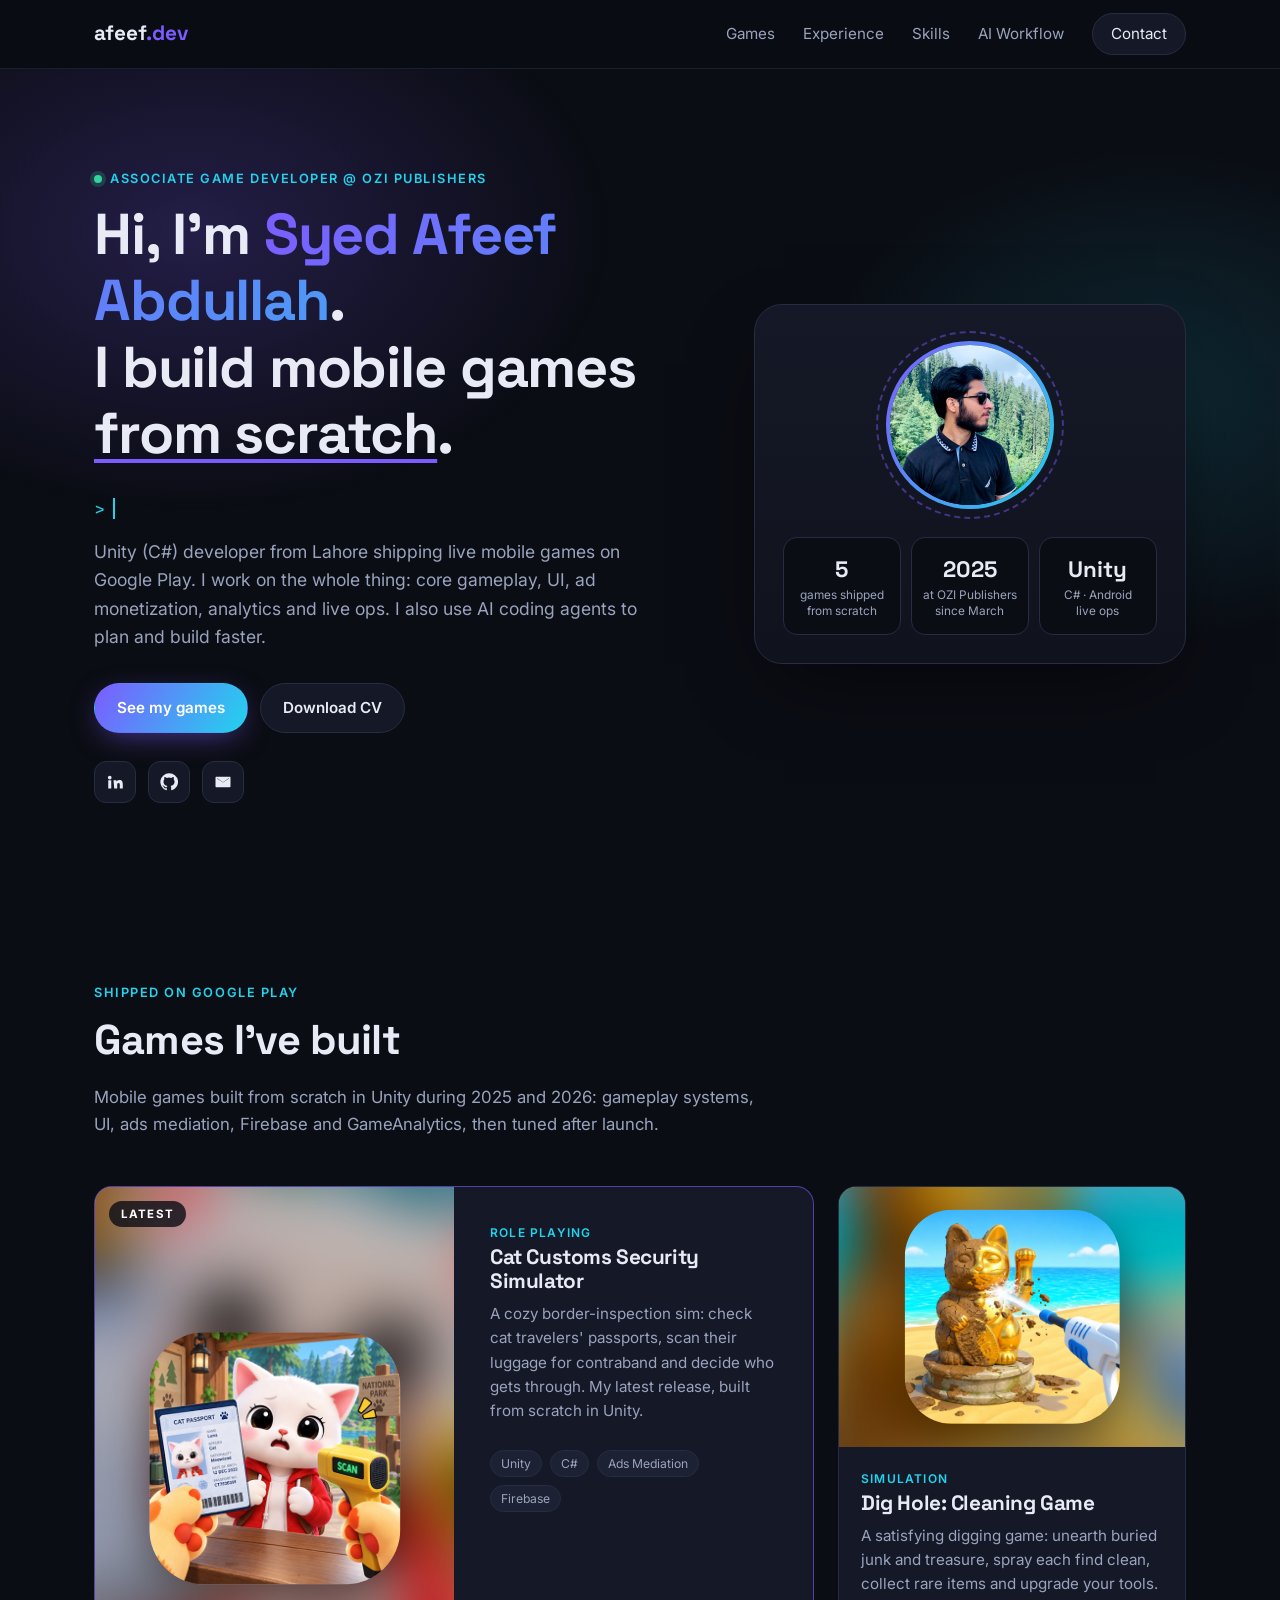
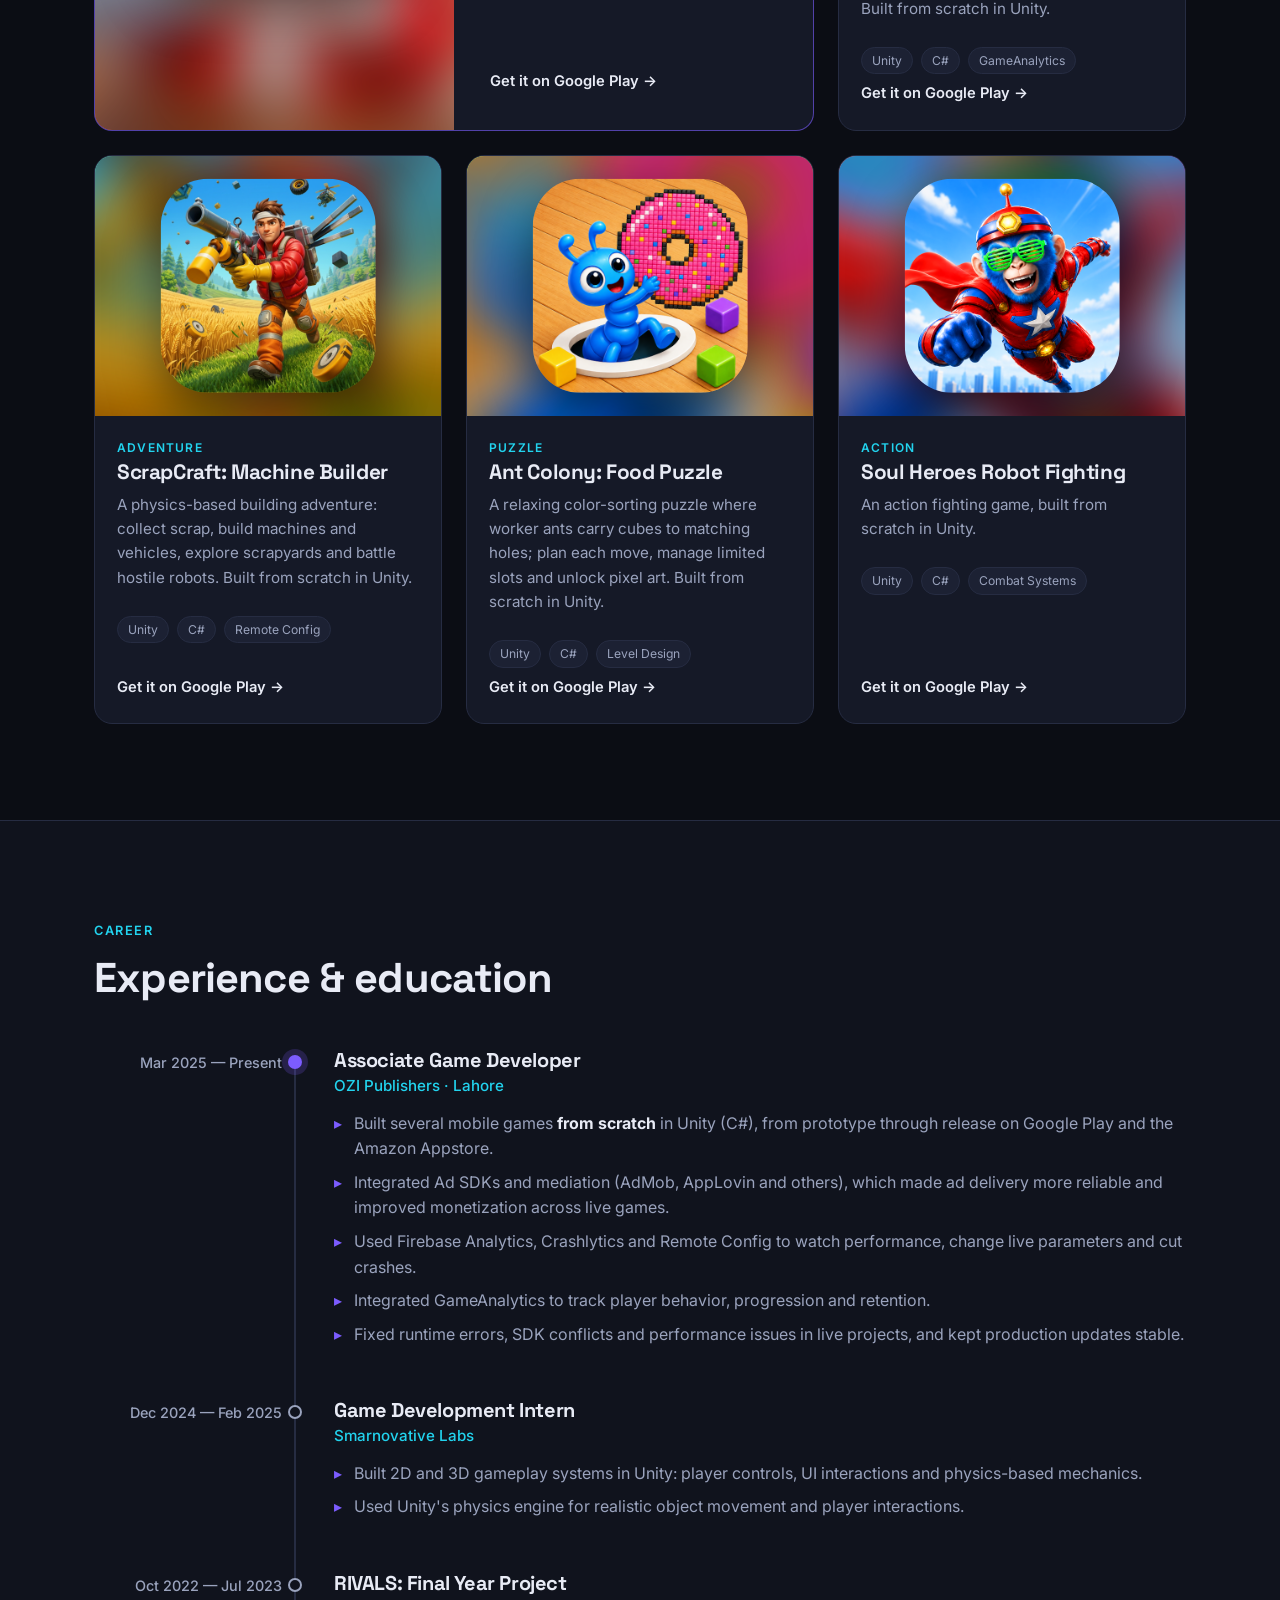
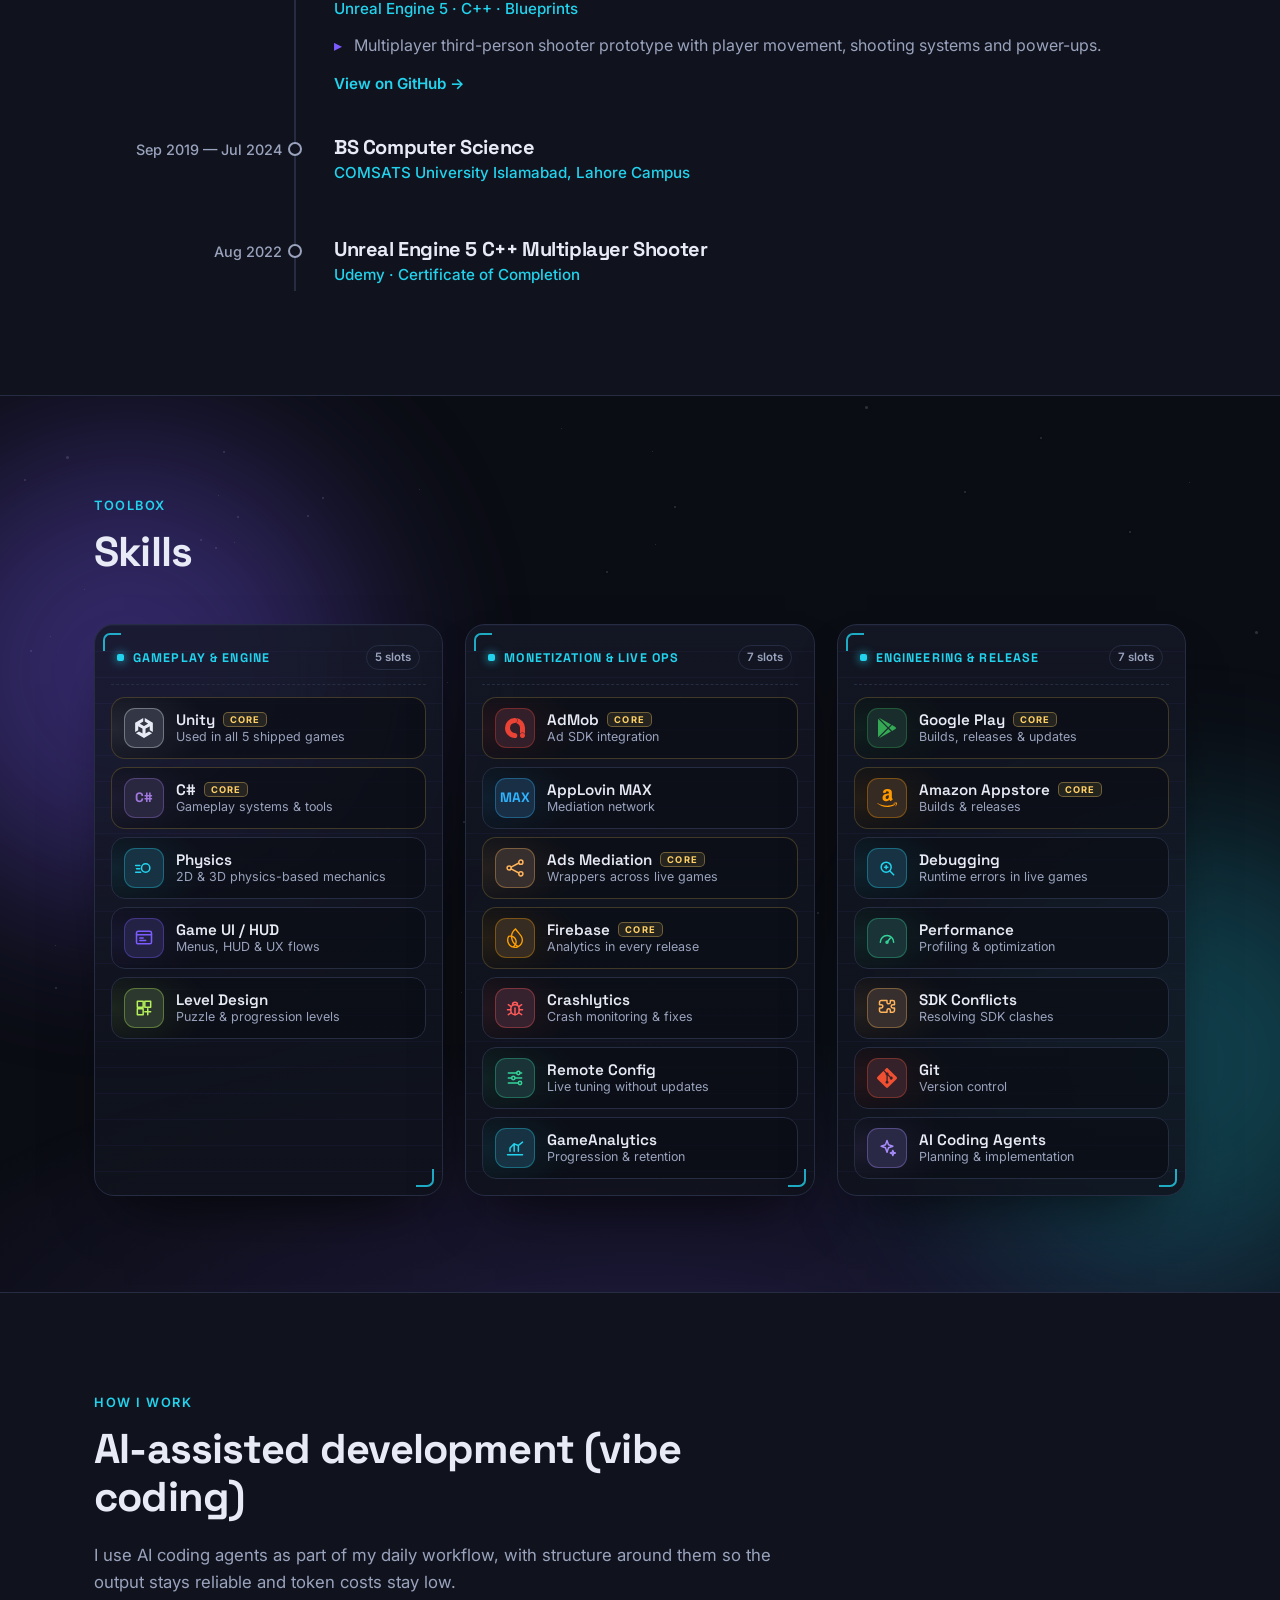
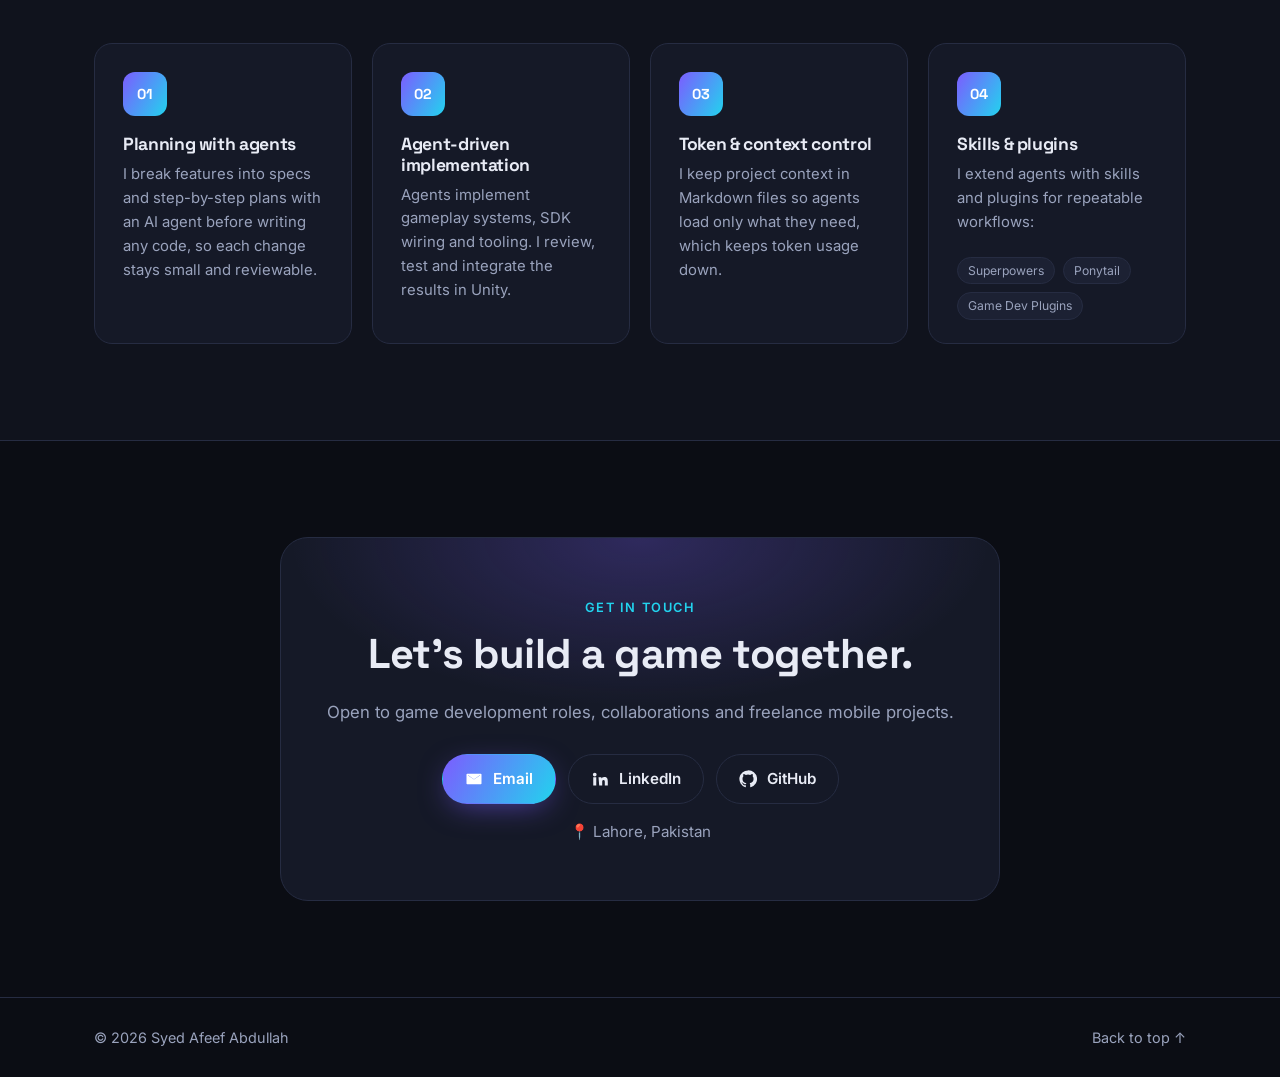
==== index.html @ 7f62475f "Remove GoatCounter analytics - Drop the GoatCounter count.js script from index.html - Stop sending c" ====
<!DOCTYPE html>
<html lang="en">
  <head>
    <meta charset="UTF-8" />
    <meta name="viewport" content="width=device-width, initial-scale=1.0" />
    <title>Syed Afeef Abdullah — Game Developer</title>
    <meta
      name="description"
      content="Syed Afeef Abdullah — Unity game developer from Lahore building mobile games from scratch, with ad monetization, live ops and AI-assisted development."
    />
    <meta property="og:title" content="Syed Afeef Abdullah — Game Developer" />
    <meta
      property="og:description"
      content="Unity (C#) mobile games built from scratch — gameplay, monetization, analytics and live ops."
    />
    <meta name="theme-color" content="#0b0d14" />
    <link rel="icon" href="assets/favicon.svg" type="image/svg+xml" />
    <link rel="preconnect" href="https://fonts.googleapis.com" />
    <link rel="preconnect" href="https://fonts.gstatic.com" crossorigin />
    <link
      href="https://fonts.googleapis.com/css2?family=Inter:wght@400;500;600&family=Space+Grotesk:wght@500;600;700&display=swap"
      rel="stylesheet"
    />
    <link rel="stylesheet" href="style.css?v=2.0" />
    <!-- Google Analytics 4 (city, device model, engagement) -->
    <script async src="https://www.googletagmanager.com/gtag/js?id=G-BFHJJLZPHJ"></script>
    <script>
      window.dataLayer = window.dataLayer || [];
      function gtag() { dataLayer.push(arguments); }
      gtag("js", new Date());
      gtag("config", "G-BFHJJLZPHJ");
    </script>
  </head>
  <body>
    <div class="progress" aria-hidden="true"></div>
    <div class="cursor-glow" aria-hidden="true"></div>
    <header class="nav" id="top">
      <div class="container nav__inner">
        <a href="#top" class="nav__logo">afeef<span>.dev</span></a>
        <button class="nav__toggle" aria-label="Open menu" aria-expanded="false" onclick="toggleMenu()">
          <span></span><span></span><span></span>
        </button>
        <nav class="nav__links" id="nav-links">
          <a href="#games" onclick="closeMenu()">Games</a>
          <a href="#experience" onclick="closeMenu()">Experience</a>
          <a href="#skills" onclick="closeMenu()">Skills</a>
          <a href="#ai" onclick="closeMenu()">AI Workflow</a>
          <a href="#contact" class="nav__cta" onclick="closeMenu()">Contact</a>
        </nav>
      </div>
    </header>

    <main>
      <!-- HERO -->
      <section class="hero">
        <canvas class="hero__canvas" id="hero-canvas" aria-hidden="true"></canvas>
        <div class="container hero__inner">
          <div class="hero__text">
            <p class="eyebrow"><span class="dot"></span> Associate Game Developer @ OZI Publishers</p>
            <h1>
              Hi, I'm <span class="grad">Syed Afeef Abdullah</span>.<br />
              I build mobile games <em>from scratch</em>.
            </h1>
            <p class="typer" aria-label="Unity game developer"><span class="typer__prompt">&gt;</span> <span id="typer">Unity Game Developer</span><span class="typer__caret"></span></p>
            <p class="hero__lead">
              Unity (C#) developer from Lahore shipping live mobile games on Google Play. I work on
              the whole thing: core gameplay, UI, ad monetization, analytics and live ops. I also use
              AI coding agents to plan and build faster.
            </p>
            <div class="hero__actions">
              <a href="#games" class="btn btn--primary">See my games</a>
              <a href="assets/Syed_Afeef_Abdullah_CV.pdf" class="btn btn--ghost" target="_blank" rel="noopener">Download CV</a>
            </div>
            <div class="socials">
              <a href="https://www.linkedin.com/in/syed-afeef-abdullah-29b423240" target="_blank" rel="noopener" aria-label="LinkedIn">
                <svg viewBox="0 0 24 24"><path d="M4.98 3.5a2.5 2.5 0 1 1 0 5 2.5 2.5 0 0 1 0-5zM3 9.75h4v11H3zm7 0h3.8v1.5h.05c.53-1 1.83-2.05 3.77-2.05 4.03 0 4.78 2.65 4.78 6.1v5.45h-4v-4.83c0-1.15-.02-2.63-1.6-2.63-1.6 0-1.85 1.25-1.85 2.55v4.91h-4z"/></svg>
              </a>
              <a href="https://github.com/AfeefAbdullah" target="_blank" rel="noopener" aria-label="GitHub">
                <svg viewBox="0 0 24 24"><path d="M12 .5a11.5 11.5 0 0 0-3.64 22.41c.58.1.79-.25.79-.56v-2c-3.2.7-3.88-1.37-3.88-1.37-.52-1.33-1.28-1.69-1.28-1.69-1.05-.72.08-.7.08-.7 1.16.08 1.77 1.19 1.77 1.19 1.03 1.77 2.7 1.26 3.36.96.1-.75.4-1.26.73-1.55-2.56-.29-5.25-1.28-5.25-5.69 0-1.26.45-2.29 1.19-3.1-.12-.29-.52-1.46.11-3.05 0 0 .97-.31 3.17 1.18a11 11 0 0 1 5.77 0c2.2-1.49 3.17-1.18 3.17-1.18.63 1.59.23 2.76.11 3.05.74.81 1.19 1.84 1.19 3.1 0 4.42-2.7 5.4-5.26 5.68.41.36.78 1.06.78 2.14v3.17c0 .31.21.67.8.56A11.5 11.5 0 0 0 12 .5z"/></svg>
              </a>
              <a href="mailto:afeef.abdullah17@gmail.com" aria-label="Email">
                <svg viewBox="0 0 24 24"><path d="M3 5h18a1 1 0 0 1 1 1v12a1 1 0 0 1-1 1H3a1 1 0 0 1-1-1V6a1 1 0 0 1 1-1zm9 7.2L4.4 7H4v.3l8 5.5 8-5.5V7h-.4z"/></svg>
              </a>
            </div>
          </div>

          <div class="hero__card tilt">
            <div class="avatar">
              <img src="assets/profile.jpg" alt="Syed Afeef Abdullah" onerror="this.remove()" />
              <span>SA</span>
            </div>
            <ul class="stats">
              <li><strong data-count="5">5</strong><span>games shipped<br />from scratch</span></li>
              <li><strong>2025</strong><span>at OZI Publishers<br />since March</span></li>
              <li><strong>Unity</strong><span>C# · Android<br />live ops</span></li>
            </ul>
          </div>
        </div>
      </section>

      <!-- GAMES -->
      <section id="games" class="section">
        <div class="container">
          <div class="section__head">
            <p class="eyebrow">Shipped on Google Play</p>
            <h2>Games I've built</h2>
            <p class="section__sub">
              Mobile games built from scratch in Unity during 2025 and 2026: gameplay systems, UI,
              ads mediation, Firebase and GameAnalytics, then tuned after launch.
            </p>
          </div>
          <div class="games" id="games-grid"><!-- rendered by script.js --></div>
        </div>
      </section>

      <!-- EXPERIENCE -->
      <section id="experience" class="section section--alt">
        <div class="container">
          <div class="section__head">
            <p class="eyebrow">Career</p>
            <h2>Experience &amp; education</h2>
          </div>

          <ol class="timeline">
            <li class="timeline__item timeline__item--current">
              <div class="timeline__meta">Mar 2025 — Present</div>
              <div class="timeline__body">
                <h3>Associate Game Developer</h3>
                <p class="timeline__org">OZI Publishers · Lahore</p>
                <ul>
                  <li>Built several mobile games <strong>from scratch</strong> in Unity (C#), from prototype through release on Google Play and the Amazon Appstore.</li>
                  <li>Integrated Ad SDKs and mediation (AdMob, AppLovin and others), which made ad delivery more reliable and improved monetization across live games.</li>
                  <li>Used Firebase Analytics, Crashlytics and Remote Config to watch performance, change live parameters and cut crashes.</li>
                  <li>Integrated GameAnalytics to track player behavior, progression and retention.</li>
                  <li>Fixed runtime errors, SDK conflicts and performance issues in live projects, and kept production updates stable.</li>
                </ul>
              </div>
            </li>
            <li class="timeline__item">
              <div class="timeline__meta">Dec 2024 — Feb 2025</div>
              <div class="timeline__body">
                <h3>Game Development Intern</h3>
                <p class="timeline__org">Smarnovative Labs</p>
                <ul>
                  <li>Built 2D and 3D gameplay systems in Unity: player controls, UI interactions and physics-based mechanics.</li>
                  <li>Used Unity's physics engine for realistic object movement and player interactions.</li>
                </ul>
              </div>
            </li>
            <li class="timeline__item">
              <div class="timeline__meta">Oct 2022 — Jul 2023</div>
              <div class="timeline__body">
                <h3>RIVALS: Final Year Project</h3>
                <p class="timeline__org">Unreal Engine 5 · C++ · Blueprints</p>
                <ul>
                  <li>Multiplayer third-person shooter prototype with player movement, shooting systems and power-ups.</li>
                </ul>
                <a class="link" href="https://github.com/AfeefAbdullah/Projects/tree/main/Rivals" target="_blank" rel="noopener">View on GitHub →</a>
              </div>
            </li>
            <li class="timeline__item">
              <div class="timeline__meta">Sep 2019 — Jul 2024</div>
              <div class="timeline__body">
                <h3>BS Computer Science</h3>
                <p class="timeline__org">COMSATS University Islamabad, Lahore Campus</p>
              </div>
            </li>
            <li class="timeline__item">
              <div class="timeline__meta">Aug 2022</div>
              <div class="timeline__body">
                <h3>Unreal Engine 5 C++ Multiplayer Shooter</h3>
                <p class="timeline__org">Udemy · Certificate of Completion</p>
              </div>
            </li>
          </ol>
        </div>
      </section>

      <!-- SKILLS -->
      <section id="skills" class="section section--fx">
        <div class="skills-bg" aria-hidden="true">
          <div class="skills-bg__stars" id="skills-stars"></div>
          <span class="skills-bg__orb skills-bg__orb--1"></span>
          <span class="skills-bg__orb skills-bg__orb--2"></span>
          <div class="skills-bg__float" id="skills-float"></div>
        </div>
        <div class="container">
          <div class="section__head">
            <p class="eyebrow">Toolbox</p>
            <h2>Skills</h2>
          </div>
          <div class="loadouts" id="loadouts"><!-- rendered by script.js --></div>
        </div>
      </section>

      <!-- AI WORKFLOW -->
      <section id="ai" class="section section--alt">
        <div class="container">
          <div class="section__head">
            <p class="eyebrow">How I work</p>
            <h2>AI-assisted development (vibe coding)</h2>
            <p class="section__sub">
              I use AI coding agents as part of my daily workflow, with structure around them so the
              output stays reliable and token costs stay low.
            </p>
          </div>
          <div class="ai-grid">
            <article class="ai-card">
              <div class="ai-card__icon">01</div>
              <h3>Planning with agents</h3>
              <p>I break features into specs and step-by-step plans with an AI agent before writing any code, so each change stays small and reviewable.</p>
            </article>
            <article class="ai-card">
              <div class="ai-card__icon">02</div>
              <h3>Agent-driven implementation</h3>
              <p>Agents implement gameplay systems, SDK wiring and tooling. I review, test and integrate the results in Unity.</p>
            </article>
            <article class="ai-card">
              <div class="ai-card__icon">03</div>
              <h3>Token &amp; context control</h3>
              <p>I keep project context in Markdown files so agents load only what they need, which keeps token usage down.</p>
            </article>
            <article class="ai-card">
              <div class="ai-card__icon">04</div>
              <h3>Skills &amp; plugins</h3>
              <p>I extend agents with skills and plugins for repeatable workflows:</p>
              <ul class="chips chips--sm">
                <li>Superpowers</li><li>Ponytail</li><li>Game Dev Plugins</li>
              </ul>
            </article>
          </div>
        </div>
      </section>

      <!-- CONTACT -->
      <section id="contact" class="section">
        <div class="container">
          <div class="contact">
            <p class="eyebrow">Get in touch</p>
            <h2>Let's build a game together.</h2>
            <p class="section__sub">Open to game development roles, collaborations and freelance mobile projects.</p>
            <div class="contact__links">
              <a class="btn btn--primary" href="mailto:afeef.abdullah17@gmail.com" title="afeef.abdullah17@gmail.com"><svg viewBox="0 0 24 24" aria-hidden="true"><path d="M3 5h18a1 1 0 0 1 1 1v12a1 1 0 0 1-1 1H3a1 1 0 0 1-1-1V6a1 1 0 0 1 1-1zm9 7.2L4.4 7H4v.3l8 5.5 8-5.5V7h-.4z"/></svg>Email</a>
              <a class="btn btn--ghost" href="https://www.linkedin.com/in/syed-afeef-abdullah-29b423240" target="_blank" rel="noopener"><svg viewBox="0 0 24 24" aria-hidden="true"><path d="M4.98 3.5a2.5 2.5 0 1 1 0 5 2.5 2.5 0 0 1 0-5zM3 9.75h4v11H3zm7 0h3.8v1.5h.05c.53-1 1.83-2.05 3.77-2.05 4.03 0 4.78 2.65 4.78 6.1v5.45h-4v-4.83c0-1.15-.02-2.63-1.6-2.63-1.6 0-1.85 1.25-1.85 2.55v4.91h-4z"/></svg>LinkedIn</a>
              <a class="btn btn--ghost" href="https://github.com/AfeefAbdullah" target="_blank" rel="noopener"><svg viewBox="0 0 24 24" aria-hidden="true"><path d="M12 .5a11.5 11.5 0 0 0-3.64 22.41c.58.1.79-.25.79-.56v-2c-3.2.7-3.88-1.37-3.88-1.37-.52-1.33-1.28-1.69-1.28-1.69-1.05-.72.08-.7.08-.7 1.16.08 1.77 1.19 1.77 1.19 1.03 1.77 2.7 1.26 3.36.96.1-.75.4-1.26.73-1.55-2.56-.29-5.25-1.28-5.25-5.69 0-1.26.45-2.29 1.19-3.1-.12-.29-.52-1.46.11-3.05 0 0 .97-.31 3.17 1.18a11 11 0 0 1 5.77 0c2.2-1.49 3.17-1.18 3.17-1.18.63 1.59.23 2.76.11 3.05.74.81 1.19 1.84 1.19 3.1 0 4.42-2.7 5.4-5.26 5.68.41.36.78 1.06.78 2.14v3.17c0 .31.21.67.8.56A11.5 11.5 0 0 0 12 .5z"/></svg>GitHub</a>
            </div>
            <p class="contact__loc">📍 Lahore, Pakistan</p>
          </div>
        </div>
      </section>
    </main>

    <footer class="footer">
      <div class="container footer__inner">
        <p>© <span id="year"></span> Syed Afeef Abdullah</p>
        <a href="#top">Back to top ↑</a>
      </div>
    </footer>

    <a href="#top" class="to-top" aria-label="Back to top">↑</a>
    <div class="toast" id="toast" role="status"></div>

    <script src="script.js?v=2.0"></script>
  </body>
</html>
---- style.css ----
:root {
  --bg: #0b0d14;
  --bg-alt: #10131d;
  --surface: #151927;
  --surface-2: #1c2133;
  --border: #262c42;
  --text: #e8ebf5;
  --muted: #9aa3bd;
  --accent: #7c5cff;
  --accent-2: #22d3ee;
  --grad: linear-gradient(120deg, #7c5cff 0%, #22d3ee 100%);
  --radius: 18px;
  --maxw: 1140px;
}

*,
*::before,
*::after {
  box-sizing: border-box;
}

html {
  scroll-behavior: smooth;
  scroll-padding-top: 80px;
}

body {
  margin: 0;
  background: var(--bg);
  color: var(--text);
  font-family: "Inter", system-ui, -apple-system, Segoe UI, Roboto, sans-serif;
  line-height: 1.6;
  -webkit-font-smoothing: antialiased;
  overflow-x: hidden;
}

h1,
h2,
h3 {
  font-family: "Space Grotesk", "Inter", sans-serif;
  line-height: 1.15;
  margin: 0 0 0.5em;
  letter-spacing: -0.02em;
}

a {
  color: inherit;
  text-decoration: none;
}

ul {
  margin: 0;
  padding: 0;
}

.container {
  width: 100%;
  max-width: var(--maxw);
  margin: 0 auto;
  padding: 0 24px;
}

.grad {
  background: var(--grad);
  -webkit-background-clip: text;
  background-clip: text;
  color: transparent;
}

.eyebrow {
  display: inline-flex;
  align-items: center;
  gap: 8px;
  font-size: 0.8rem;
  font-weight: 600;
  letter-spacing: 0.12em;
  text-transform: uppercase;
  color: var(--accent-2);
  margin: 0 0 12px;
}

.dot {
  width: 8px;
  height: 8px;
  border-radius: 50%;
  background: #34d399;
  box-shadow: 0 0 0 4px rgba(52, 211, 153, 0.2);
  animation: pulse 2s infinite;
}

@keyframes pulse {
  50% {
    box-shadow: 0 0 0 8px rgba(52, 211, 153, 0);
  }
}

/* Buttons */
.btn {
  display: inline-flex;
  align-items: center;
  justify-content: center;
  padding: 12px 22px;
  border-radius: 999px;
  font-weight: 600;
  font-size: 0.95rem;
  transition: transform 0.2s, box-shadow 0.2s, background 0.2s, border-color 0.2s;
  border: 1px solid transparent;
  max-width: 100%;
  overflow-wrap: anywhere;
}

.btn--primary {
  background: var(--grad);
  color: #fff;
  box-shadow: 0 8px 30px -8px rgba(124, 92, 255, 0.6);
}

.btn--primary:hover {
  transform: translateY(-2px);
  box-shadow: 0 12px 36px -8px rgba(124, 92, 255, 0.8);
}

.btn--ghost {
  border-color: var(--border);
  background: var(--surface);
}

.btn--ghost:hover {
  border-color: var(--accent);
  transform: translateY(-2px);
}

.link {
  color: var(--accent-2);
  font-weight: 600;
  font-size: 0.95rem;
}

.link:hover {
  text-decoration: underline;
}

/* Chips */
.chips {
  list-style: none;
  display: flex;
  flex-wrap: wrap;
  gap: 8px;
}

.chips li {
  padding: 6px 12px;
  border-radius: 999px;
  background: var(--surface-2);
  border: 1px solid var(--border);
  font-size: 0.88rem;
  color: var(--text);
}

.chips--sm li {
  padding: 3px 10px;
  font-size: 0.76rem;
  color: var(--muted);
}

/* Nav */
.nav {
  position: sticky;
  top: 0;
  z-index: 50;
  background: rgba(11, 13, 20, 0.75);
  backdrop-filter: blur(14px);
  -webkit-backdrop-filter: blur(14px);
  border-bottom: 1px solid rgba(38, 44, 66, 0.6);
}

.nav__inner {
  display: flex;
  align-items: center;
  justify-content: space-between;
  height: 68px;
}

.nav__logo {
  font-family: "Space Grotesk", sans-serif;
  font-weight: 700;
  font-size: 1.3rem;
}

.nav__logo span {
  color: var(--accent);
}

.nav__links {
  display: flex;
  align-items: center;
  gap: 28px;
  font-size: 0.95rem;
  color: var(--muted);
}

.nav__links a:hover {
  color: var(--text);
}

.nav__links .nav__cta {
  color: var(--text);
  padding: 8px 18px;
  border-radius: 999px;
  border: 1px solid var(--border);
  background: var(--surface);
}

.nav__links .nav__cta:hover {
  border-color: var(--accent);
}

.nav__toggle {
  display: none;
  flex-direction: column;
  gap: 5px;
  background: none;
  border: 0;
  padding: 8px;
  cursor: pointer;
}

.nav__toggle span {
  width: 24px;
  height: 2px;
  background: var(--text);
  border-radius: 2px;
  transition: transform 0.25s, opacity 0.25s;
}

.nav__toggle.open span:nth-child(1) {
  transform: translateY(7px) rotate(45deg);
}
.nav__toggle.open span:nth-child(2) {
  opacity: 0;
}
.nav__toggle.open span:nth-child(3) {
  transform: translateY(-7px) rotate(-45deg);
}

/* Hero */
.hero {
  position: relative;
  padding: 96px 0 80px;
}

.hero::before {
  content: "";
  position: absolute;
  inset: 0;
  background: radial-gradient(600px 400px at 15% 20%, rgba(124, 92, 255, 0.22), transparent 70%),
    radial-gradient(500px 360px at 90% 40%, rgba(34, 211, 238, 0.14), transparent 70%);
  pointer-events: none;
}

.hero__inner {
  position: relative;
  display: grid;
  grid-template-columns: 1.4fr 1fr;
  gap: 56px;
  align-items: center;
}

.hero h1 {
  font-size: clamp(2.2rem, 5vw, 3.6rem);
}

.hero h1 em {
  font-style: normal;
  text-decoration: underline;
  text-decoration-color: var(--accent);
  text-decoration-thickness: 4px;
  text-underline-offset: 6px;
}

.hero__lead {
  color: var(--muted);
  font-size: 1.1rem;
  max-width: 580px;
  margin: 0 0 32px;
}

.hero__actions {
  display: flex;
  flex-wrap: wrap;
  gap: 12px;
  margin-bottom: 28px;
}

.socials {
  display: flex;
  gap: 12px;
}

.socials a {
  width: 42px;
  height: 42px;
  display: grid;
  place-items: center;
  border-radius: 12px;
  background: var(--surface);
  border: 1px solid var(--border);
  transition: border-color 0.2s, transform 0.2s;
}

.socials a:hover {
  border-color: var(--accent);
  transform: translateY(-2px);
}

.socials svg {
  width: 18px;
  height: 18px;
  fill: var(--text);
}

.hero__card {
  background: linear-gradient(180deg, var(--surface), var(--bg-alt));
  border: 1px solid var(--border);
  border-radius: 28px;
  padding: 36px 28px 28px;
  text-align: center;
  box-shadow: 0 30px 80px -30px rgba(0, 0, 0, 0.7);
}

.avatar {
  position: relative;
  width: 168px;
  height: 168px;
  margin: 0 auto 28px;
  border-radius: 50%;
  padding: 4px;
  background: var(--grad);
}

.avatar span {
  width: 100%;
  height: 100%;
  display: grid;
  place-items: center;
  border-radius: 50%;
  background: var(--bg);
  font-family: "Space Grotesk", sans-serif;
  font-size: 3.4rem;
  font-weight: 700;
}

.avatar img {
  position: absolute;
  inset: 4px;
  width: calc(100% - 8px);
  height: calc(100% - 8px);
  border-radius: 50%;
  object-fit: cover;
  z-index: 1;
}

.stats {
  list-style: none;
  display: grid;
  grid-template-columns: repeat(3, 1fr);
  gap: 10px;
}

.stats li {
  background: var(--bg);
  border: 1px solid var(--border);
  border-radius: 14px;
  padding: 14px 6px;
}

.stats strong {
  display: block;
  font-family: "Space Grotesk", sans-serif;
  font-size: 1.4rem;
}

.stats span {
  font-size: 0.74rem;
  color: var(--muted);
  line-height: 1.35;
  display: block;
}

/* Sections */
.section {
  padding: 96px 0;
}

.section--alt {
  background: var(--bg-alt);
  border-top: 1px solid var(--border);
  border-bottom: 1px solid var(--border);
}

.section__head {
  max-width: 680px;
  margin-bottom: 48px;
}

.section__head h2,
.contact h2 {
  font-size: clamp(1.8rem, 3.6vw, 2.6rem);
}

.section__sub {
  color: var(--muted);
  font-size: 1.05rem;
  margin: 0;
}

/* Games */
.games {
  display: grid;
  grid-template-columns: repeat(auto-fill, minmax(300px, 1fr));
  gap: 24px;
}

.game {
  display: flex;
  flex-direction: column;
  background: var(--surface);
  border: 1px solid var(--border);
  border-radius: var(--radius);
  overflow: hidden;
  transition: transform 0.25s, border-color 0.25s, box-shadow 0.25s;
}

.game:hover {
  border-color: var(--accent);
  box-shadow: 0 24px 50px -24px rgba(124, 92, 255, 0.55);
}

.game--latest {
  border-color: rgba(124, 92, 255, 0.6);
}

@media (min-width: 980px) {
  .game--latest {
    grid-column: span 2;
    flex-direction: row;
  }
  .game--latest .game__art {
    width: 50%;
    aspect-ratio: auto;
    min-height: 380px;
  }
  .game--latest .game__art img {
    width: 70%;
    max-width: 300px;
  }
  .game--latest .game__body {
    justify-content: center;
    padding: 36px;
  }
  .game--latest h3 {
    font-size: 1.8rem;
  }
}

.game__art {
  position: relative;
  aspect-ratio: 4 / 3;
  display: grid;
  place-items: center;
  background: radial-gradient(circle at 30% 25%, rgba(255, 255, 255, 0.25), transparent 50%),
    linear-gradient(135deg, var(--c1), var(--c2));
  overflow: hidden;
}

.game__emoji {
  font-size: 5rem;
  filter: drop-shadow(0 10px 20px rgba(0, 0, 0, 0.35));
  transition: transform 0.3s;
}

.game:hover .game__emoji {
  transform: scale(1.1) rotate(-6deg);
}

.game__art::before {
  content: "";
  position: absolute;
  inset: -20%;
  background: var(--img) center / cover no-repeat;
  filter: blur(26px) saturate(1.4) brightness(0.75);
  transform: scale(1.1);
}

.game__art img {
  position: absolute;
  top: 50%;
  left: 50%;
  width: 62%;
  max-width: 240px;
  aspect-ratio: 1;
  object-fit: cover;
  transform: translate(-50%, -50%);
  border-radius: 22%;
  box-shadow: 0 20px 50px rgba(0, 0, 0, 0.5);
  transition: transform 0.35s;
}

.game:hover .game__art img {
  transform: translate(-50%, -50%) scale(1.06);
}

.badge {
  position: absolute;
  top: 14px;
  left: 14px;
  z-index: 2;
  padding: 4px 12px;
  border-radius: 999px;
  background: rgba(11, 13, 20, 0.8);
  font-size: 0.72rem;
  font-weight: 700;
  letter-spacing: 0.1em;
  text-transform: uppercase;
  color: #fff;
}

.game__body {
  display: flex;
  flex-direction: column;
  flex: 1;
  padding: 22px 22px 24px;
}

.game__genre {
  margin: 0 0 4px;
  font-size: 0.75rem;
  font-weight: 600;
  letter-spacing: 0.1em;
  text-transform: uppercase;
  color: var(--accent-2);
}

.game__body h3 {
  font-size: 1.3rem;
  margin-bottom: 8px;
}

.game__body > p:not(.game__genre) {
  color: var(--muted);
  font-size: 0.95rem;
  margin: 0 0 16px;
}

.game__cta {
  margin-top: auto;
  padding-top: 18px;
  font-weight: 600;
  font-size: 0.92rem;
  color: var(--text);
}

.game:hover .game__cta {
  color: var(--accent-2);
}

/* Timeline */
.timeline {
  list-style: none;
  margin: 0;
  padding: 0;
  position: relative;
}

.timeline::before {
  content: "";
  position: absolute;
  left: 200px;
  top: 8px;
  bottom: 8px;
  width: 2px;
  background: var(--border);
}

.timeline__item {
  display: grid;
  grid-template-columns: 200px 1fr;
  gap: 40px;
  position: relative;
  padding-bottom: 40px;
}

.timeline__item:last-child {
  padding-bottom: 0;
}

.timeline__item::before {
  content: "";
  position: absolute;
  left: 194px;
  top: 6px;
  width: 14px;
  height: 14px;
  border-radius: 50%;
  background: var(--bg-alt);
  border: 2px solid var(--muted);
}

.timeline__item--current::before {
  background: var(--accent);
  border-color: var(--accent);
  box-shadow: 0 0 0 6px rgba(124, 92, 255, 0.2);
}

.timeline__meta {
  color: var(--muted);
  font-size: 0.9rem;
  font-weight: 500;
  padding-top: 2px;
  text-align: right;
  padding-right: 12px;
}

.timeline__body h3 {
  font-size: 1.25rem;
  margin-bottom: 2px;
}

.timeline__org {
  color: var(--accent-2);
  margin: 0 0 12px;
  font-weight: 500;
  font-size: 0.95rem;
}

.timeline__body ul {
  list-style: none;
  display: grid;
  gap: 8px;
  margin-bottom: 12px;
}

.timeline__body li {
  position: relative;
  padding-left: 20px;
  color: var(--muted);
}

.timeline__body li::before {
  content: "▸";
  position: absolute;
  left: 0;
  color: var(--accent);
}

.timeline__body strong {
  color: var(--text);
}

/* Skills */
.ai-card {
  background: var(--surface);
  border: 1px solid var(--border);
  border-radius: var(--radius);
  padding: 28px;
}

/* AI */
.ai-grid {
  display: grid;
  grid-template-columns: repeat(4, 1fr);
  gap: 20px;
}

.ai-card {
  transition: border-color 0.25s, transform 0.25s;
}

.ai-card:hover {
  border-color: var(--accent);
  transform: translateY(-4px);
}

.ai-card__icon {
  font-family: "Space Grotesk", sans-serif;
  font-weight: 700;
  font-size: 0.9rem;
  width: 44px;
  height: 44px;
  display: grid;
  place-items: center;
  border-radius: 12px;
  background: var(--grad);
  color: #fff;
  margin-bottom: 18px;
}

.ai-card h3 {
  font-size: 1.1rem;
}

.ai-card p {
  color: var(--muted);
  font-size: 0.93rem;
  margin: 0 0 12px;
}

/* Contact */
.contact {
  text-align: center;
  max-width: 720px;
  margin: 0 auto;
  padding: 56px 32px;
  border-radius: 28px;
  border: 1px solid var(--border);
  background: radial-gradient(500px 240px at 50% 0%, rgba(124, 92, 255, 0.25), transparent 70%), var(--surface);
}

.contact__links {
  display: flex;
  flex-wrap: wrap;
  justify-content: center;
  gap: 12px;
  margin: 28px 0 16px;
}

.contact__links .btn svg {
  width: 18px;
  height: 18px;
  fill: currentColor;
  margin-right: 10px;
  flex: none;
}

.contact__loc {
  color: var(--muted);
  margin: 0;
  font-size: 0.95rem;
}

/* Footer */
.footer {
  border-top: 1px solid var(--border);
  padding: 28px 0;
  color: var(--muted);
  font-size: 0.9rem;
}

.footer__inner {
  display: flex;
  justify-content: space-between;
  align-items: center;
}

.footer p {
  margin: 0;
}

.footer a:hover {
  color: var(--text);
}

/* Reveal animation (uses `translate` so `transform` stays free for tilt) */
.reveal {
  opacity: 0;
  translate: 0 28px;
  transition: opacity 0.7s ease var(--d, 0ms), translate 0.7s cubic-bezier(0.2, 0.7, 0.2, 1) var(--d, 0ms),
    transform 0.25s, border-color 0.25s, box-shadow 0.25s;
}

.chips li.reveal {
  translate: 0 10px;
}

.reveal.in {
  opacity: 1;
  translate: 0 0;
}

/* Scroll progress */
.progress {
  position: fixed;
  top: 0;
  left: 0;
  right: 0;
  height: 3px;
  z-index: 100;
  background: var(--grad);
  transform-origin: 0 50%;
  transform: scaleX(0);
}

/* Nav states */
.nav {
  transition: transform 0.35s ease, background 0.3s, box-shadow 0.3s;
}
.nav--hidden {
  transform: translateY(-100%);
}
.nav--scrolled {
  box-shadow: 0 10px 30px -18px rgba(0, 0, 0, 0.8);
}
.nav__links a:not(.nav__cta) {
  position: relative;
  transition: color 0.2s;
}
.nav__links a:not(.nav__cta)::after {
  content: "";
  position: absolute;
  left: 0;
  right: 0;
  bottom: -6px;
  height: 2px;
  border-radius: 2px;
  background: var(--grad);
  transform: scaleX(0);
  transition: transform 0.3s;
}
.nav__links a:not(.nav__cta):hover::after,
.nav__links a.active::after {
  transform: scaleX(1);
}
.nav__links a.active {
  color: var(--text);
}

/* Hero extras */
.hero {
  overflow: hidden;
}
.hero__canvas {
  position: absolute;
  inset: 0;
  width: 100%;
  height: 100%;
  pointer-events: none;
}
.hero__inner {
  z-index: 1;
}
.hero__text > * {
  animation: rise 0.8s cubic-bezier(0.2, 0.7, 0.2, 1) both;
}
.hero__text > :nth-child(2) { animation-delay: 0.08s; }
.hero__text > :nth-child(3) { animation-delay: 0.16s; }
.hero__text > :nth-child(4) { animation-delay: 0.24s; }
.hero__text > :nth-child(5) { animation-delay: 0.32s; }
.hero__text > :nth-child(6) { animation-delay: 0.4s; }
.hero__card {
  animation: rise 0.9s 0.25s cubic-bezier(0.2, 0.7, 0.2, 1) both;
}
@keyframes rise {
  from { opacity: 0; translate: 0 30px; }
}

.grad {
  background-size: 200% auto;
  animation: shine 6s linear infinite;
}
@keyframes shine {
  to { background-position: 200% center; }
}

.typer {
  font-family: "Space Grotesk", ui-monospace, monospace;
  font-size: 1.15rem;
  color: var(--text);
  margin: 0 0 14px;
  min-height: 1.6em;
}
.typer__prompt {
  color: var(--accent-2);
}
.typer__caret {
  display: inline-block;
  width: 2px;
  height: 1.1em;
  margin-left: 3px;
  vertical-align: -0.15em;
  background: var(--accent-2);
  animation: blink 1s steps(1) infinite;
}
@keyframes blink {
  50% { opacity: 0; }
}

.avatar {
  animation: float 5s ease-in-out infinite;
}
.avatar::after {
  content: "";
  position: absolute;
  inset: -10px;
  border-radius: 50%;
  border: 2px dashed rgba(124, 92, 255, 0.45);
  animation: spin 18s linear infinite;
}
@keyframes float {
  50% { translate: 0 -8px; }
}
@keyframes spin {
  to { transform: rotate(360deg); }
}

/* Tilt cards */
.tilt {
  --rx: 0deg;
  --ry: 0deg;
  position: relative;
  transform-style: preserve-3d;
  will-change: transform;
}
.tilt.tilting {
  transition: transform 0.08s linear, border-color 0.25s, box-shadow 0.25s;
}
.game.tilt:hover,
.hero__card.tilt:hover {
  transform: perspective(900px) rotateX(var(--rx)) rotateY(var(--ry)) translateY(-6px);
}
.glare {
  position: absolute;
  inset: 0;
  border-radius: inherit;
  pointer-events: none;
  background: radial-gradient(circle at var(--gx, 50%) var(--gy, 50%), rgba(255, 255, 255, 0.14), transparent 45%);
  opacity: 0;
  transition: opacity 0.3s;
}
.game:hover .glare {
  opacity: 1;
}

.game__play {
  position: absolute;
  right: 14px;
  bottom: 14px;
  z-index: 2;
  width: 46px;
  height: 46px;
  display: grid;
  place-items: center;
  border-radius: 50%;
  background: var(--grad);
  color: #fff;
  font-size: 0.95rem;
  box-shadow: 0 10px 30px rgba(0, 0, 0, 0.45);
  opacity: 0;
  transform: scale(0.6);
  transition: opacity 0.3s, transform 0.3s cubic-bezier(0.3, 1.6, 0.5, 1);
}
.game:hover .game__play,
.game:focus-visible .game__play {
  opacity: 1;
  transform: scale(1);
}
.game__cta .arrow {
  display: inline-block;
  transition: transform 0.25s;
}
.game:hover .game__cta .arrow {
  transform: translateX(5px);
}
.game:active {
  scale: 0.985;
}

/* Timeline fill */
.timeline::after {
  content: "";
  position: absolute;
  left: 200px;
  top: 8px;
  width: 2px;
  height: calc((100% - 16px) * var(--fill, 0));
  background: var(--grad);
  box-shadow: 0 0 12px rgba(124, 92, 255, 0.7);
}
.timeline__item::before {
  z-index: 1;
  transition: background 0.3s, border-color 0.3s, box-shadow 0.3s, transform 0.3s cubic-bezier(0.3, 1.8, 0.5, 1);
}
.timeline__item.passed::before {
  background: var(--accent-2);
  border-color: var(--accent-2);
  box-shadow: 0 0 0 5px rgba(34, 211, 238, 0.18), 0 0 14px rgba(34, 211, 238, 0.6);
  transform: scale(1.15);
}
.timeline__item--current.passed::before {
  background: var(--accent);
  border-color: var(--accent);
  box-shadow: 0 0 0 6px rgba(124, 92, 255, 0.2);
}
.timeline__item--current::before {
  animation: ping 2s infinite;
}
@keyframes ping {
  50% { box-shadow: 0 0 0 10px rgba(124, 92, 255, 0); }
}

/* Chips & cards hover */
.chips li {
  transition: border-color 0.2s, background 0.2s, transform 0.2s;
}
.ai-card__icon {
  transition: transform 0.4s cubic-bezier(0.3, 1.6, 0.5, 1);
}
.ai-card:hover .ai-card__icon {
  transform: rotate(-8deg) scale(1.1);
}

/* Buttons */
.btn {
  position: relative;
  overflow: hidden;
}
.btn--primary::after {
  content: "";
  position: absolute;
  inset: 0;
  background: linear-gradient(110deg, transparent 30%, rgba(255, 255, 255, 0.35) 50%, transparent 70%);
  transform: translateX(-100%);
  transition: transform 0.7s;
}
.btn--primary:hover::after {
  transform: translateX(100%);
}
.btn:active {
  scale: 0.96;
}

/* Cursor glow */
.cursor-glow {
  position: fixed;
  top: -200px;
  left: -200px;
  width: 400px;
  height: 400px;
  border-radius: 50%;
  pointer-events: none;
  z-index: 0;
  background: radial-gradient(circle, rgba(124, 92, 255, 0.12), transparent 65%);
  opacity: 0;
  transition: opacity 0.4s;
}
.cursor-glow.on {
  opacity: 1;
}
main,
.footer {
  position: relative;
  z-index: 1;
}

/* Back to top */
.to-top {
  position: fixed;
  right: 20px;
  bottom: 20px;
  z-index: 60;
  width: 46px;
  height: 46px;
  display: grid;
  place-items: center;
  border-radius: 14px;
  background: var(--surface);
  border: 1px solid var(--border);
  font-size: 1.1rem;
  opacity: 0;
  translate: 0 20px;
  pointer-events: none;
  transition: opacity 0.3s, translate 0.3s, border-color 0.2s;
}
.to-top.show {
  opacity: 1;
  translate: 0 0;
  pointer-events: auto;
}
.to-top:hover {
  border-color: var(--accent);
}

/* Toast + confetti (Konami code easter egg) */
.toast {
  position: fixed;
  left: 50%;
  bottom: 28px;
  z-index: 120;
  max-width: calc(100% - 32px);
  padding: 12px 20px;
  border-radius: 14px;
  background: var(--surface-2);
  border: 1px solid var(--accent);
  font-weight: 600;
  transform: translate(-50%, 30px);
  opacity: 0;
  visibility: hidden;
  transition: transform 0.4s cubic-bezier(0.3, 1.4, 0.5, 1), opacity 0.3s, visibility 0.4s;
}
.toast.show {
  transform: translate(-50%, 0);
  opacity: 1;
  visibility: visible;
}
.confetti {
  position: fixed;
  top: -12px;
  z-index: 110;
  width: 8px;
  height: 14px;
  border-radius: 2px;
  pointer-events: none;
  animation: fall linear forwards;
}
@keyframes fall {
  to { transform: translate(var(--dx), 105vh) rotate(720deg); }
}

@media (prefers-reduced-motion: reduce) {
  *,
  *::before,
  *::after {
    animation: none !important;
  }
  .reveal {
    opacity: 1;
    translate: none;
    transition: none;
  }
  .nav--hidden {
    transform: none;
  }
}

/* Skills loadout (game HUD): three cards, everything visible */
.loadouts {
  display: grid;
  grid-template-columns: repeat(3, 1fr);
  gap: 22px;
}
.loadout {
  position: relative;
  border: 1px solid var(--border);
  border-radius: 20px;
  background:
    linear-gradient(rgba(124, 92, 255, 0.05) 1px, transparent 1px) 0 0 / 100% 26px,
    linear-gradient(180deg, var(--surface), var(--bg-alt));
  padding: 20px 16px 16px;
  overflow: hidden;
}
.loadout::before,
.loadout::after {
  content: "";
  position: absolute;
  width: 18px;
  height: 18px;
  border: 2px solid var(--accent-2);
  pointer-events: none;
  opacity: 0.8;
}
.loadout::before {
  top: 8px;
  left: 8px;
  border-right: 0;
  border-bottom: 0;
  border-top-left-radius: 7px;
}
.loadout::after {
  right: 8px;
  bottom: 8px;
  border-left: 0;
  border-top: 0;
  border-bottom-right-radius: 7px;
}
.loadout__bar {
  display: flex;
  justify-content: space-between;
  align-items: center;
  gap: 10px;
  padding: 0 6px 14px;
  margin-bottom: 12px;
  border-bottom: 1px dashed var(--border);
}
.loadout__title {
  margin: 0;
  font: 700 0.78rem "Space Grotesk", sans-serif;
  letter-spacing: 0.09em;
  white-space: nowrap;
  text-transform: uppercase;
  color: var(--accent-2);
}
.loadout__title::before {
  content: "";
  display: inline-block;
  width: 7px;
  height: 7px;
  margin-right: 9px;
  border-radius: 2px;
  background: var(--accent-2);
  box-shadow: 0 0 10px var(--accent-2);
  vertical-align: 1px;
}
.loadout__count {
  flex: none;
  font-size: 0.72rem;
  font-weight: 600;
  color: var(--muted);
  padding: 2px 8px;
  border-radius: 999px;
  border: 1px solid var(--border);
}
.loadout__grid {
  display: grid;
  gap: 8px;
}
.slot {
  --tint: var(--accent);
  position: relative;
  display: flex;
  align-items: center;
  gap: 12px;
  padding: 10px 12px;
  border-radius: 14px;
  background: var(--bg);
  border: 1px solid var(--border);
  overflow: hidden;
  transition: transform 0.25s, border-color 0.25s, box-shadow 0.25s;
}
.slot::before {
  content: "";
  position: absolute;
  inset: 0;
  background: radial-gradient(140px 70px at 0% 50%, color-mix(in srgb, var(--tint) 20%, transparent), transparent 70%);
  opacity: 0.5;
  transition: opacity 0.25s;
  pointer-events: none;
}
.slot:hover {
  transform: translateX(4px);
  border-color: color-mix(in srgb, var(--tint) 70%, transparent);
  box-shadow: 0 10px 28px -14px color-mix(in srgb, var(--tint) 75%, transparent);
}
.slot:hover::before {
  opacity: 1;
}
/* Slots pop in one by one when their card scrolls into view */
.loadout.reveal .slot {
  opacity: 0;
}
.loadout.reveal.in .slot {
  animation: slot-in 0.45s cubic-bezier(0.2, 0.8, 0.2, 1) both;
  animation-delay: calc(var(--d, 0ms) + 150ms + var(--k) * 60ms);
}
@keyframes slot-in {
  from {
    opacity: 0;
    transform: translateX(-12px);
  }
  to {
    opacity: 1;
  }
}
.slot__icon {
  position: relative;
  flex: none;
  width: 40px;
  height: 40px;
  display: grid;
  place-items: center;
  border-radius: 11px;
  background: color-mix(in srgb, var(--tint) 14%, var(--surface));
  border: 1px solid color-mix(in srgb, var(--tint) 35%, transparent);
  color: var(--tint);
  transition: transform 0.35s cubic-bezier(0.3, 1.6, 0.5, 1);
}
.slot:hover .slot__icon {
  transform: rotate(-8deg) scale(1.1);
}
.slot__icon svg {
  width: 20px;
  height: 20px;
}
.slot__icon .fill {
  fill: currentColor;
}
.slot__icon .stroke {
  fill: none;
  stroke: currentColor;
  stroke-width: 1.8;
  stroke-linecap: round;
  stroke-linejoin: round;
}
.slot__text {
  font: 700 0.85rem "Space Grotesk", sans-serif;
}
.slot__info {
  position: relative;
  min-width: 0;
}
.slot__name {
  display: flex;
  align-items: center;
  flex-wrap: wrap;
  gap: 2px 8px;
  font: 600 0.95rem "Space Grotesk", sans-serif;
}
.slot__note {
  font-size: 0.78rem;
  color: var(--muted);
  line-height: 1.35;
}
.slot__tag {
  padding: 1px 6px;
  border-radius: 5px;
  font: 700 0.58rem "Inter", sans-serif;
  letter-spacing: 0.12em;
  text-transform: uppercase;
  color: #ffd166;
  background: rgba(255, 209, 102, 0.1);
  border: 1px solid rgba(255, 209, 102, 0.35);
}
.slot--core {
  border-color: rgba(255, 209, 102, 0.22);
}
@media (max-width: 1024px) {
  .loadouts {
    grid-template-columns: 1fr;
  }
  .loadout__grid {
    grid-template-columns: repeat(auto-fill, minmax(240px, 1fr));
  }
}

/* Skills backdrop: game-menu grid floor, stars and drifting light */
.section--fx {
  position: relative;
  overflow: hidden;
  isolation: isolate;
}
.section--fx > .container {
  position: relative;
  z-index: 1;
}
.skills-bg {
  position: absolute;
  inset: 0;
  z-index: 0;
  pointer-events: none;
  background: radial-gradient(1200px 500px at 50% 110%, rgba(124, 92, 255, 0.18), transparent 70%);
}
.skills-bg__float {
  position: absolute;
  inset: 0;
}
.skills-bg__float svg {
  position: absolute;
  top: 100%;
  fill: none;
  stroke: currentColor;
  stroke-width: 2;
  stroke-linecap: round;
  stroke-linejoin: round;
  opacity: 0;
  filter: drop-shadow(0 0 6px currentColor);
  will-change: transform, opacity;
  animation-name: float-up;
  animation-timing-function: linear;
  animation-iteration-count: infinite;
}
.skills-bg__float .solid {
  fill: currentColor;
  stroke: none;
}
@keyframes float-up {
  0% { transform: translate3d(0, 0, 0) rotate(0deg); opacity: 0; }
  10% { opacity: var(--o); }
  85% { opacity: var(--o); }
  100% { transform: translate3d(var(--dx), var(--rise, -1000px), 0) rotate(var(--rot)); opacity: 0; }
}
.skills-bg__orb {
  position: absolute;
  width: 460px;
  height: 460px;
  border-radius: 50%;
  filter: blur(90px);
  opacity: 0.35;
}
.skills-bg__orb--1 {
  top: 5%;
  left: -8%;
  background: #7c5cff;
  animation: orb-drift 16s ease-in-out infinite alternate;
}
.skills-bg__orb--2 {
  bottom: 0;
  right: -10%;
  background: #22d3ee;
  opacity: 0.25;
  animation: orb-drift 20s ease-in-out infinite alternate-reverse;
}
@keyframes orb-drift {
  to { transform: translate(18vw, 60px) scale(1.15); }
}
.skills-bg__stars {
  position: absolute;
  inset: 0;
}
.skills-bg__stars i {
  position: absolute;
  border-radius: 50%;
  background: #fff;
  box-shadow: 0 0 6px rgba(170, 160, 255, 0.9);
  opacity: 0.15;
  animation: twinkle ease-in-out infinite;
}
@keyframes twinkle {
  50% { opacity: 0.9; transform: scale(1.4); }
}
/* Glass cards so the backdrop shows through */
.section--fx .loadout {
  background:
    linear-gradient(rgba(124, 92, 255, 0.05) 1px, transparent 1px) 0 0 / 100% 26px,
    linear-gradient(180deg, rgba(21, 25, 39, 0.8), rgba(16, 19, 29, 0.85));
  box-shadow: 0 30px 60px -30px rgba(0, 0, 0, 0.8);
}
.section--fx .slot {
  background: rgba(11, 13, 20, 0.7);
}

/* Responsive */
@media (max-width: 1024px) {
  .ai-grid {
    grid-template-columns: repeat(2, 1fr);
  }
}

@media (max-width: 860px) {
  .nav__toggle {
    display: flex;
  }
  .nav__links {
    position: absolute;
    top: 68px;
    left: 0;
    right: 0;
    flex-direction: column;
    align-items: stretch;
    gap: 0;
    padding: 8px 16px 16px;
    background: var(--bg);
    border-bottom: 1px solid var(--border);
    box-shadow: 0 20px 40px -10px rgba(0, 0, 0, 0.7);
    clip-path: inset(0 0 100% 0);
    opacity: 0;
    visibility: hidden;
    transition: clip-path 0.35s ease, opacity 0.25s, visibility 0.35s;
  }
  .nav__links.open {
    clip-path: inset(0 0 0 0);
    opacity: 1;
    visibility: visible;
  }
  .timeline::after {
    left: 6px;
  }
  .nav__links a {
    padding: 14px 8px;
    border-bottom: 1px solid var(--border);
  }
  .nav__links .nav__cta {
    margin-top: 12px;
    text-align: center;
  }
  .hero {
    padding: 56px 0 64px;
  }
  .hero__inner {
    grid-template-columns: 1fr;
    gap: 40px;
  }
  .timeline::before {
    left: 6px;
  }
  .timeline__item {
    grid-template-columns: 1fr;
    gap: 4px;
    padding-left: 32px;
  }
  .timeline__item::before {
    left: 0;
  }
  .timeline__meta {
    text-align: left;
    padding-right: 0;
  }
}

@media (max-width: 640px) {
  .container {
    padding: 0 16px;
  }
  .section {
    padding: 64px 0;
  }
  .ai-grid {
    grid-template-columns: 1fr;
  }
  .games {
    grid-template-columns: 1fr;
  }
  .contact {
    padding: 40px 20px;
  }
  .footer__inner {
    flex-direction: column;
    gap: 8px;
  }
}
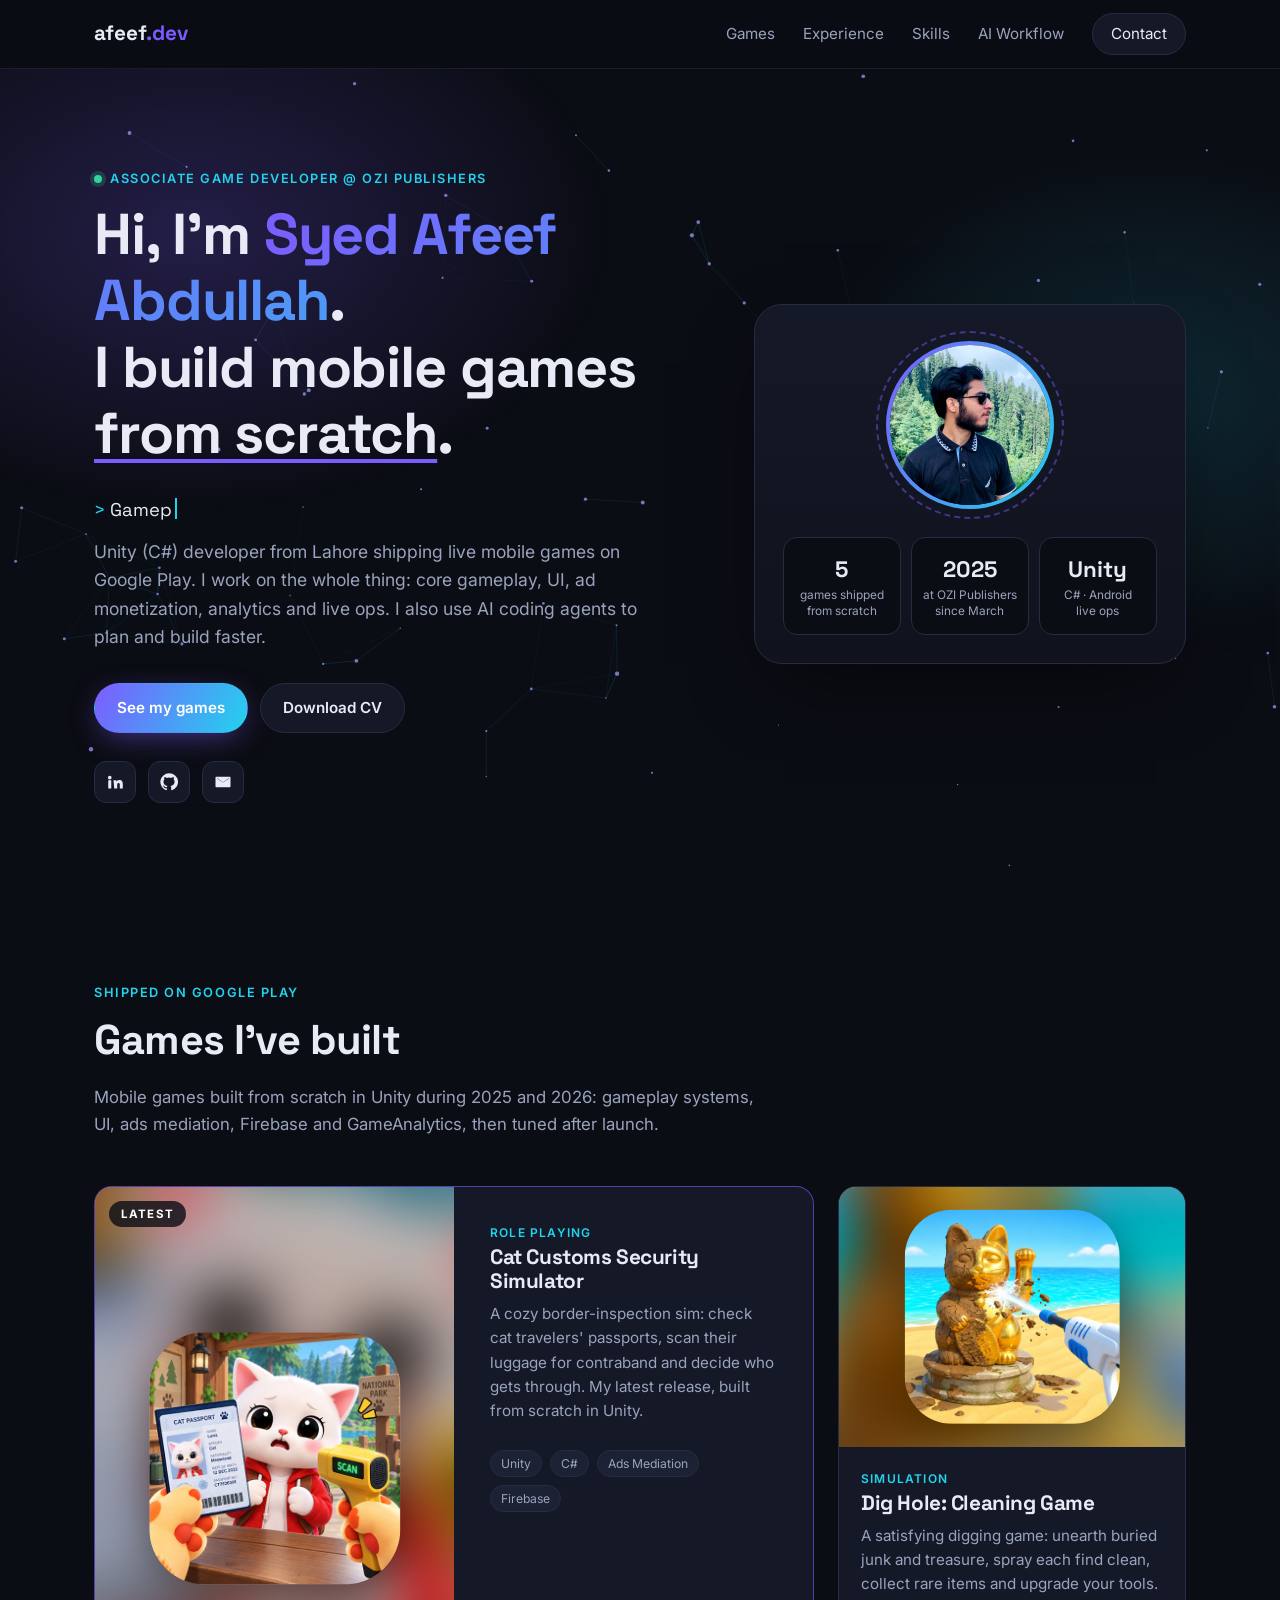
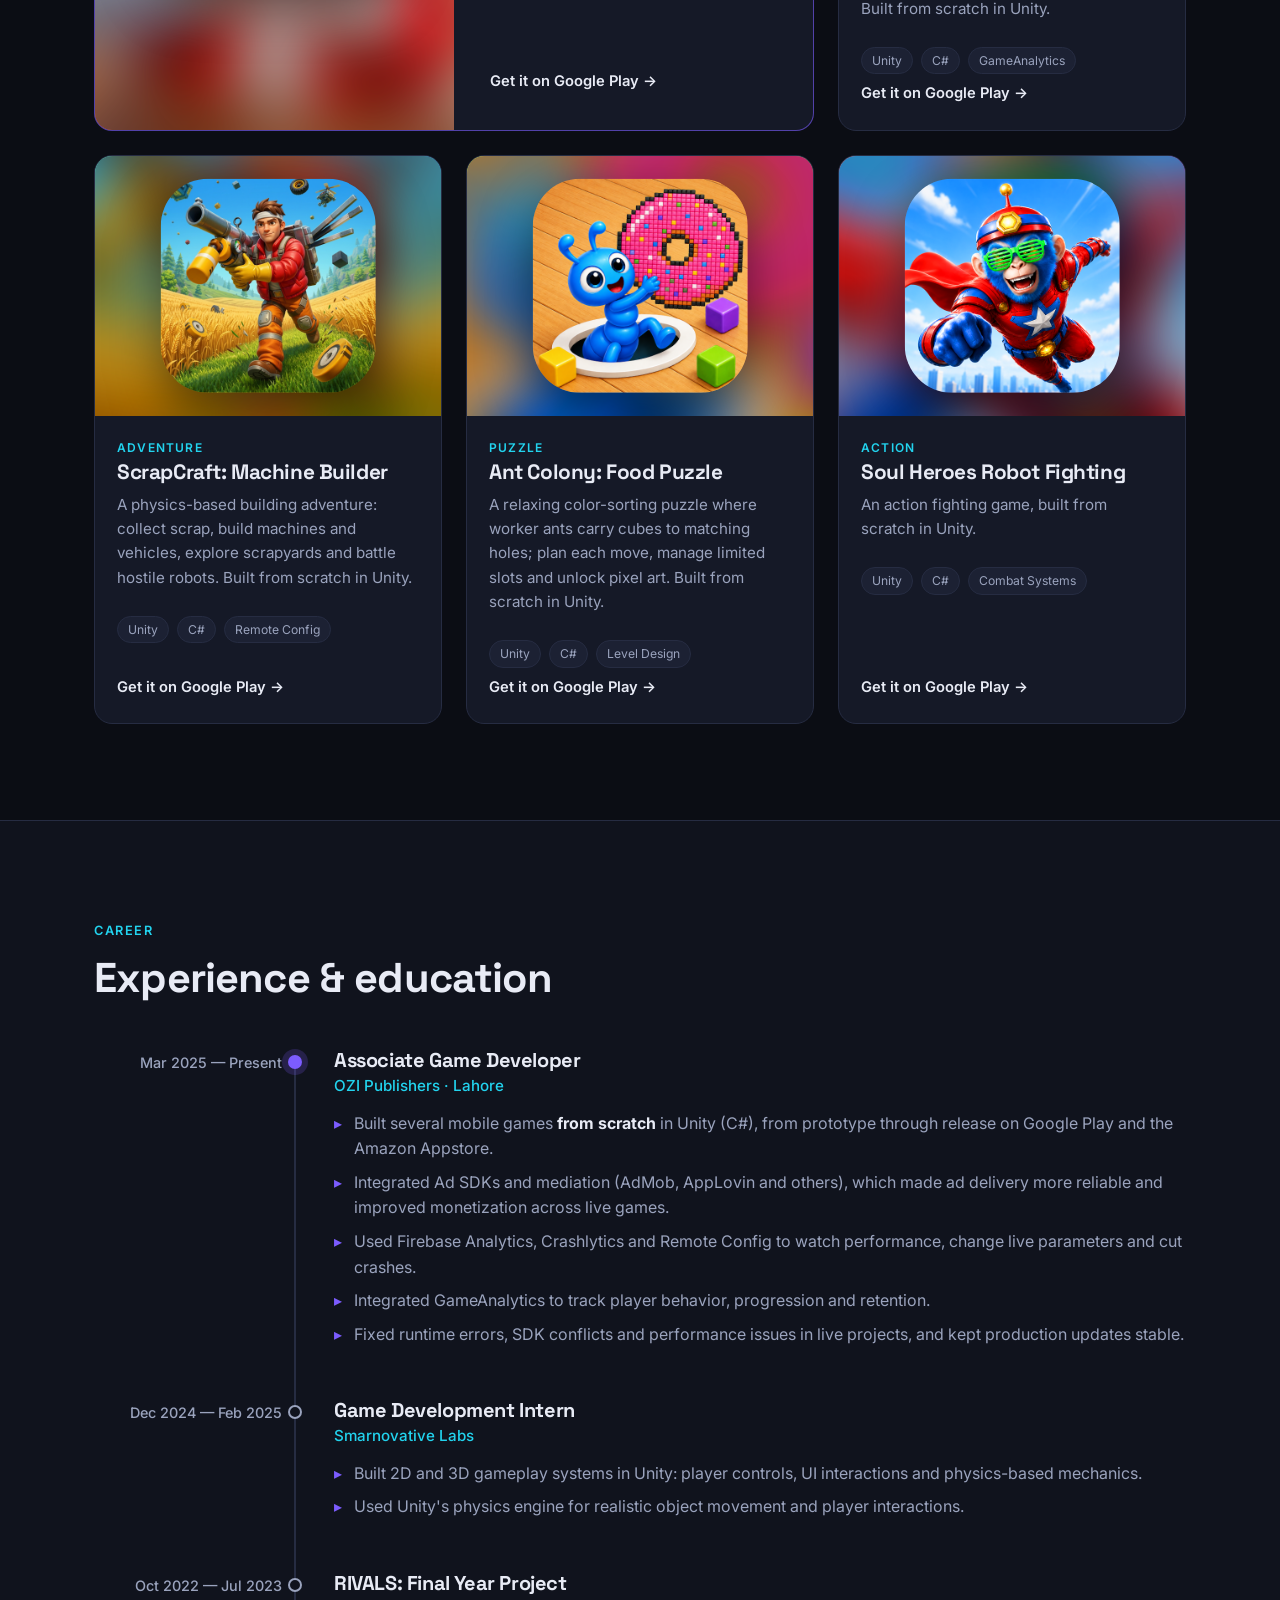
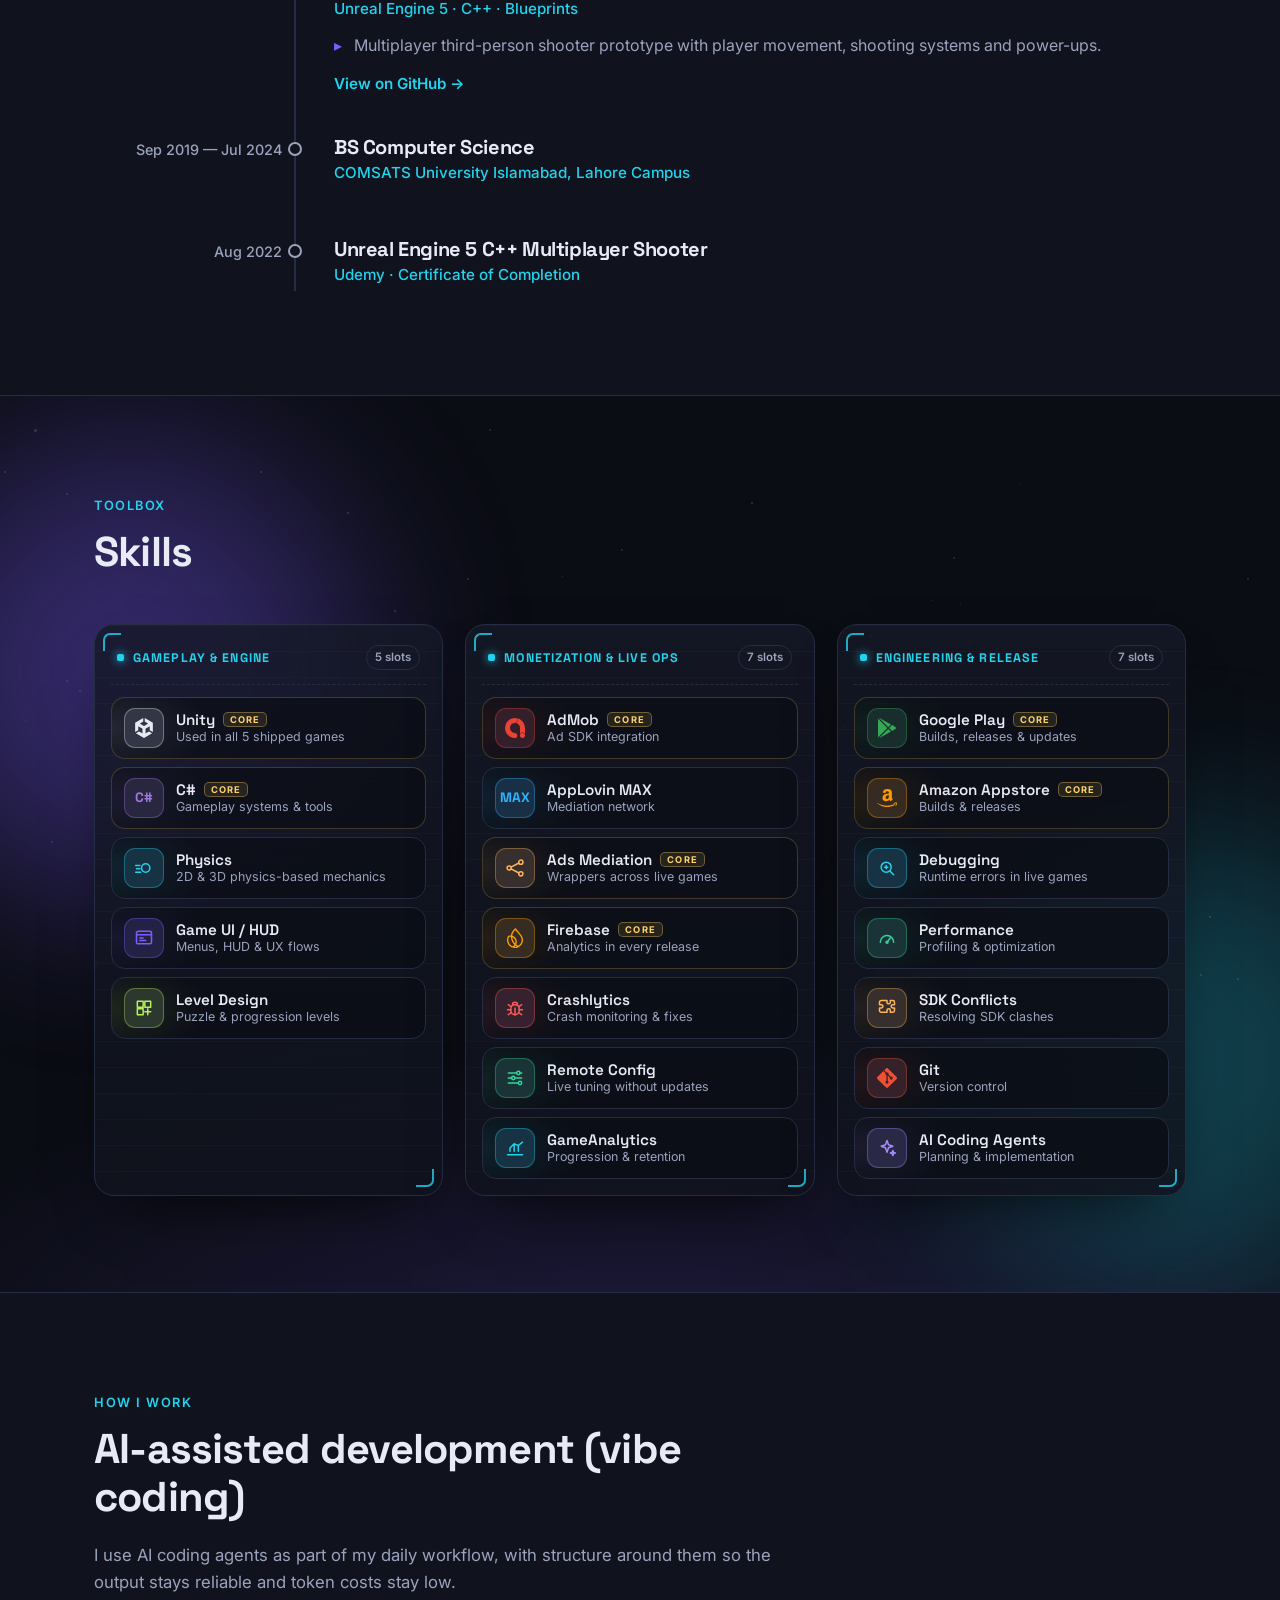
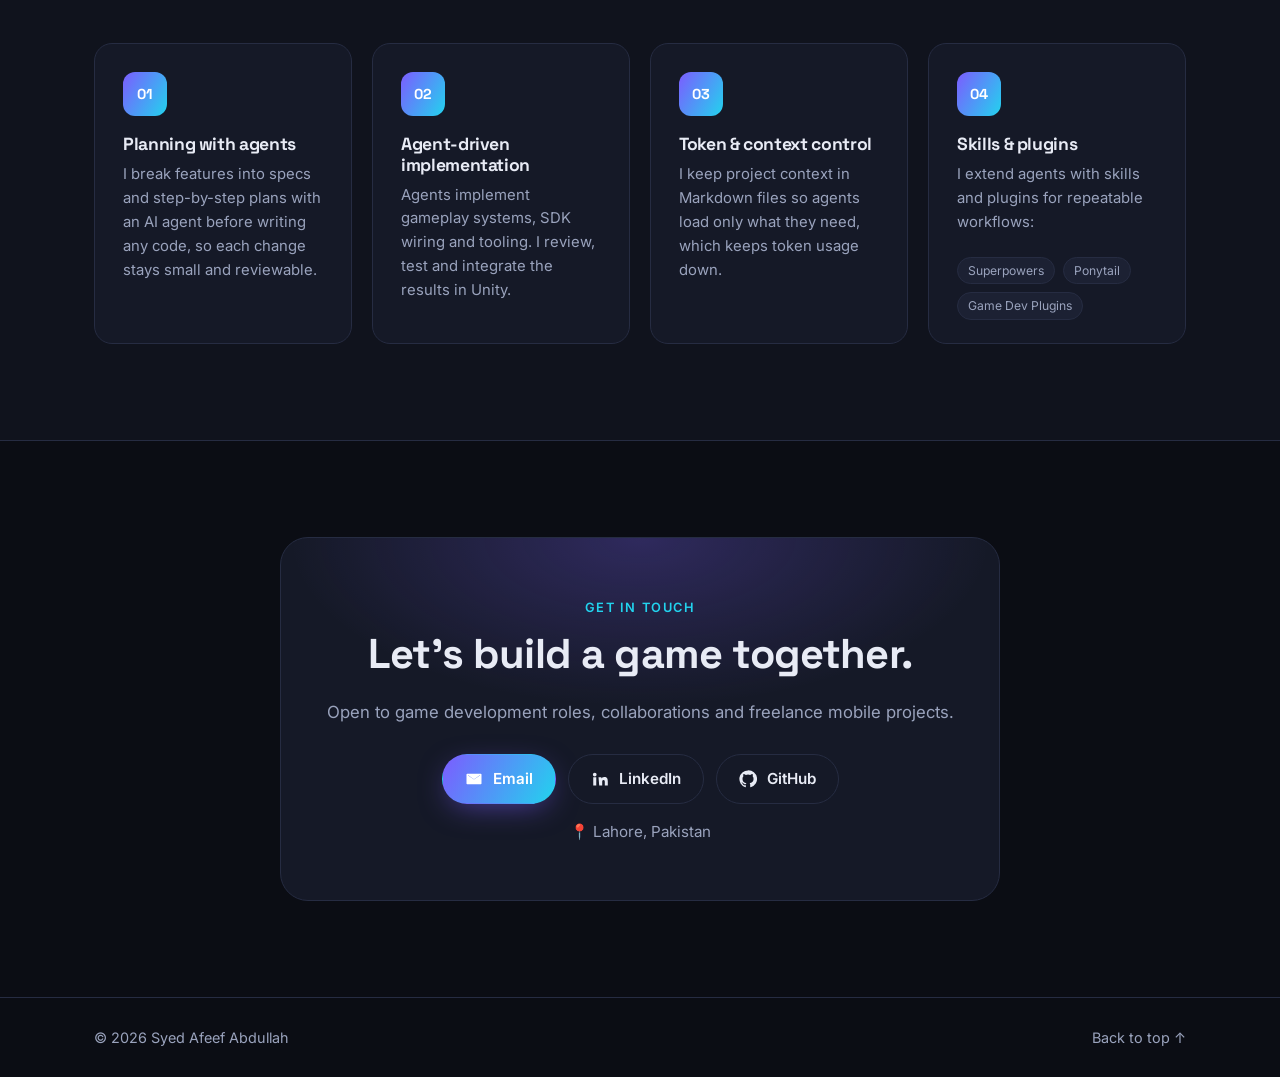
==== commit 2a3711e7: "Send exact visit time to Google Analytics - Add a visit_time parameter (Pakistan time, "YYYY-MM-DD H" ====
--- a/index.html
+++ b/index.html
@@ -27,8 +27,16 @@
     <script>
       window.dataLayer = window.dataLayer || [];
       function gtag() { dataLayer.push(arguments); }
+      // Exact visit time in Pakistan time (e.g. "2026-09-30 14:53:07"), shown as "Visit time" in GA4
+      function visitTime() {
+        try {
+          return new Date().toLocaleString("sv-SE", { timeZone: "Asia/Karachi" });
+        } catch (e) {
+          return new Date().toISOString().replace("T", " ").slice(0, 19) + " UTC";
+        }
+      }
       gtag("js", new Date());
-      gtag("config", "G-BFHJJLZPHJ");
+      gtag("config", "G-BFHJJLZPHJ", { visit_time: visitTime() });
     </script>
   </head>
   <body>
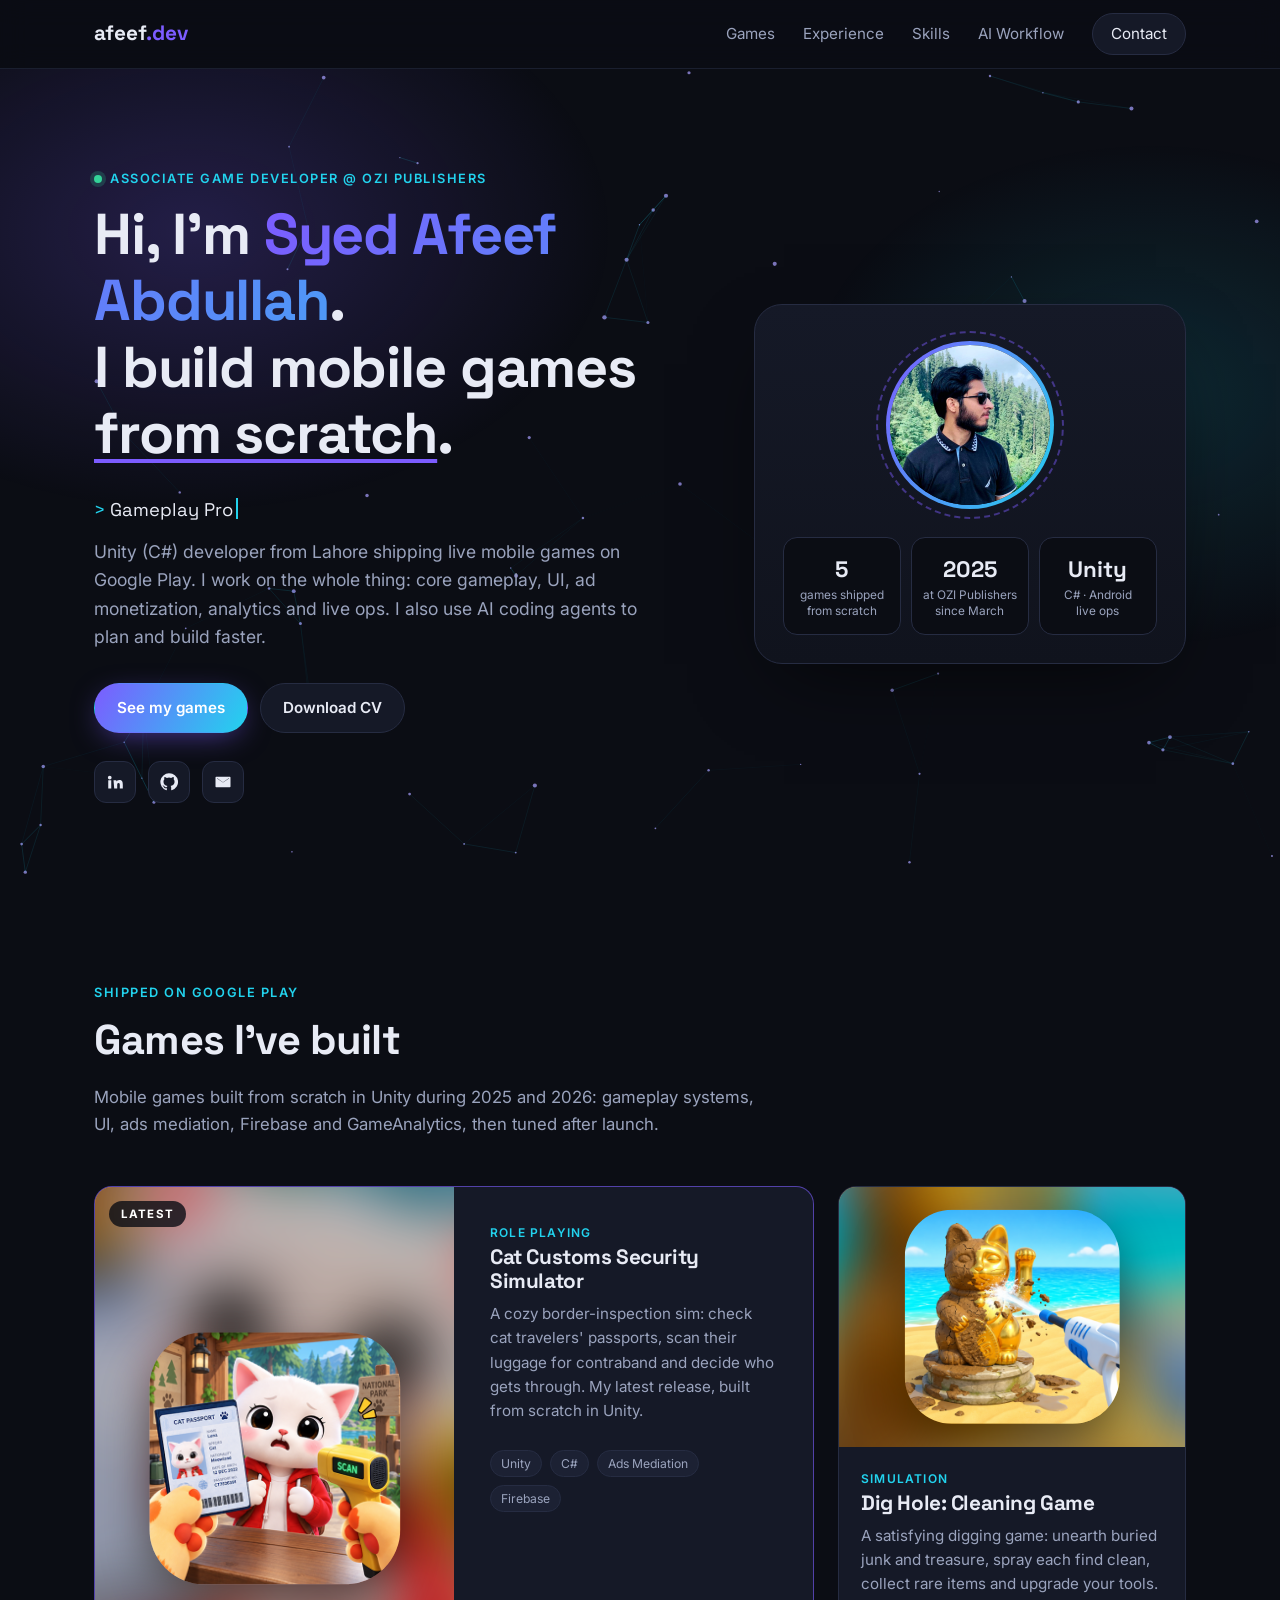
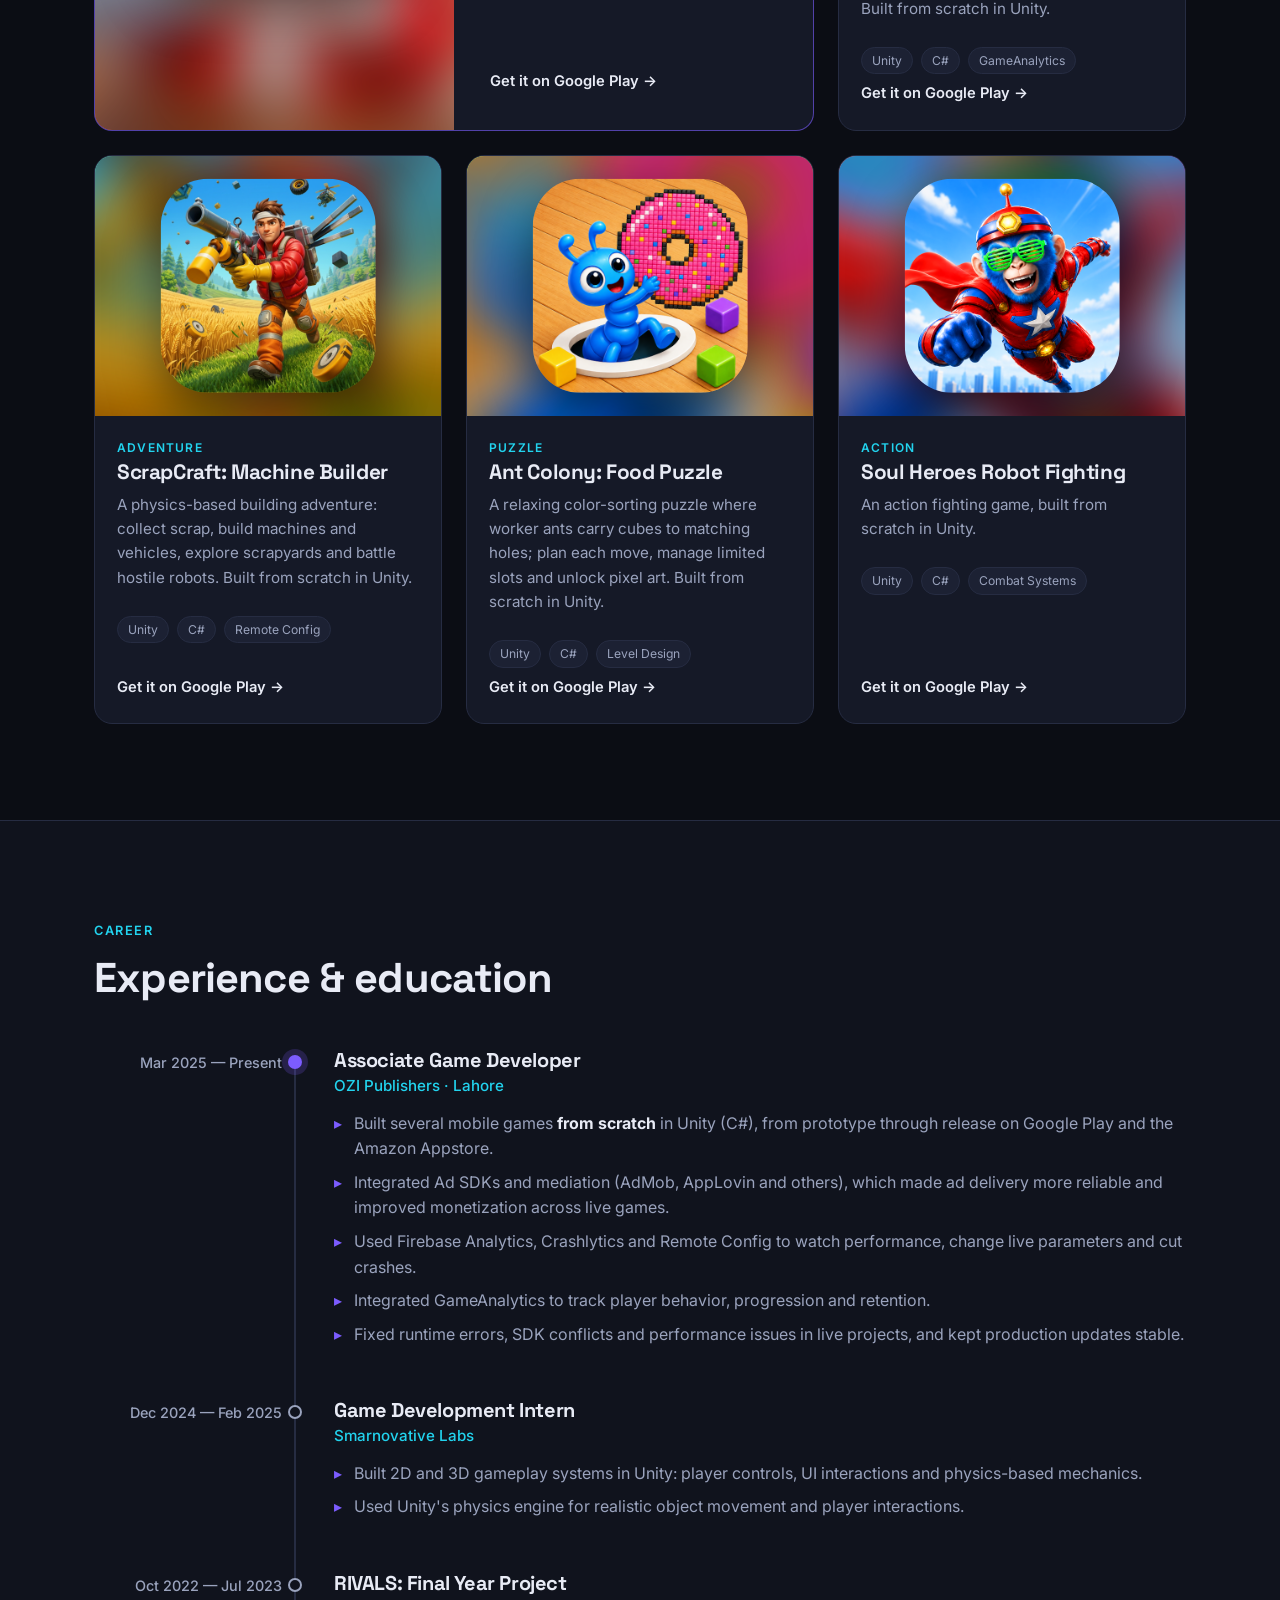
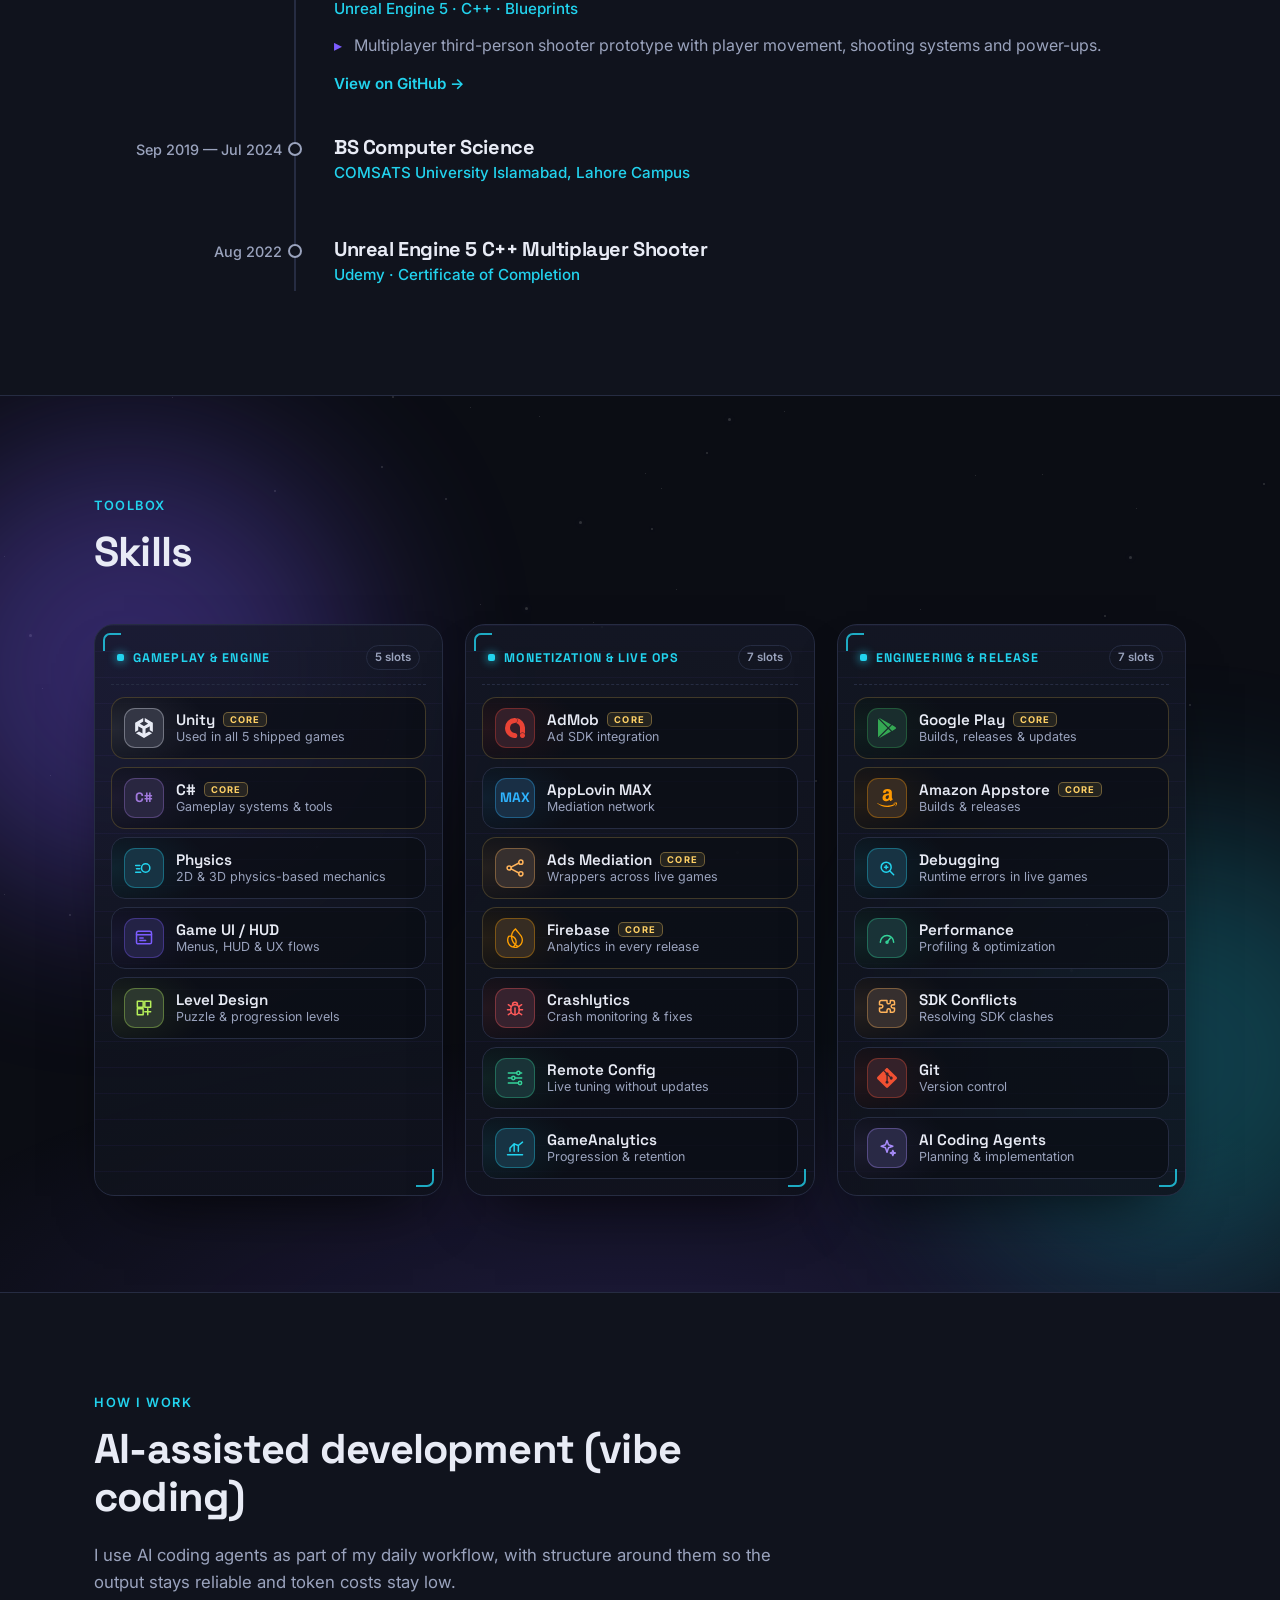
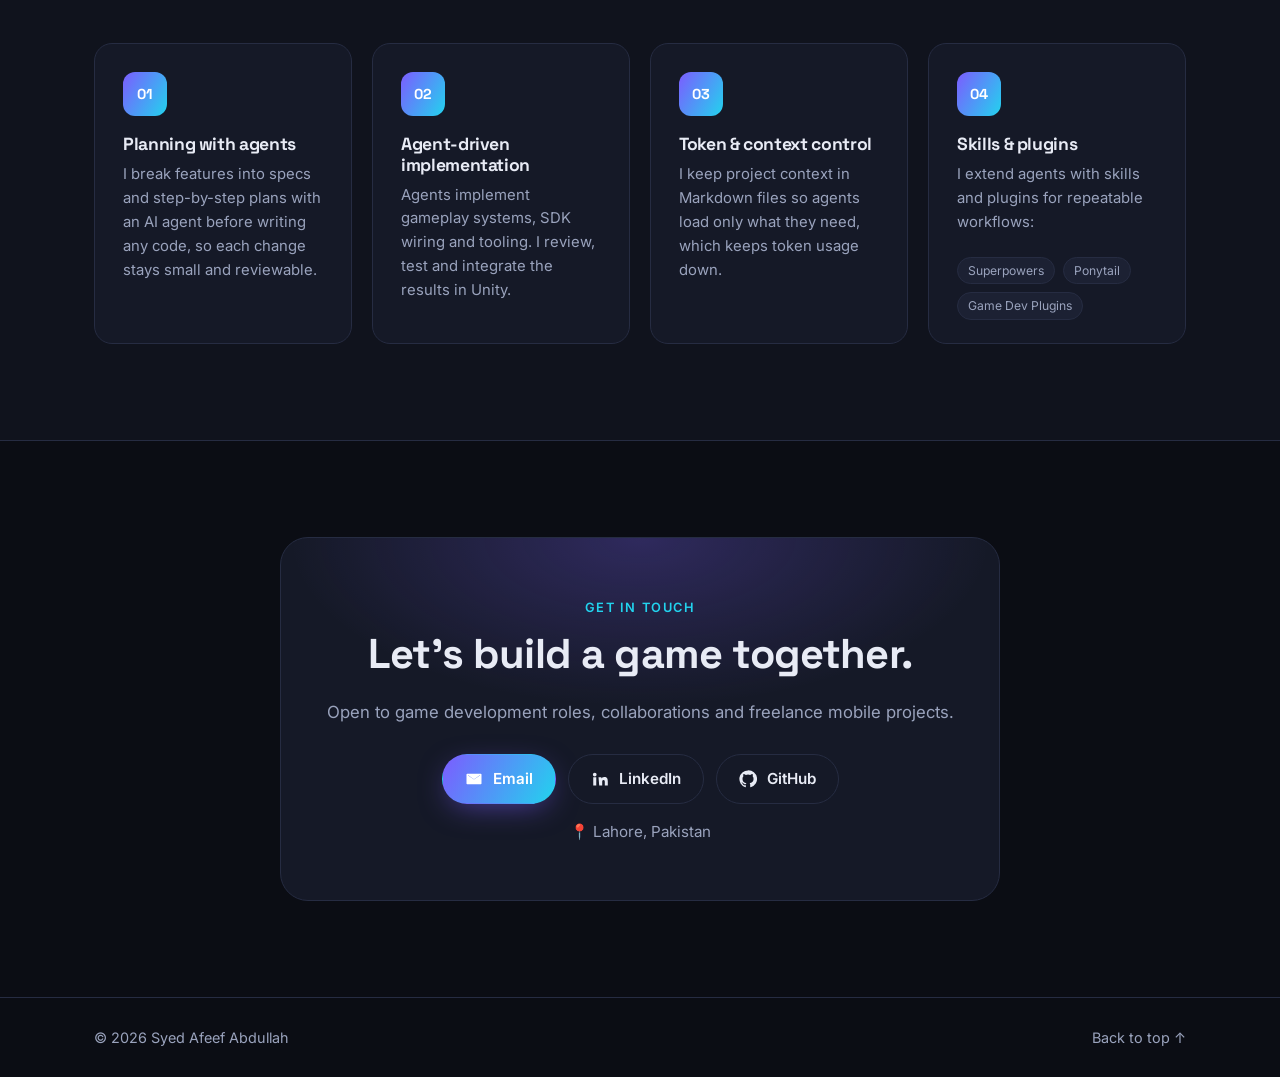
==== commit 494e035f: "Fix back-to-top: glide to the real top of the page The #top links pointed at the sticky nav, which i" ====
--- a/index.html
+++ b/index.html
@@ -21,7 +21,7 @@
       href="https://fonts.googleapis.com/css2?family=Inter:wght@400;500;600&family=Space+Grotesk:wght@500;600;700&display=swap"
       rel="stylesheet"
     />
-    <link rel="stylesheet" href="style.css?v=2.0" />
+    <link rel="stylesheet" href="style.css?v=2.1" />
     <!-- Google Analytics 4 (city, device model, engagement) -->
     <script async src="https://www.googletagmanager.com/gtag/js?id=G-BFHJJLZPHJ"></script>
     <script>
@@ -268,6 +268,6 @@
     <a href="#top" class="to-top" aria-label="Back to top">↑</a>
     <div class="toast" id="toast" role="status"></div>
 
-    <script src="script.js?v=2.0"></script>
+    <script src="script.js?v=2.1"></script>
   </body>
 </html>
--- a/style.css
+++ b/style.css
@@ -1077,6 +1077,16 @@
 }
 .to-top:hover {
   border-color: var(--accent);
+  box-shadow: 0 8px 24px -8px rgba(124, 92, 255, 0.7);
+}
+/* Click feedback: the button lifts off and settles back while the page glides up */
+.to-top.launch {
+  animation: to-top-launch 0.6s cubic-bezier(0.3, 1.4, 0.5, 1);
+}
+@keyframes to-top-launch {
+  0% { transform: translateY(0) scale(1); }
+  30% { transform: translateY(-10px) scale(1.08); border-color: var(--accent-2); }
+  100% { transform: translateY(0) scale(1); }
 }
 
 /* Toast + confetti (Konami code easter egg) */
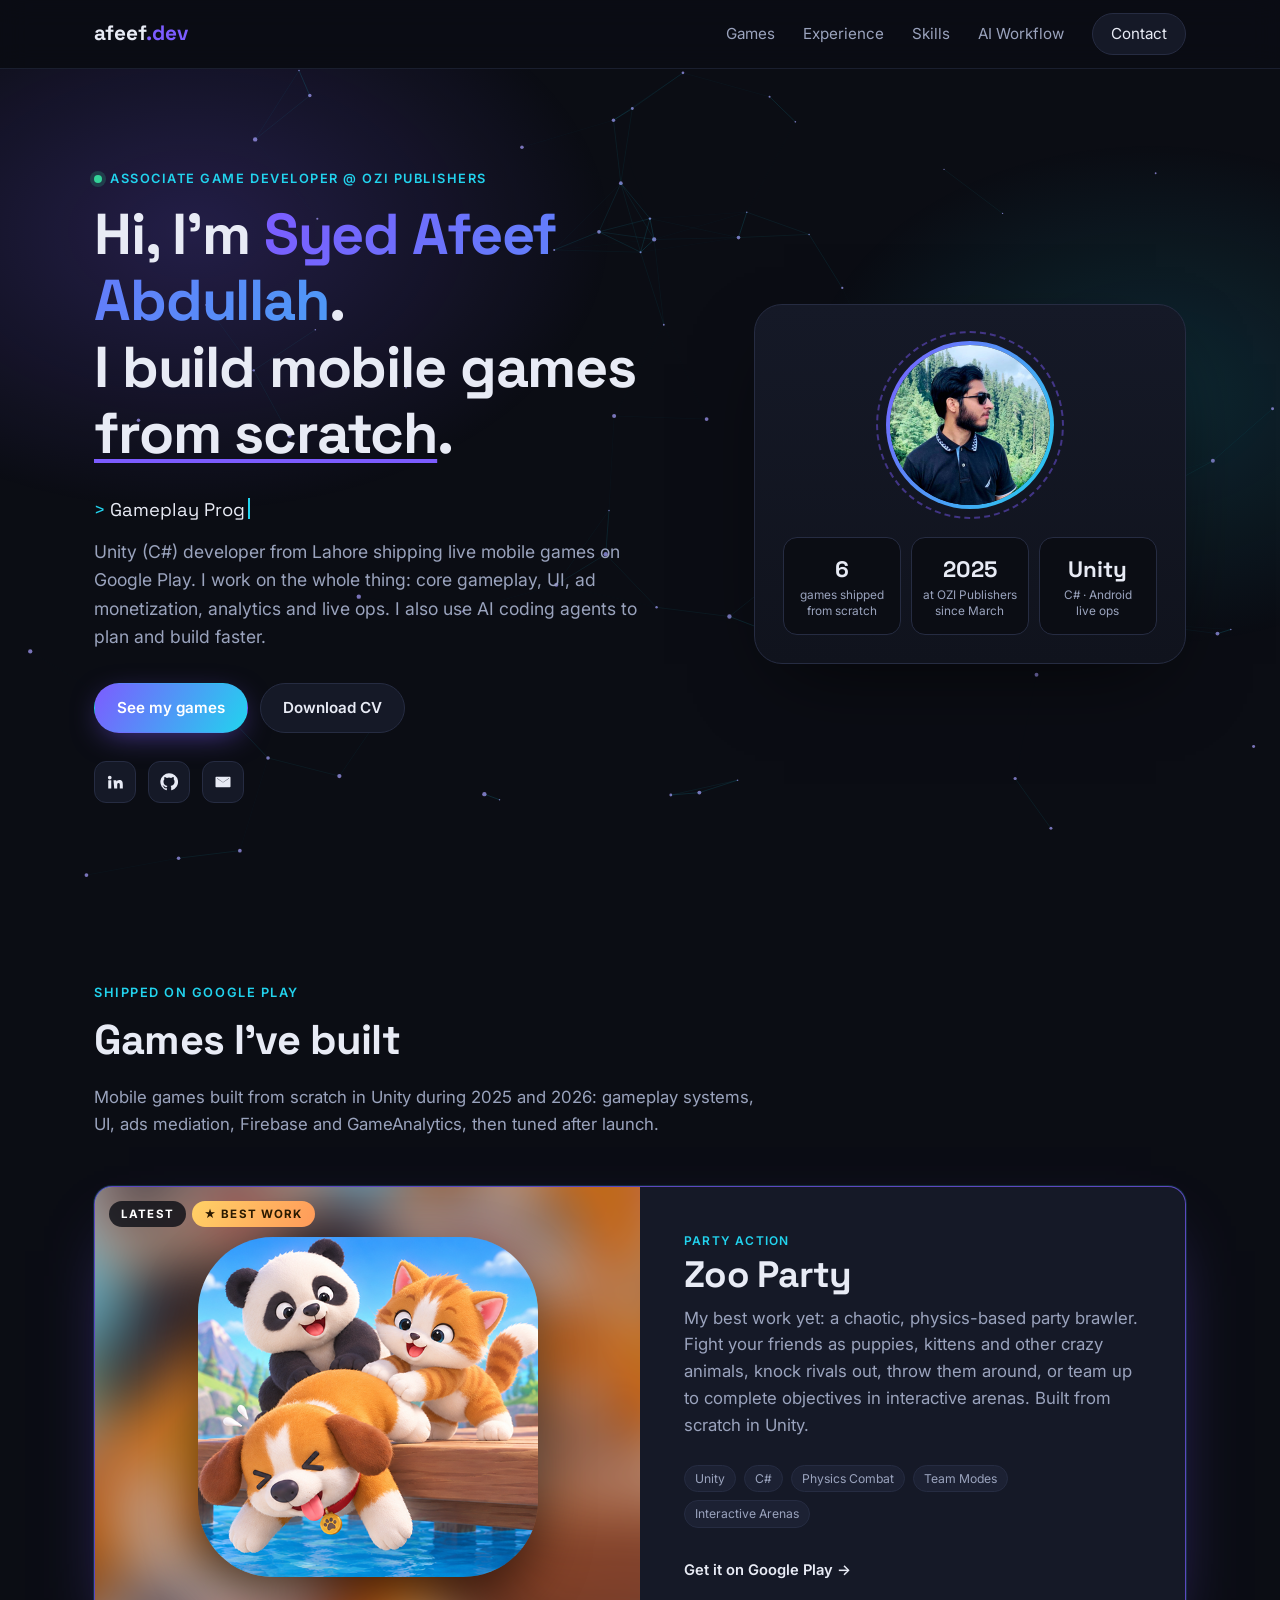
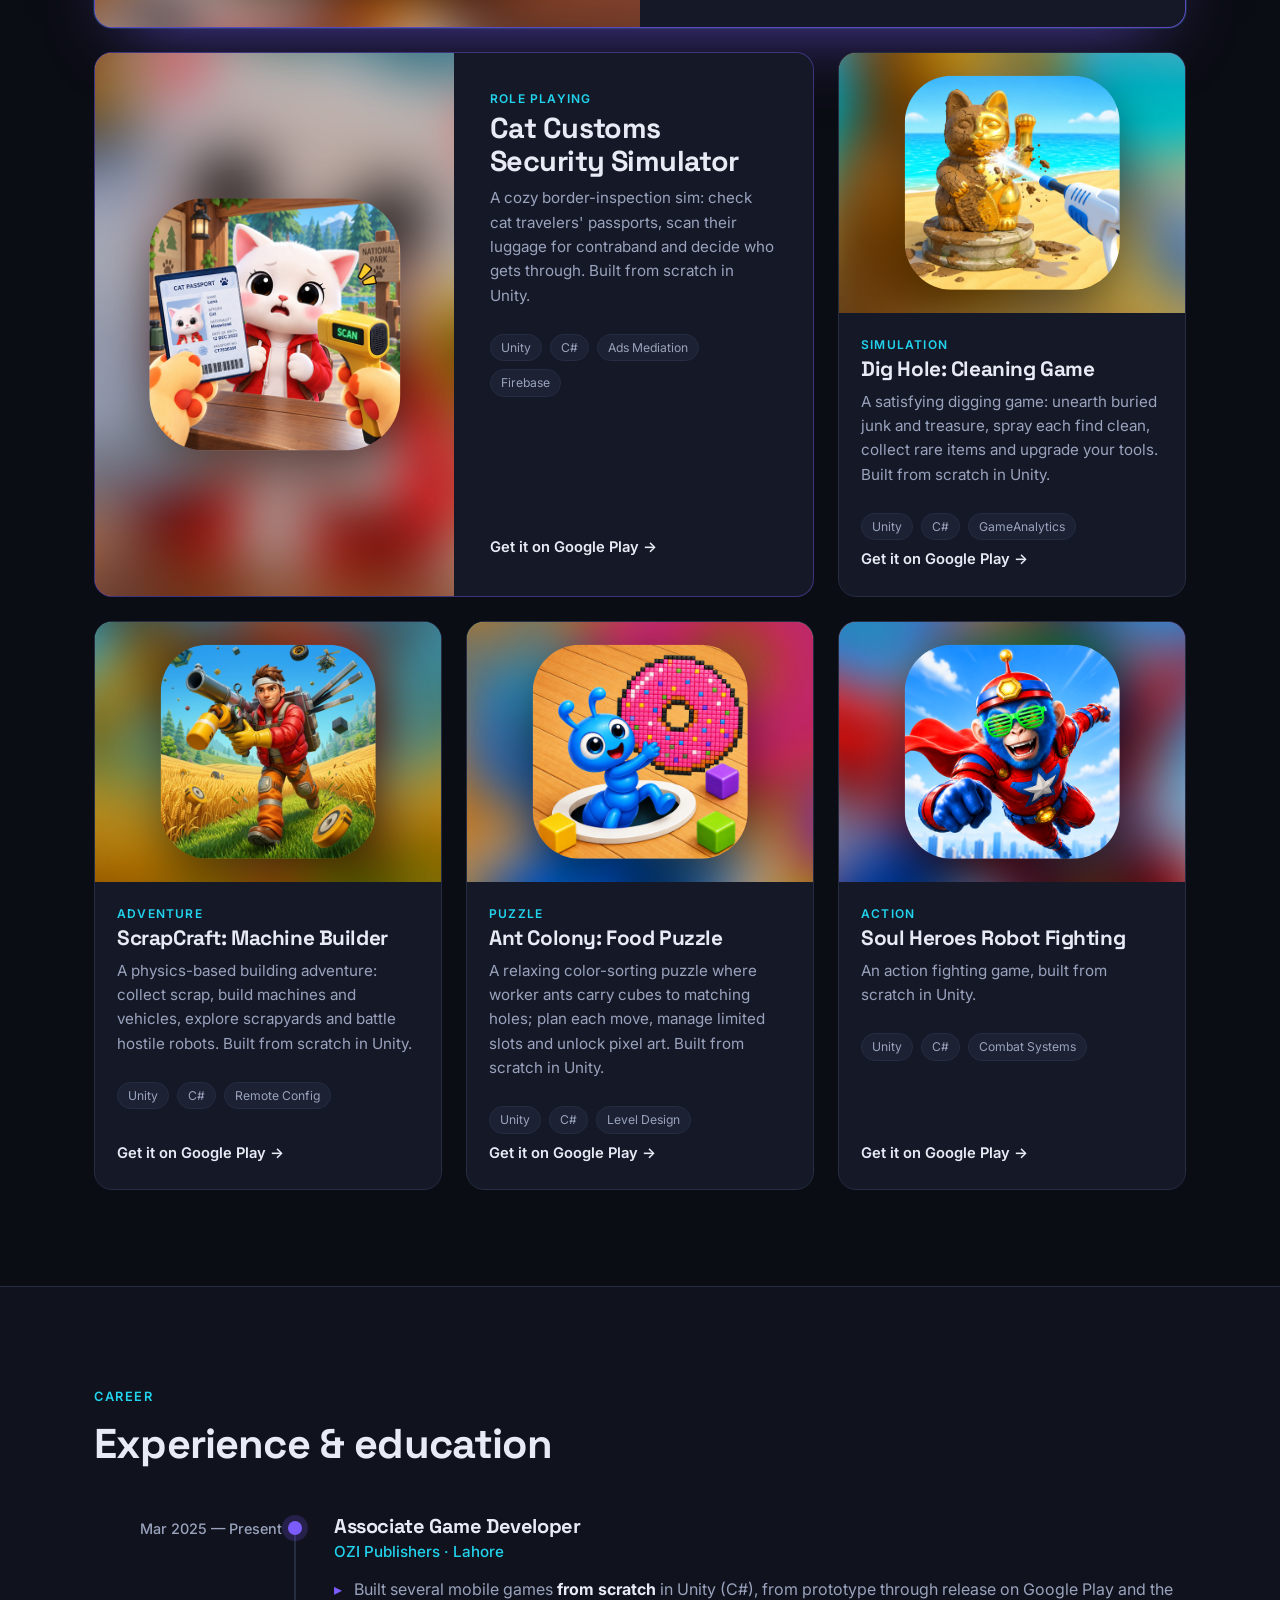
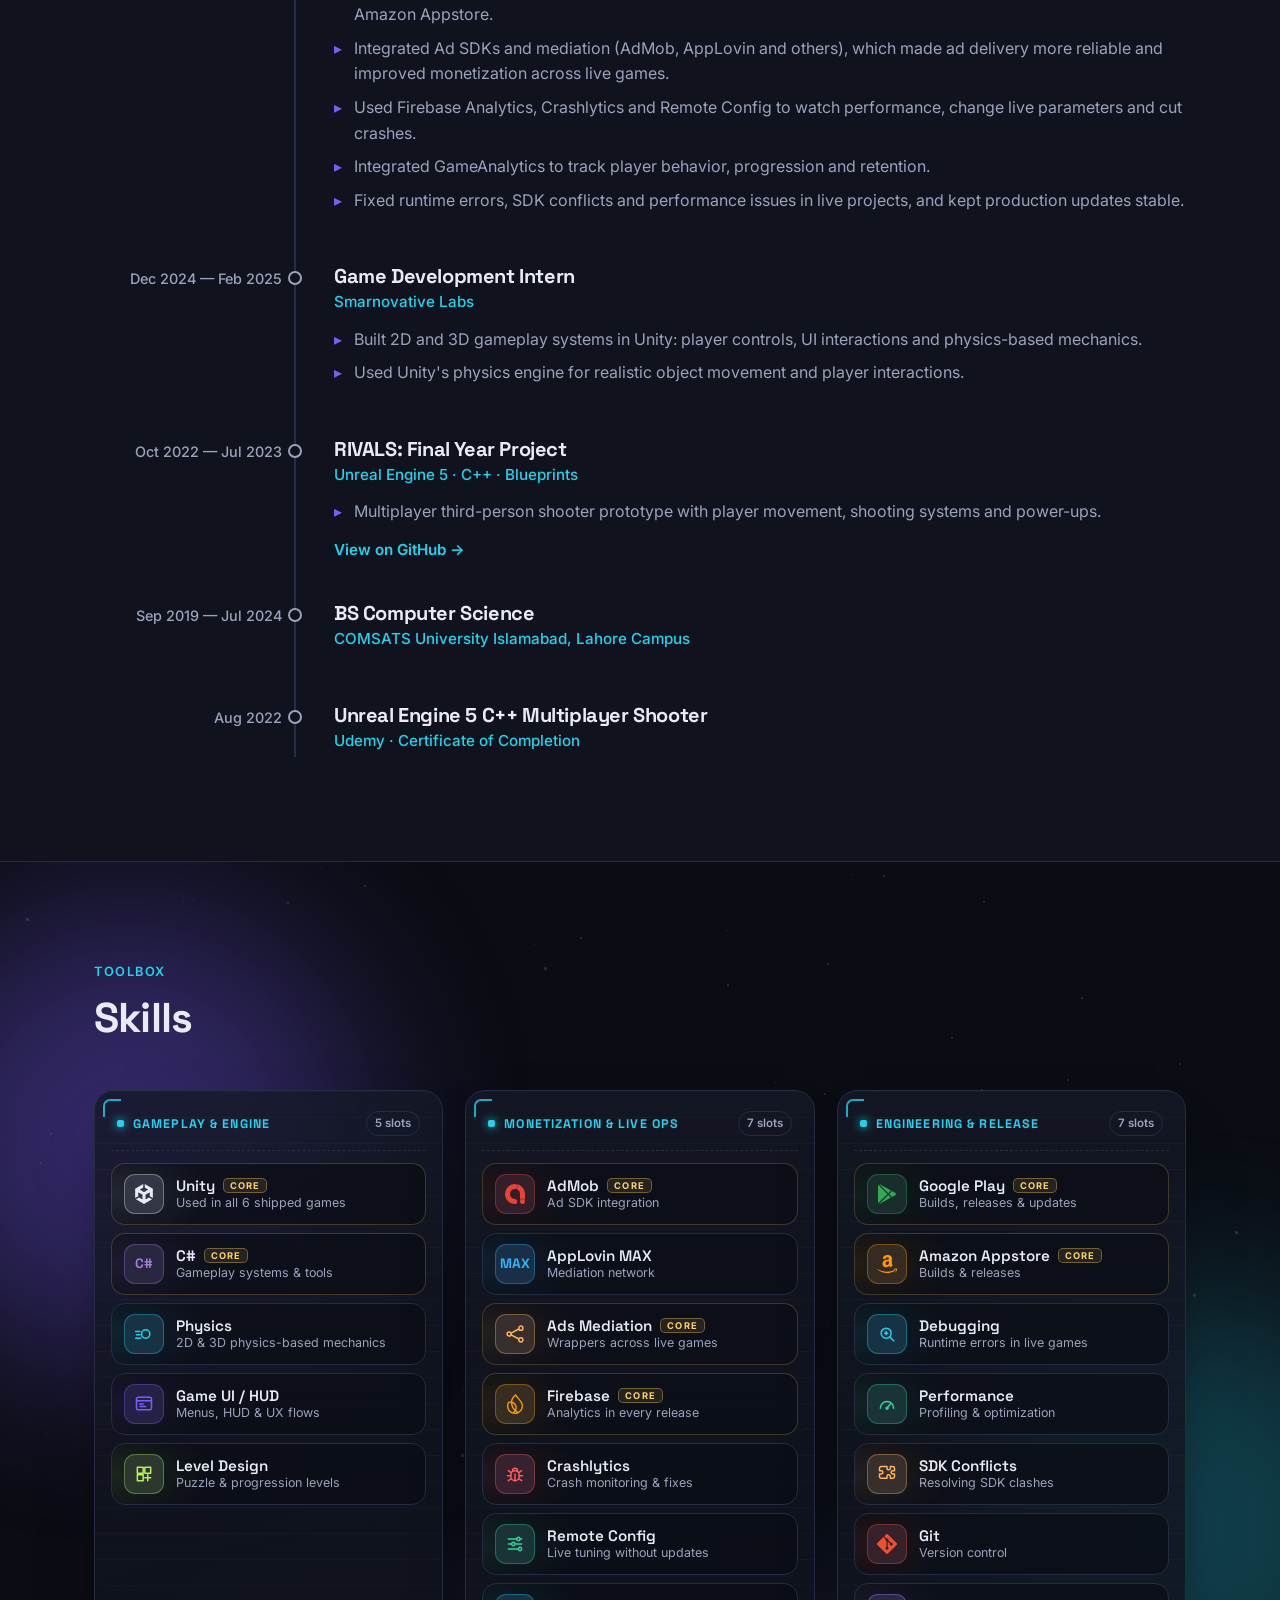
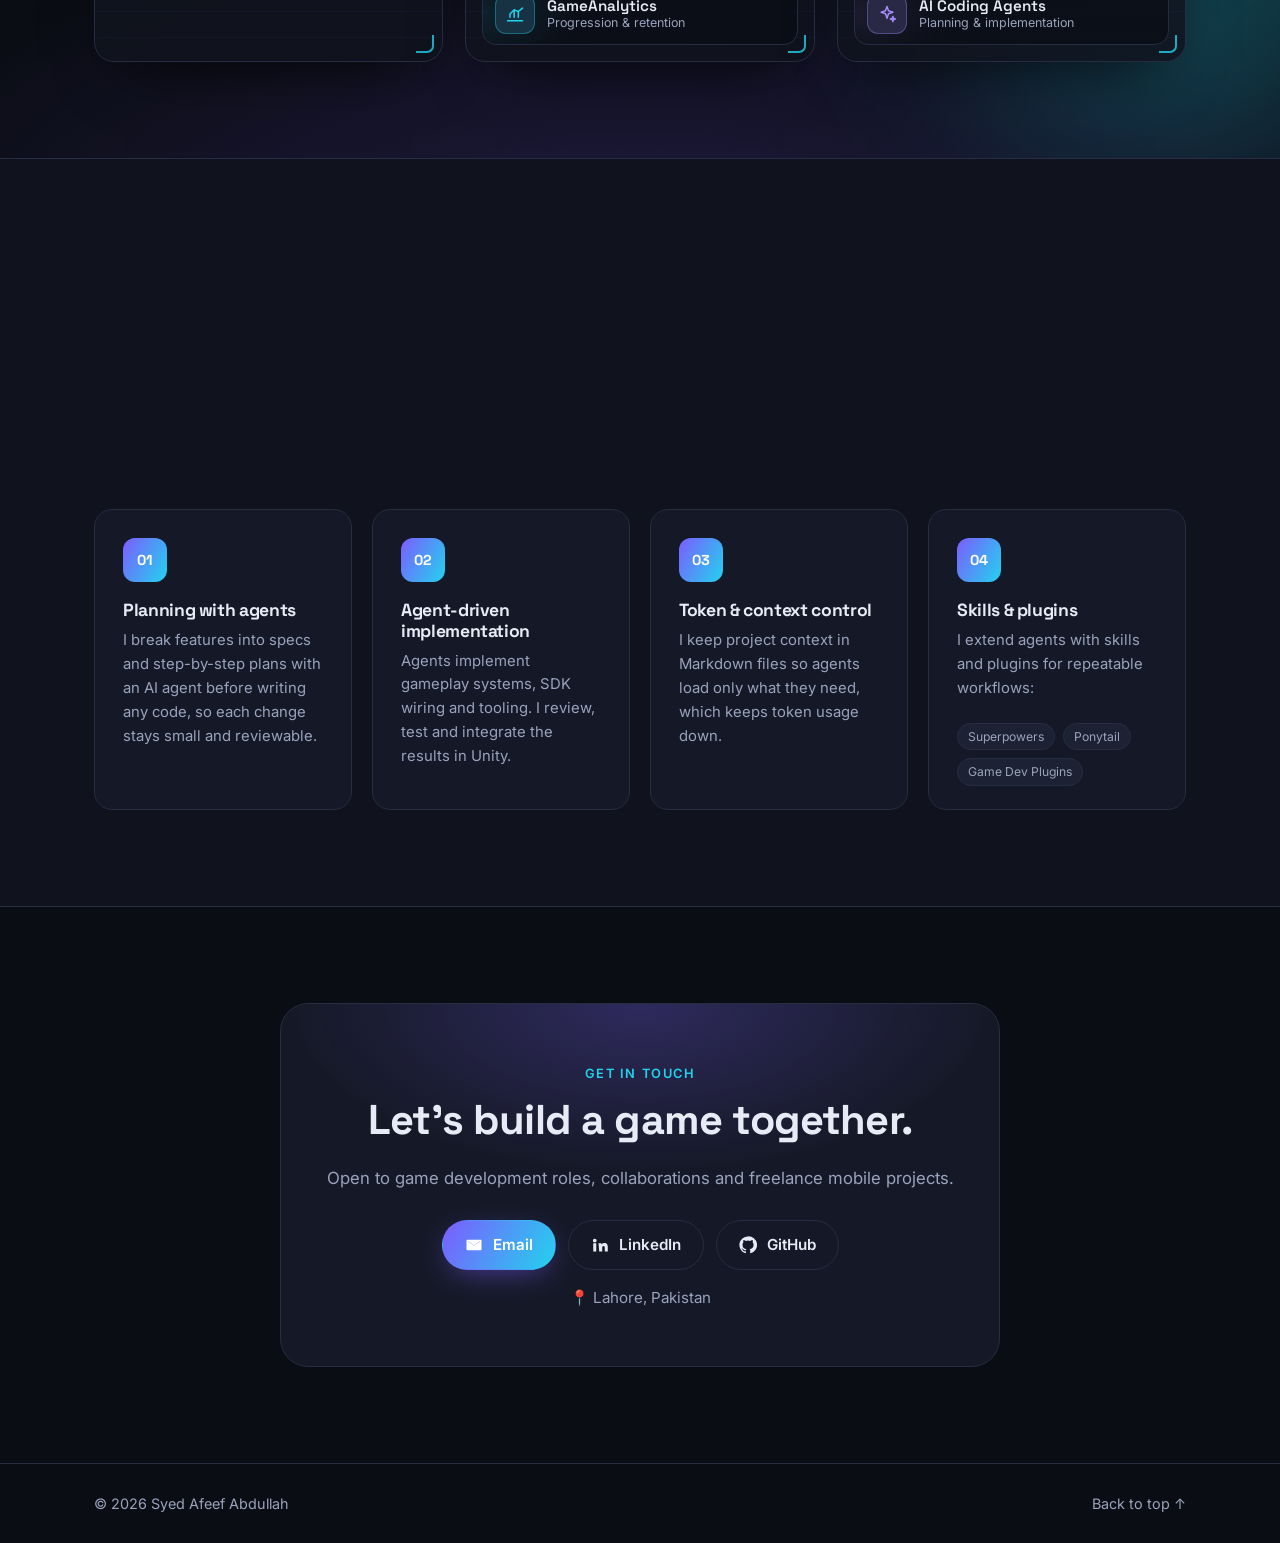
==== commit 338179b0: "Add Zoo Party as featured latest game (best work) - New full-width featured card for Zoo Party (com." ====
--- a/index.html
+++ b/index.html
@@ -21,7 +21,7 @@
       href="https://fonts.googleapis.com/css2?family=Inter:wght@400;500;600&family=Space+Grotesk:wght@500;600;700&display=swap"
       rel="stylesheet"
     />
-    <link rel="stylesheet" href="style.css?v=2.1" />
+    <link rel="stylesheet" href="style.css?v=2.2" />
     <!-- Google Analytics 4 (city, device model, engagement) -->
     <script async src="https://www.googletagmanager.com/gtag/js?id=G-BFHJJLZPHJ"></script>
     <script>
@@ -98,7 +98,7 @@
               <span>SA</span>
             </div>
             <ul class="stats">
-              <li><strong data-count="5">5</strong><span>games shipped<br />from scratch</span></li>
+              <li><strong data-count="6">6</strong><span>games shipped<br />from scratch</span></li>
               <li><strong>2025</strong><span>at OZI Publishers<br />since March</span></li>
               <li><strong>Unity</strong><span>C# · Android<br />live ops</span></li>
             </ul>
@@ -268,6 +268,6 @@
     <a href="#top" class="to-top" aria-label="Back to top">↑</a>
     <div class="toast" id="toast" role="status"></div>
 
-    <script src="script.js?v=2.1"></script>
+    <script src="script.js?v=2.2"></script>
   </body>
 </html>
--- a/style.css
+++ b/style.css
@@ -436,30 +436,74 @@
   box-shadow: 0 24px 50px -24px rgba(124, 92, 255, 0.55);
 }
 
-.game--latest {
-  border-color: rgba(124, 92, 255, 0.6);
+.game--featured {
+  border-color: rgba(124, 92, 255, 0.7);
+  box-shadow: 0 0 0 1px rgba(34, 211, 238, 0.15), 0 30px 70px -35px rgba(124, 92, 255, 0.7);
+}
+.game--wide {
+  border-color: rgba(124, 92, 255, 0.4);
+}
+.badges {
+  position: absolute;
+  top: 14px;
+  left: 14px;
+  z-index: 2;
+  display: flex;
+  flex-wrap: wrap;
+  gap: 6px;
+}
+.badges .badge {
+  position: static;
+}
+.badges .badge--best {
+  background: linear-gradient(120deg, #ffd166, #ff9a5a);
+  color: #2a1a00;
 }
 
 @media (min-width: 980px) {
-  .game--latest {
+  .game--featured,
+  .game--wide {
+    flex-direction: row;
+  }
+  .game--featured {
+    grid-column: 1 / -1;
+  }
+  .game--wide {
     grid-column: span 2;
-    flex-direction: row;
-  }
-  .game--latest .game__art {
+  }
+  .game--featured .game__art,
+  .game--wide .game__art {
     width: 50%;
     aspect-ratio: auto;
     min-height: 380px;
   }
-  .game--latest .game__art img {
+  .game--featured .game__art {
+    min-height: 440px;
+  }
+  .game--featured .game__art img,
+  .game--wide .game__art img {
     width: 70%;
     max-width: 300px;
   }
-  .game--latest .game__body {
+  .game--featured .game__art img {
+    max-width: 340px;
+  }
+  .game--featured .game__body,
+  .game--wide .game__body {
     justify-content: center;
     padding: 36px;
   }
-  .game--latest h3 {
+  .game--featured .game__body {
+    padding: 44px;
+  }
+  .game--featured .game__body h3 {
+    font-size: 2.3rem;
+  }
+  .game--wide .game__body h3 {
     font-size: 1.8rem;
+  }
+  .game--featured .game__body > p:not(.game__genre) {
+    font-size: 1.05rem;
   }
 }
 
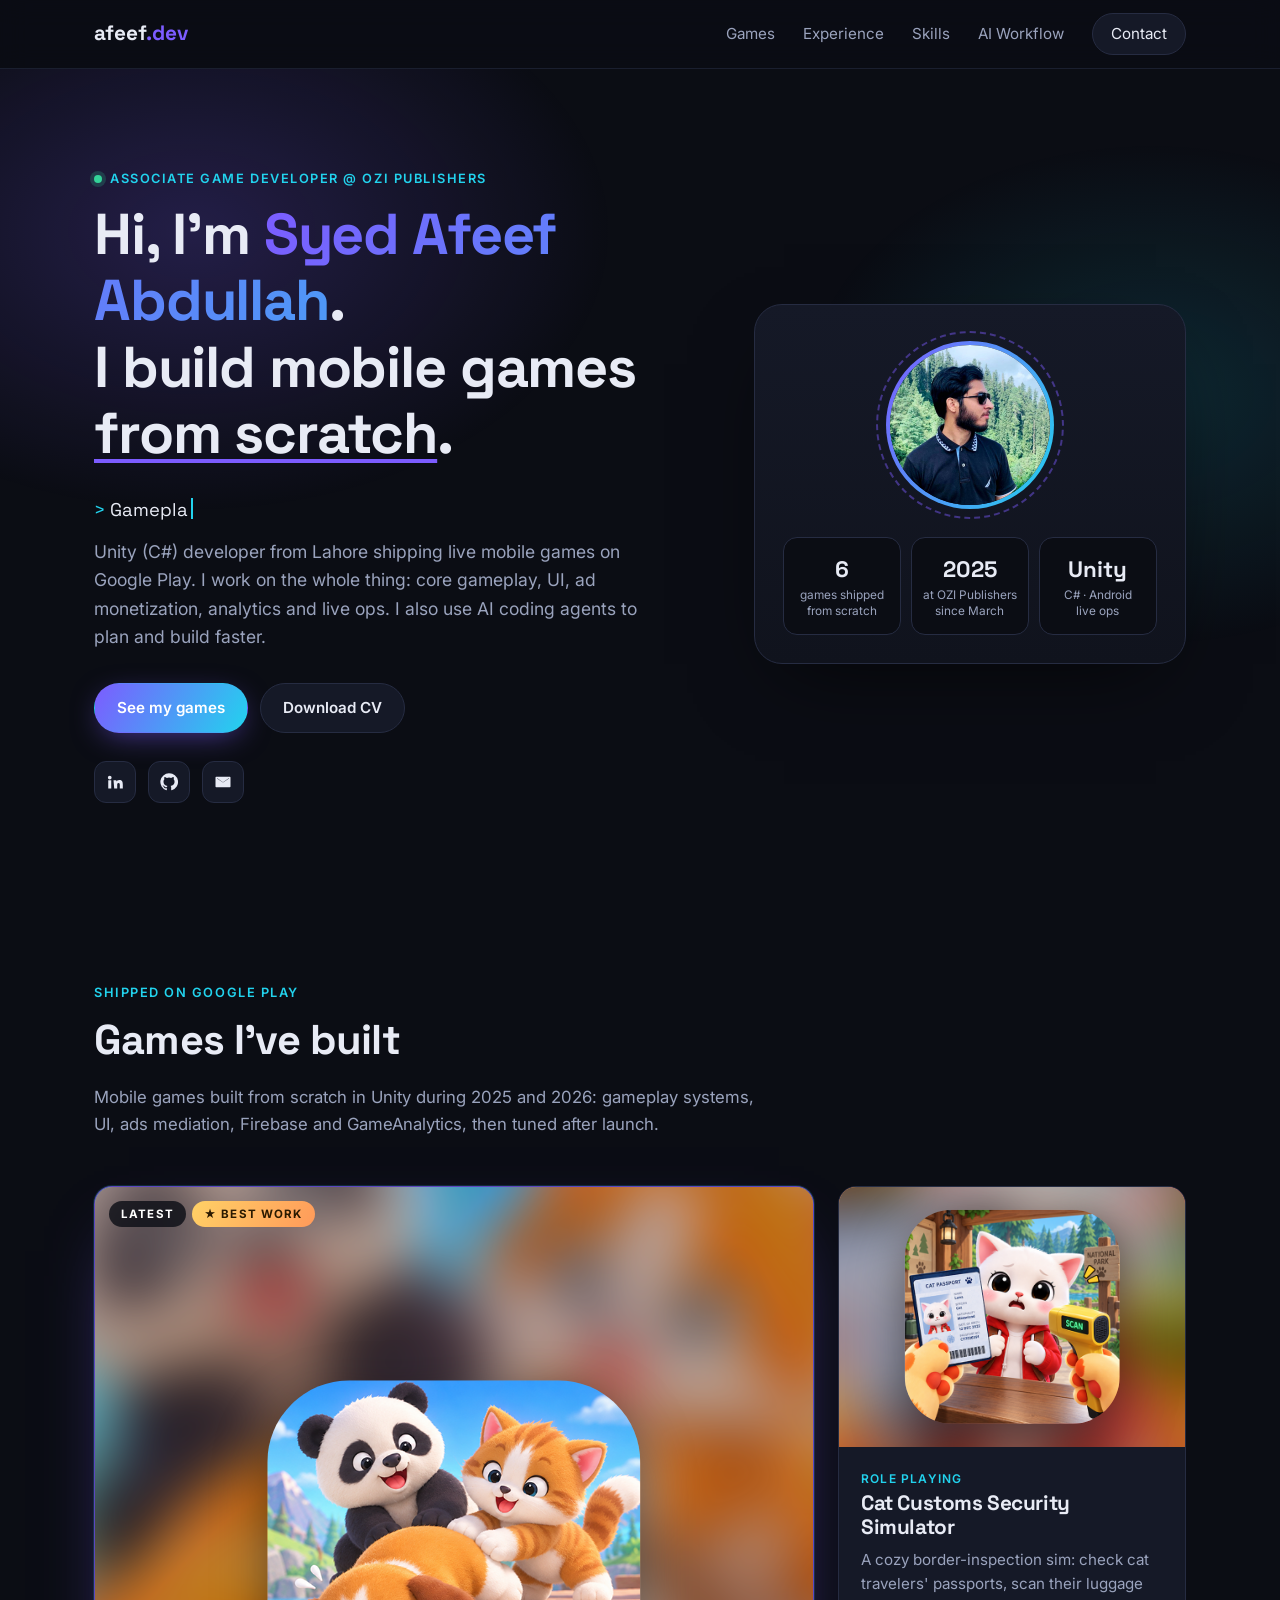
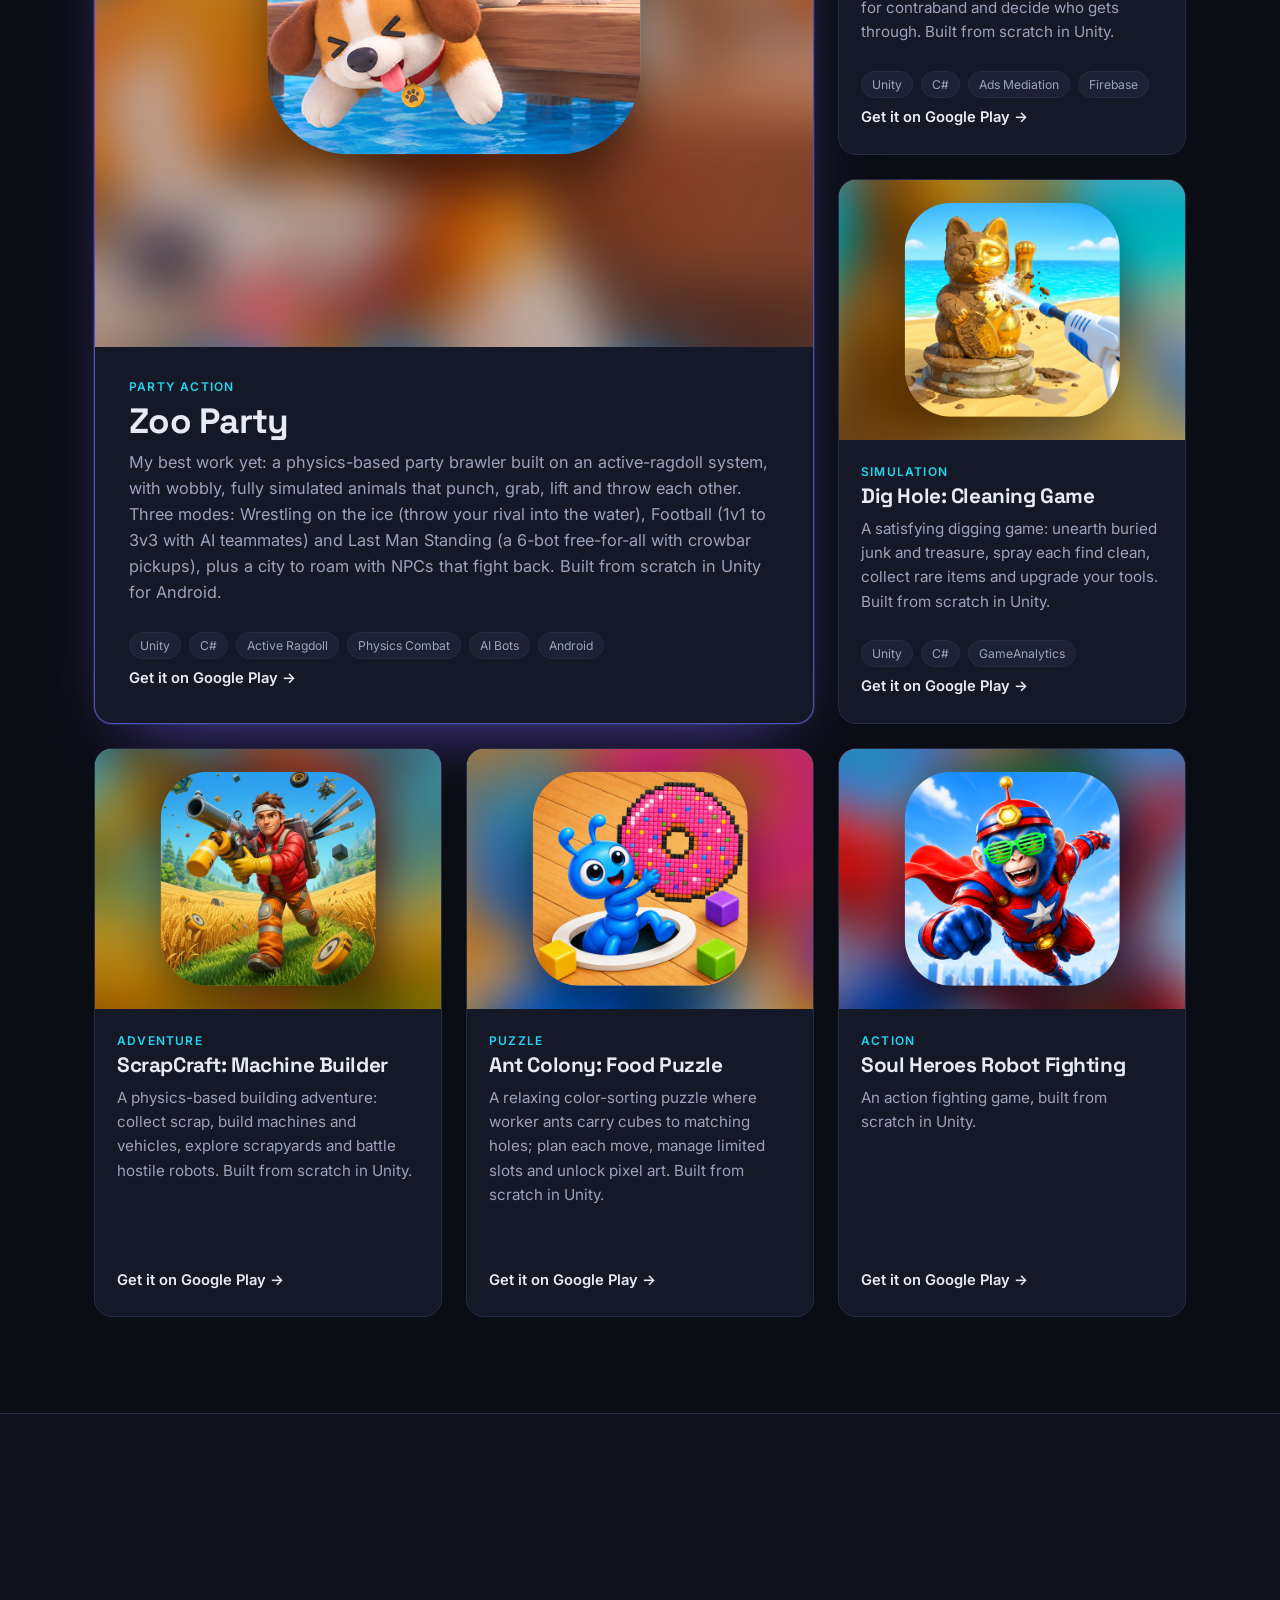
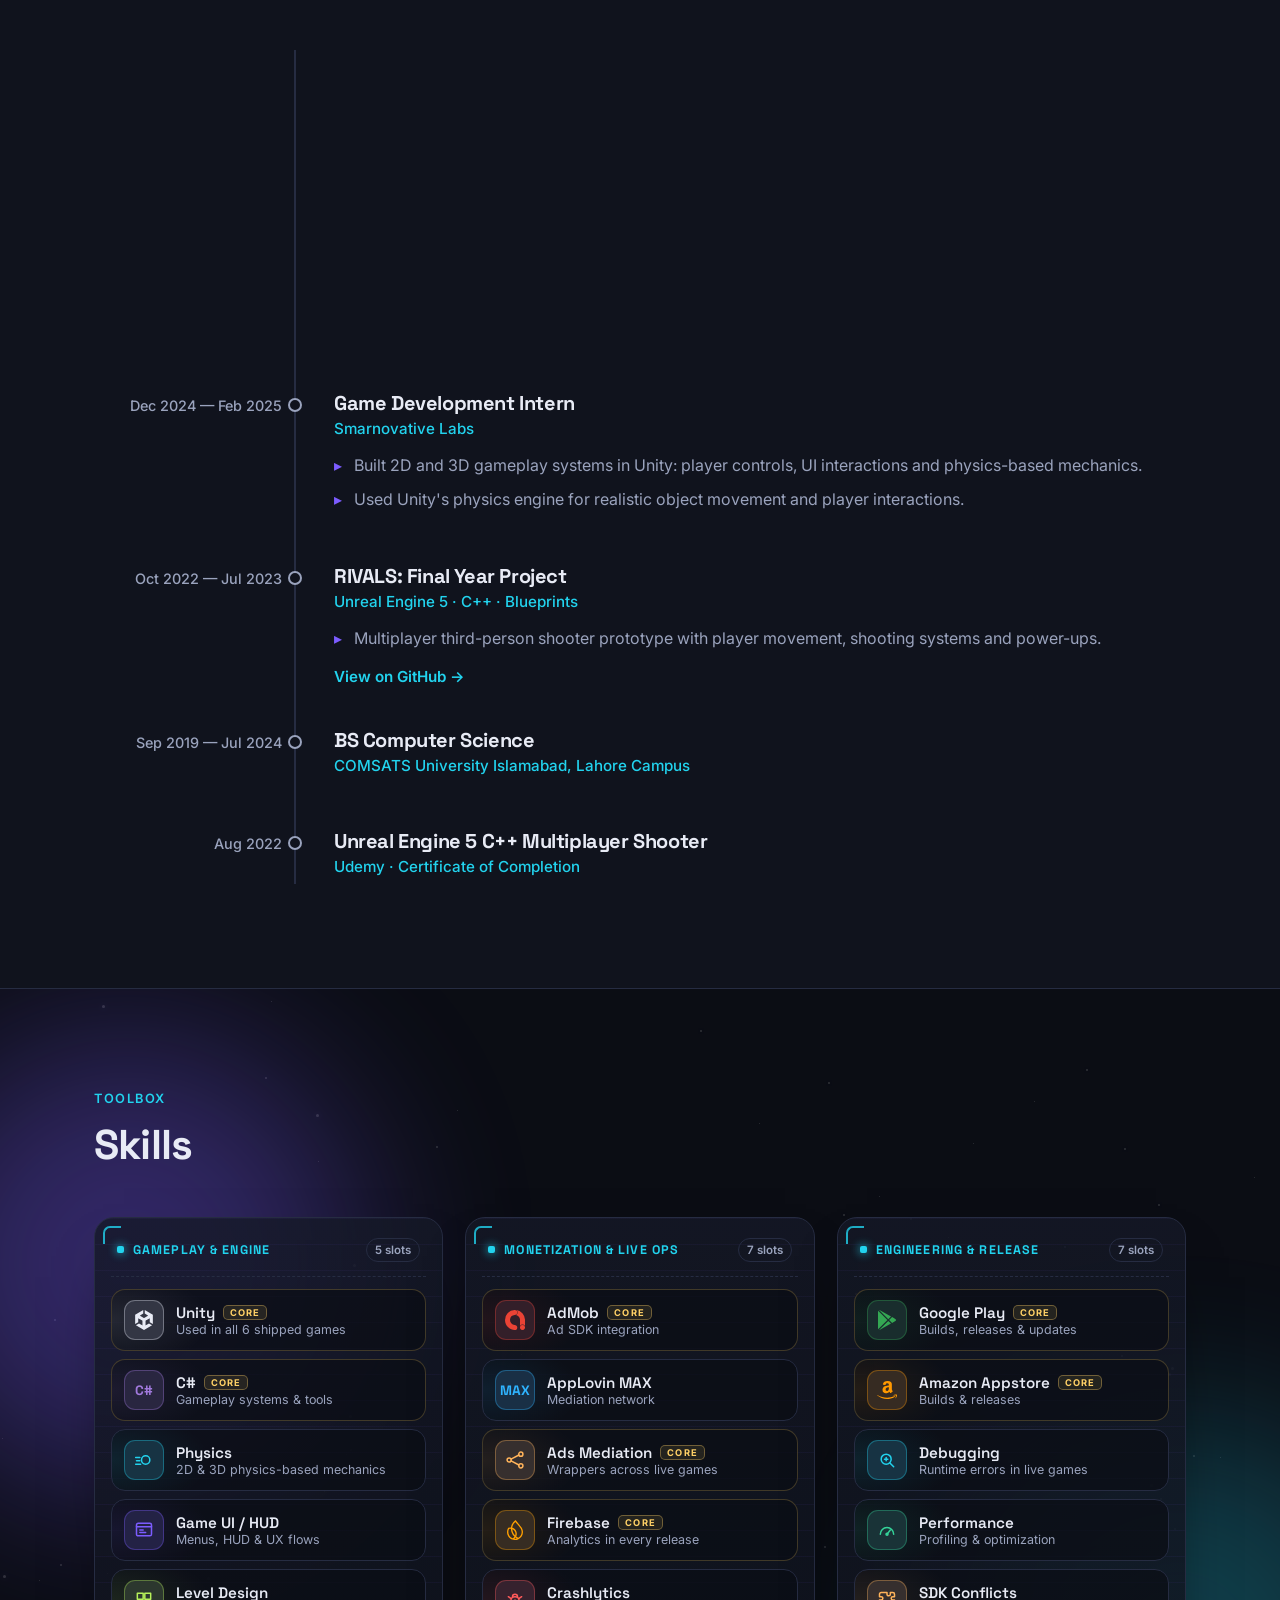
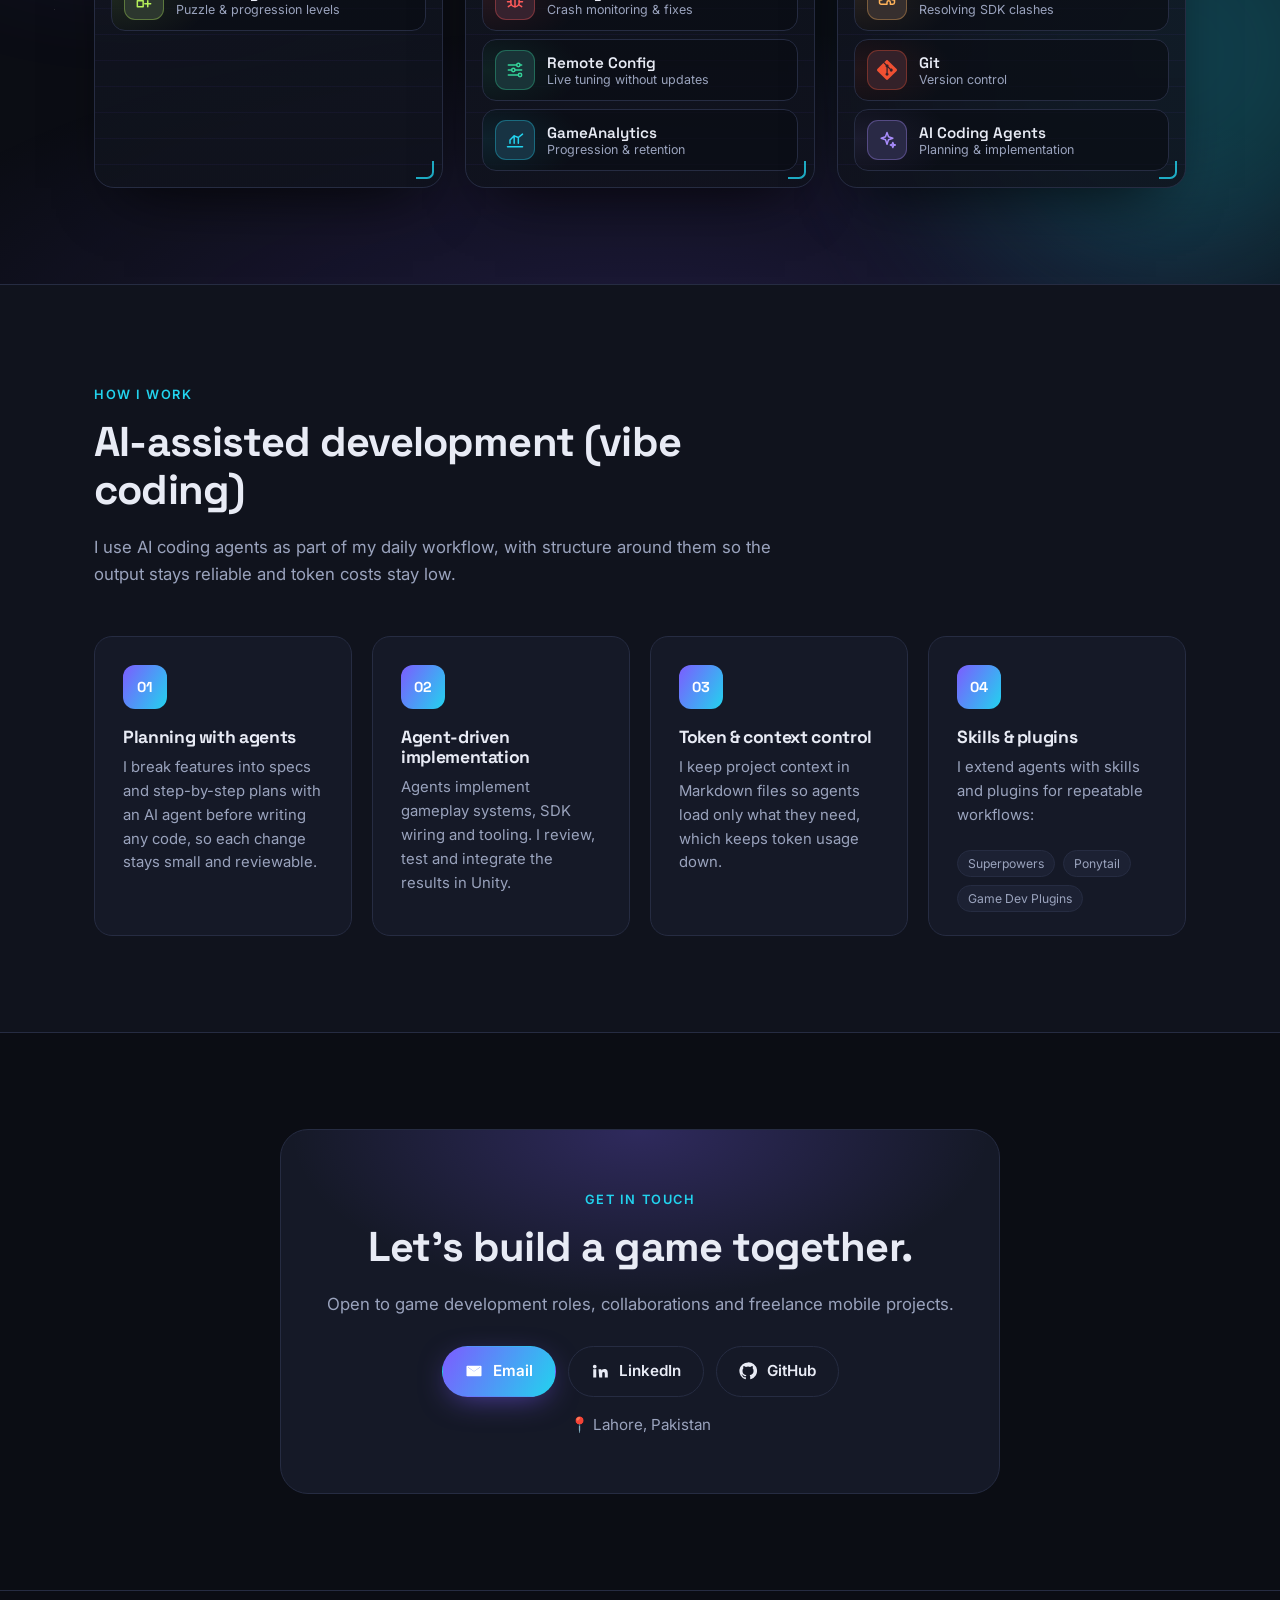
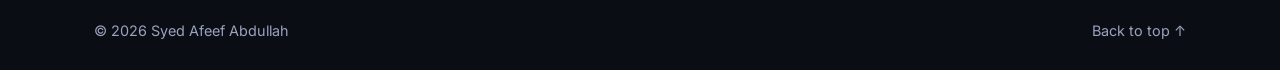
==== commit d208ea87: "Bento layout for games; real Zoo Party description; align card tags - Zoo Party becomes a 2x2 tile o" ====
--- a/index.html
+++ b/index.html
@@ -21,7 +21,7 @@
       href="https://fonts.googleapis.com/css2?family=Inter:wght@400;500;600&family=Space+Grotesk:wght@500;600;700&display=swap"
       rel="stylesheet"
     />
-    <link rel="stylesheet" href="style.css?v=2.2" />
+    <link rel="stylesheet" href="style.css?v=2.3" />
     <!-- Google Analytics 4 (city, device model, engagement) -->
     <script async src="https://www.googletagmanager.com/gtag/js?id=G-BFHJJLZPHJ"></script>
     <script>
@@ -268,6 +268,6 @@
     <a href="#top" class="to-top" aria-label="Back to top">↑</a>
     <div class="toast" id="toast" role="status"></div>
 
-    <script src="script.js?v=2.2"></script>
+    <script src="script.js?v=2.3"></script>
   </body>
 </html>
--- a/style.css
+++ b/style.css
@@ -440,9 +440,6 @@
   border-color: rgba(124, 92, 255, 0.7);
   box-shadow: 0 0 0 1px rgba(34, 211, 238, 0.15), 0 30px 70px -35px rgba(124, 92, 255, 0.7);
 }
-.game--wide {
-  border-color: rgba(124, 92, 255, 0.4);
-}
 .badges {
   position: absolute;
   top: 14px;
@@ -460,50 +457,42 @@
   color: #2a1a00;
 }
 
-@media (min-width: 980px) {
-  .game--featured,
-  .game--wide {
-    flex-direction: row;
-  }
+/* Featured game: full width on tablet, a 2x2 bento tile on desktop.
+   All other games stay the same size. */
+@media (min-width: 641px) {
   .game--featured {
     grid-column: 1 / -1;
   }
-  .game--wide {
+  .game--featured .game__body h3 {
+    font-size: 1.9rem;
+  }
+}
+@media (min-width: 980px) {
+  .games {
+    grid-template-columns: repeat(3, 1fr);
+  }
+  .game--featured {
     grid-column: span 2;
-  }
-  .game--featured .game__art,
-  .game--wide .game__art {
-    width: 50%;
+    grid-row: span 2;
+  }
+  .game--featured .game__art {
+    flex: 1;
     aspect-ratio: auto;
-    min-height: 380px;
-  }
-  .game--featured .game__art {
-    min-height: 440px;
-  }
-  .game--featured .game__art img,
-  .game--wide .game__art img {
-    width: 70%;
-    max-width: 300px;
+    min-height: 420px;
   }
   .game--featured .game__art img {
-    max-width: 340px;
-  }
-  .game--featured .game__body,
-  .game--wide .game__body {
-    justify-content: center;
-    padding: 36px;
+    width: 52%;
+    max-width: 380px;
   }
   .game--featured .game__body {
-    padding: 44px;
+    flex: none;
+    padding: 30px 34px 32px;
   }
   .game--featured .game__body h3 {
-    font-size: 2.3rem;
-  }
-  .game--wide .game__body h3 {
-    font-size: 1.8rem;
+    font-size: 2.2rem;
   }
   .game--featured .game__body > p:not(.game__genre) {
-    font-size: 1.05rem;
+    font-size: 1.02rem;
   }
 }
 
@@ -594,6 +583,13 @@
   color: var(--muted);
   font-size: 0.95rem;
   margin: 0 0 16px;
+}
+
+.game__body .chips {
+  margin-top: auto;
+}
+.game__body .chips + .game__cta {
+  margin-top: 0;
 }
 
 .game__cta {
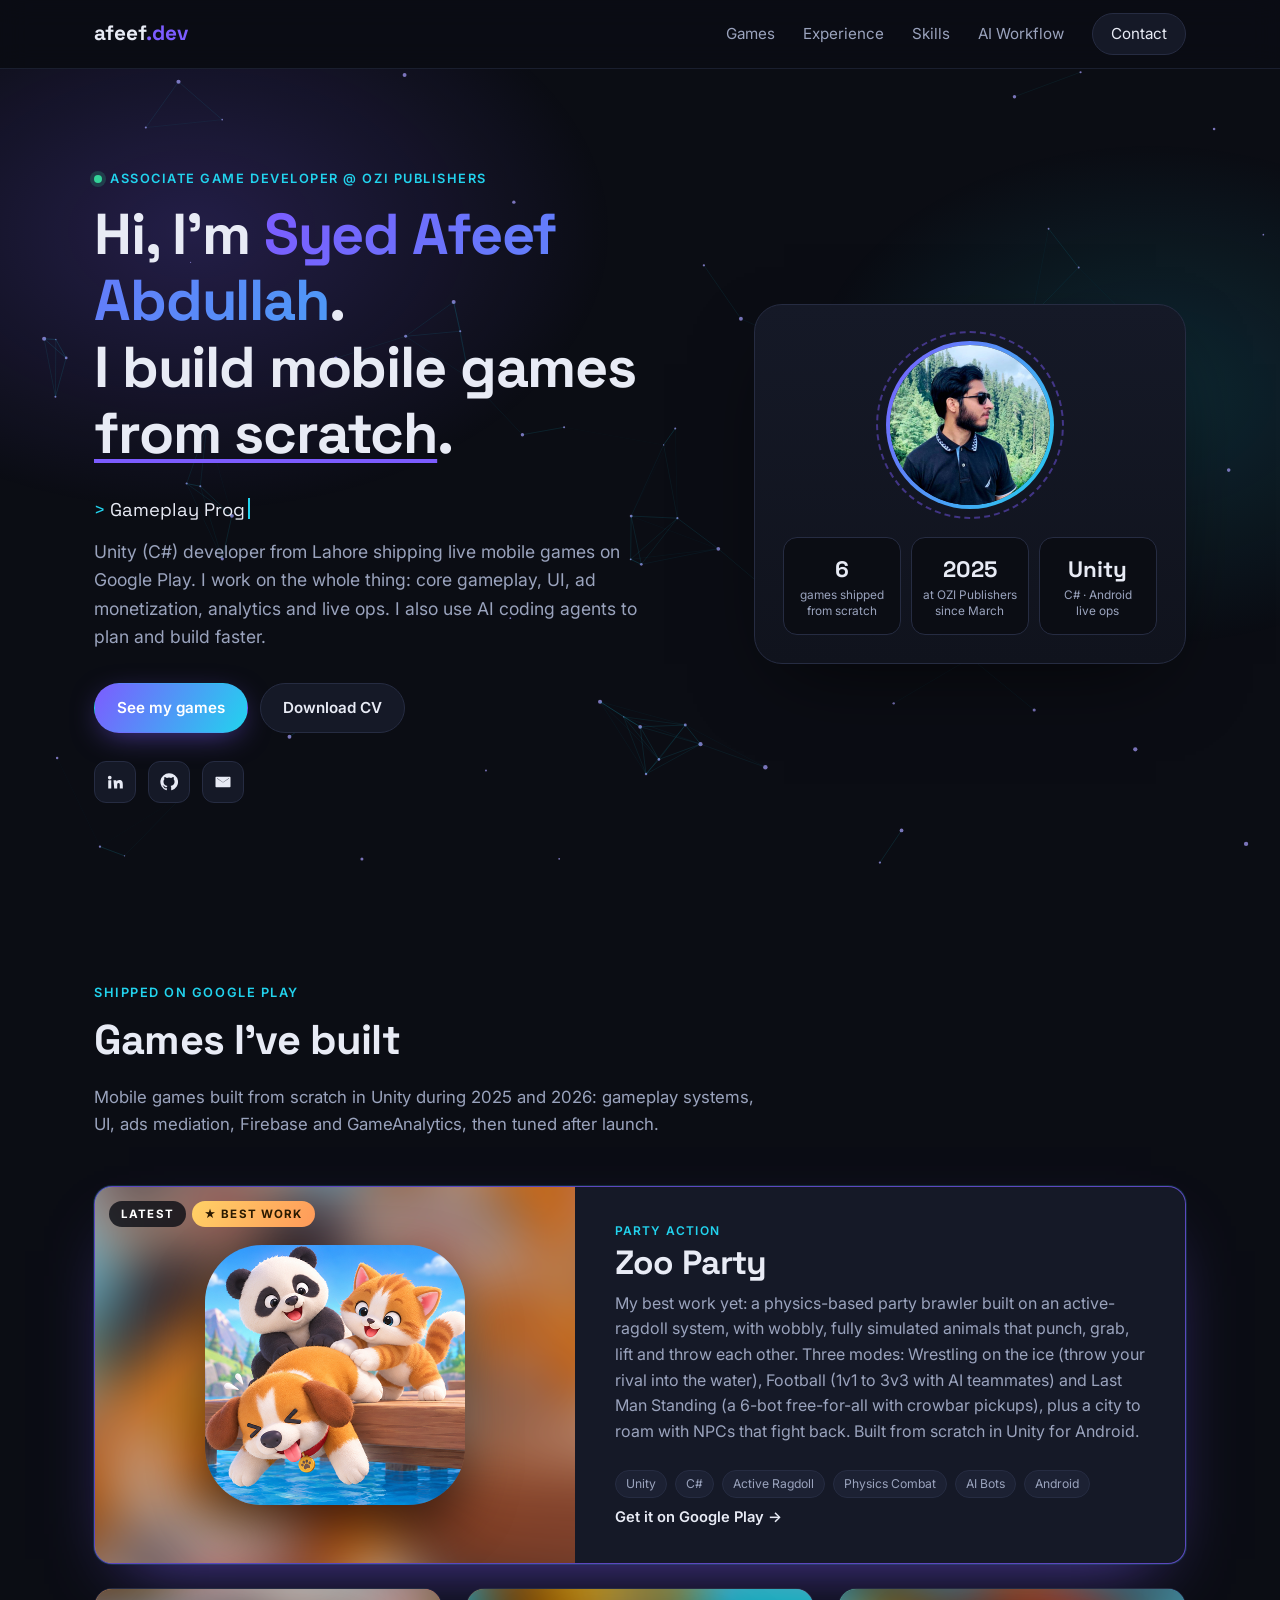
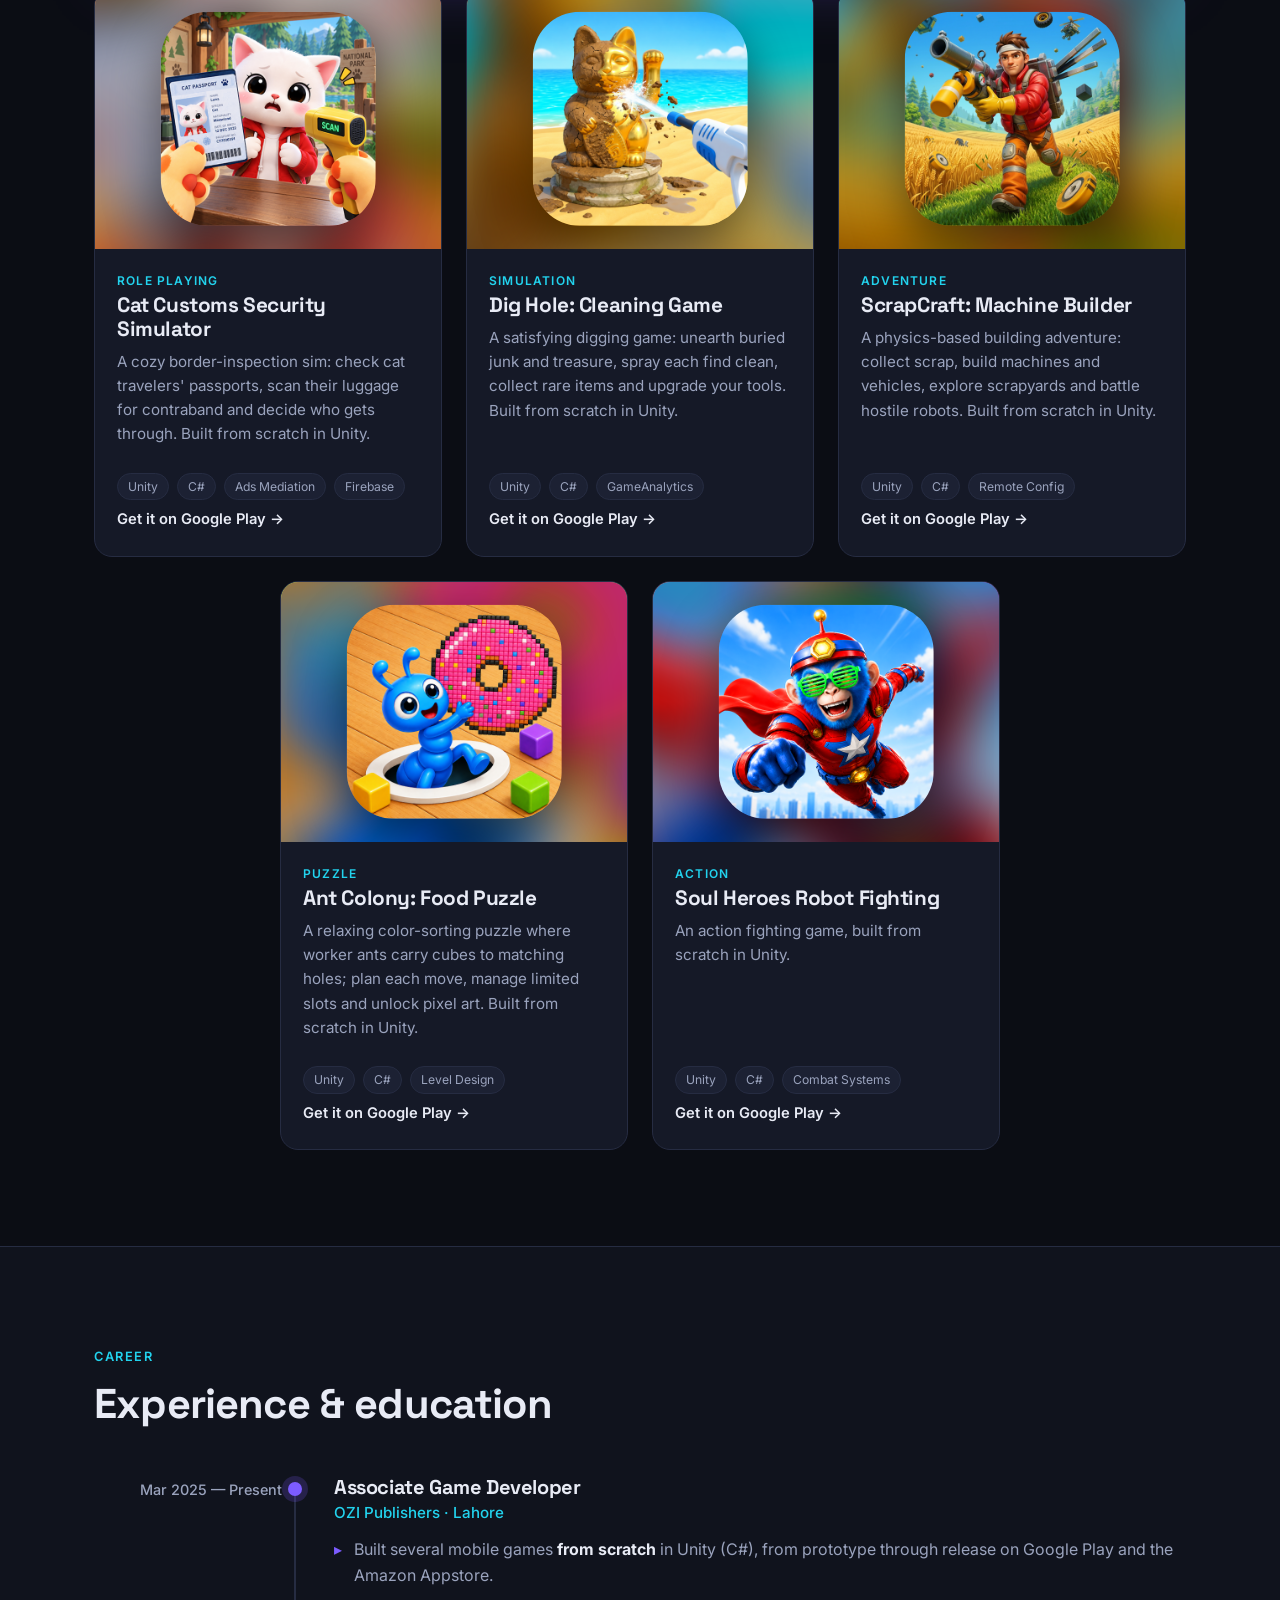
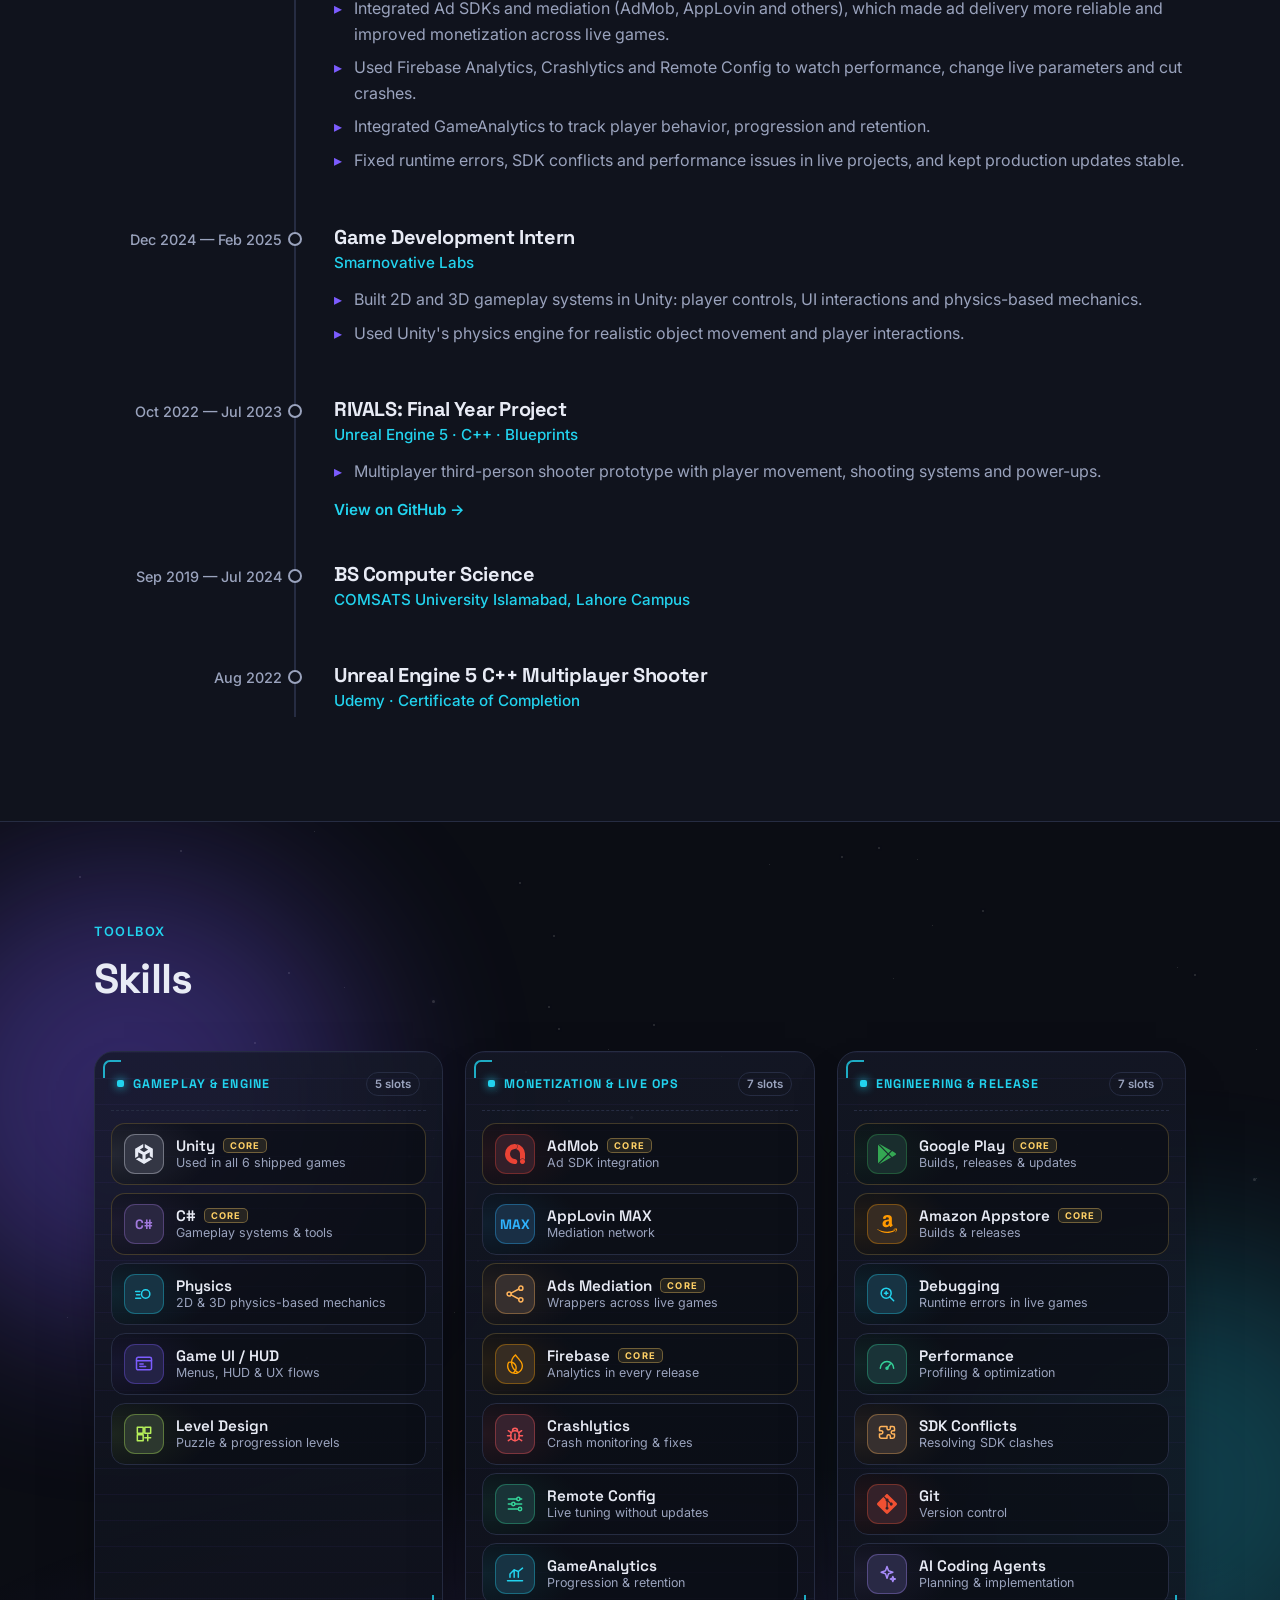
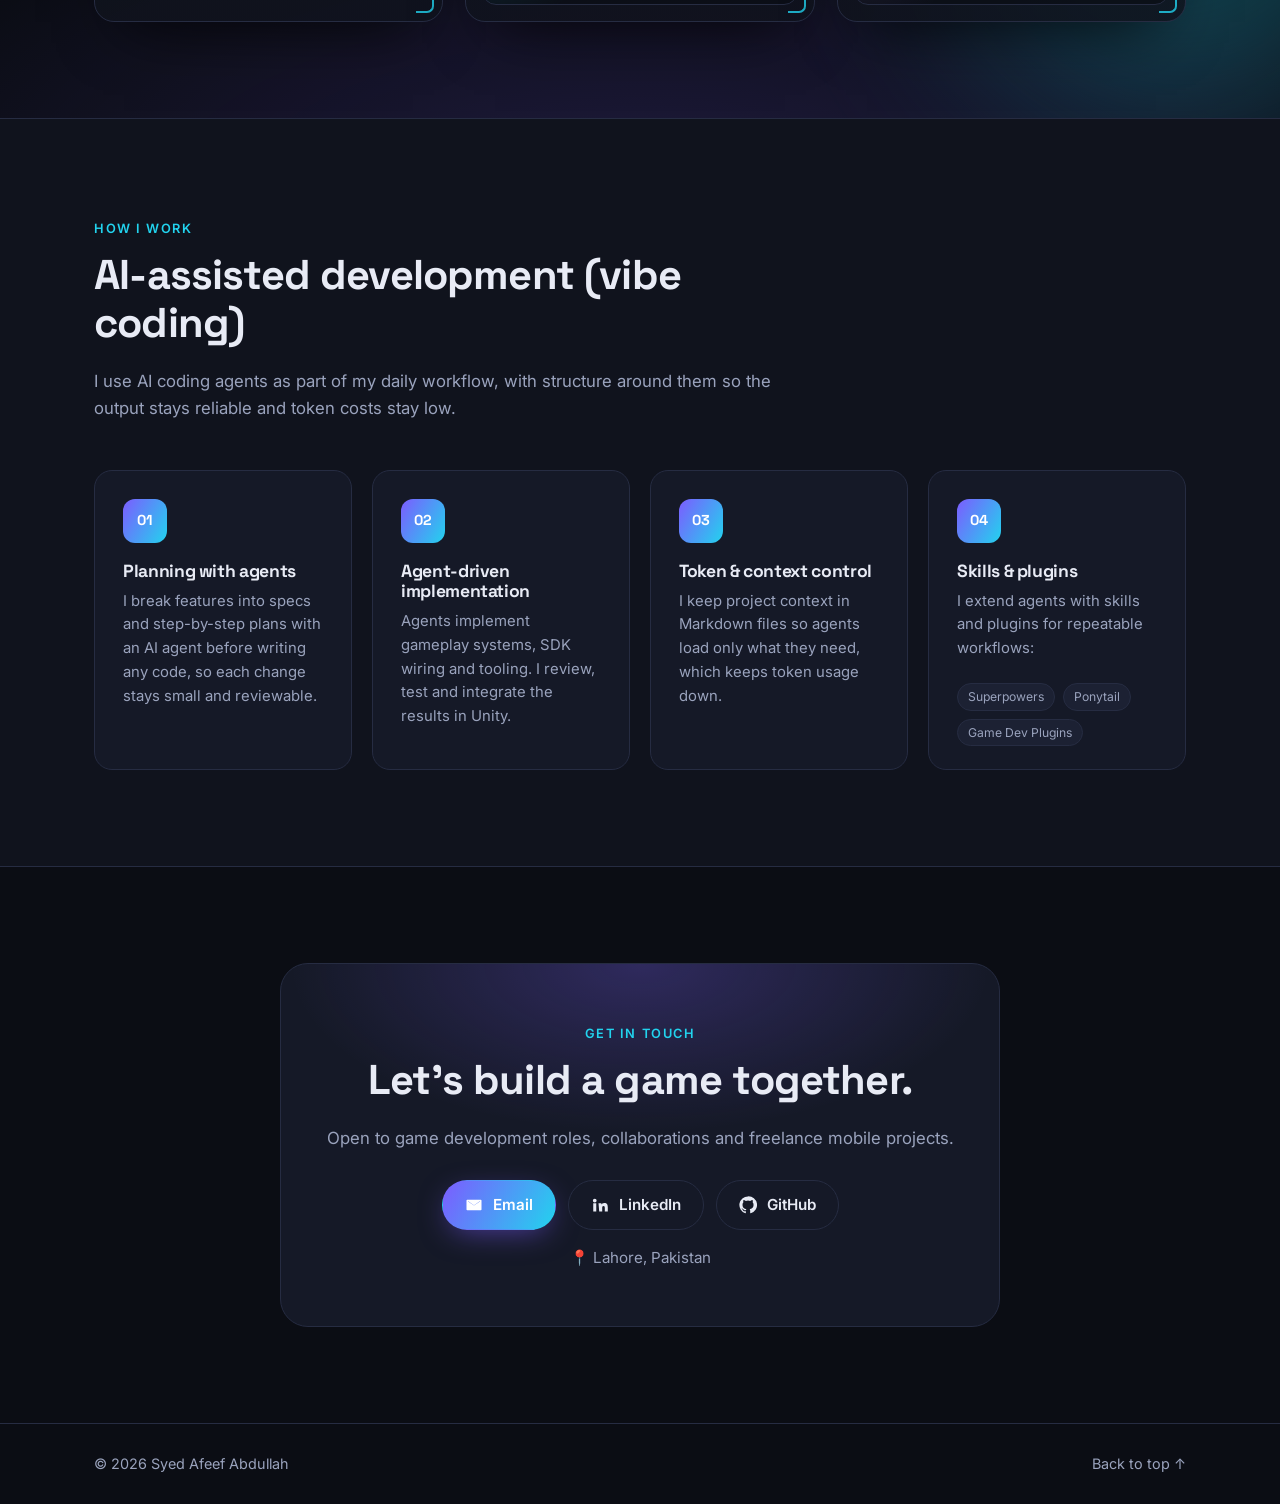
==== commit 16ff6b97: "Make Zoo Party a compact full-width banner; center short last row The 2x2 featured tile was ~1190px " ====
--- a/index.html
+++ b/index.html
@@ -21,7 +21,7 @@
       href="https://fonts.googleapis.com/css2?family=Inter:wght@400;500;600&family=Space+Grotesk:wght@500;600;700&display=swap"
       rel="stylesheet"
     />
-    <link rel="stylesheet" href="style.css?v=2.3" />
+    <link rel="stylesheet" href="style.css?v=2.4" />
     <!-- Google Analytics 4 (city, device model, engagement) -->
     <script async src="https://www.googletagmanager.com/gtag/js?id=G-BFHJJLZPHJ"></script>
     <script>
@@ -268,6 +268,6 @@
     <a href="#top" class="to-top" aria-label="Back to top">↑</a>
     <div class="toast" id="toast" role="status"></div>
 
-    <script src="script.js?v=2.3"></script>
+    <script src="script.js?v=2.4"></script>
   </body>
 </html>
--- a/style.css
+++ b/style.css
@@ -457,42 +457,72 @@
   color: #2a1a00;
 }
 
-/* Featured game: full width on tablet, a 2x2 bento tile on desktop.
-   All other games stay the same size. */
+/* Featured game: a compact full-width banner (icon left, text right) on
+   tablet and up. The other games share one card size; a short last row is
+   centered instead of left-aligned. */
 @media (min-width: 641px) {
+  .games {
+    grid-template-columns: repeat(4, 1fr);
+  }
+  .game {
+    grid-column: span 2;
+  }
   .game--featured {
     grid-column: 1 / -1;
+    flex-direction: row;
+  }
+  .game--featured .game__art {
+    width: 42%;
+    flex: none;
+    aspect-ratio: auto;
+    min-height: 320px;
+  }
+  .game--featured .game__art img {
+    width: 62%;
+    max-width: 240px;
+  }
+  .game--featured .game__body {
+    justify-content: center;
+    padding: 28px 30px;
   }
   .game--featured .game__body h3 {
-    font-size: 1.9rem;
+    font-size: 1.8rem;
+  }
+  /* odd number of regular games: center the lone last card */
+  .game:last-child:nth-child(even) {
+    grid-column: 2 / span 2;
   }
 }
 @media (min-width: 980px) {
   .games {
-    grid-template-columns: repeat(3, 1fr);
-  }
-  .game--featured {
+    grid-template-columns: repeat(6, 1fr);
+  }
+  .game:last-child:nth-child(even) {
     grid-column: span 2;
-    grid-row: span 2;
+  }
+  /* last row of two: start one column in so the pair is centered */
+  .game:nth-last-child(2):nth-child(3n + 2) {
+    grid-column: 2 / span 2;
+  }
+  /* last row of one: center it */
+  .game:last-child:nth-child(3n + 2) {
+    grid-column: 3 / span 2;
   }
   .game--featured .game__art {
-    flex: 1;
-    aspect-ratio: auto;
-    min-height: 420px;
+    width: 44%;
+    min-height: 340px;
   }
   .game--featured .game__art img {
-    width: 52%;
-    max-width: 380px;
+    max-width: 260px;
   }
   .game--featured .game__body {
-    flex: none;
-    padding: 30px 34px 32px;
+    padding: 34px 40px;
   }
   .game--featured .game__body h3 {
-    font-size: 2.2rem;
+    font-size: 2.1rem;
   }
   .game--featured .game__body > p:not(.game__genre) {
-    font-size: 1.02rem;
+    font-size: 1rem;
   }
 }
 
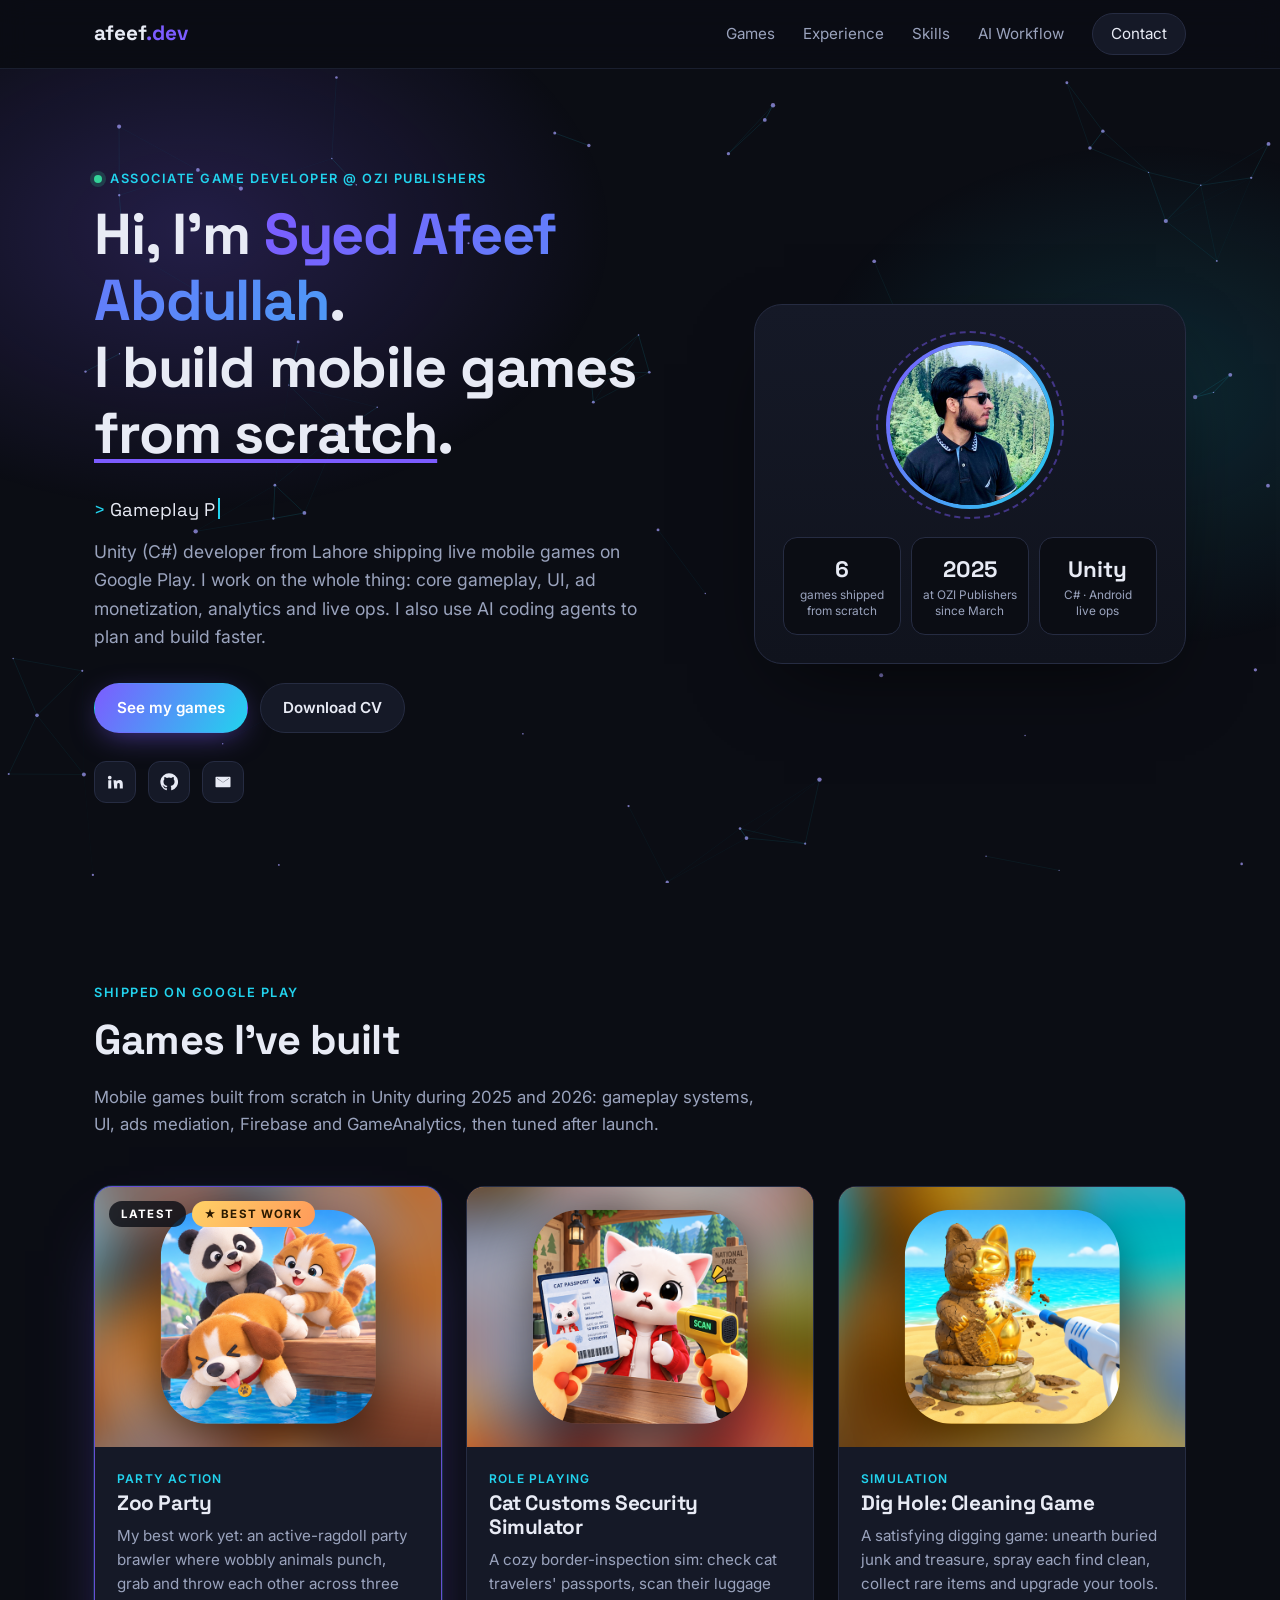
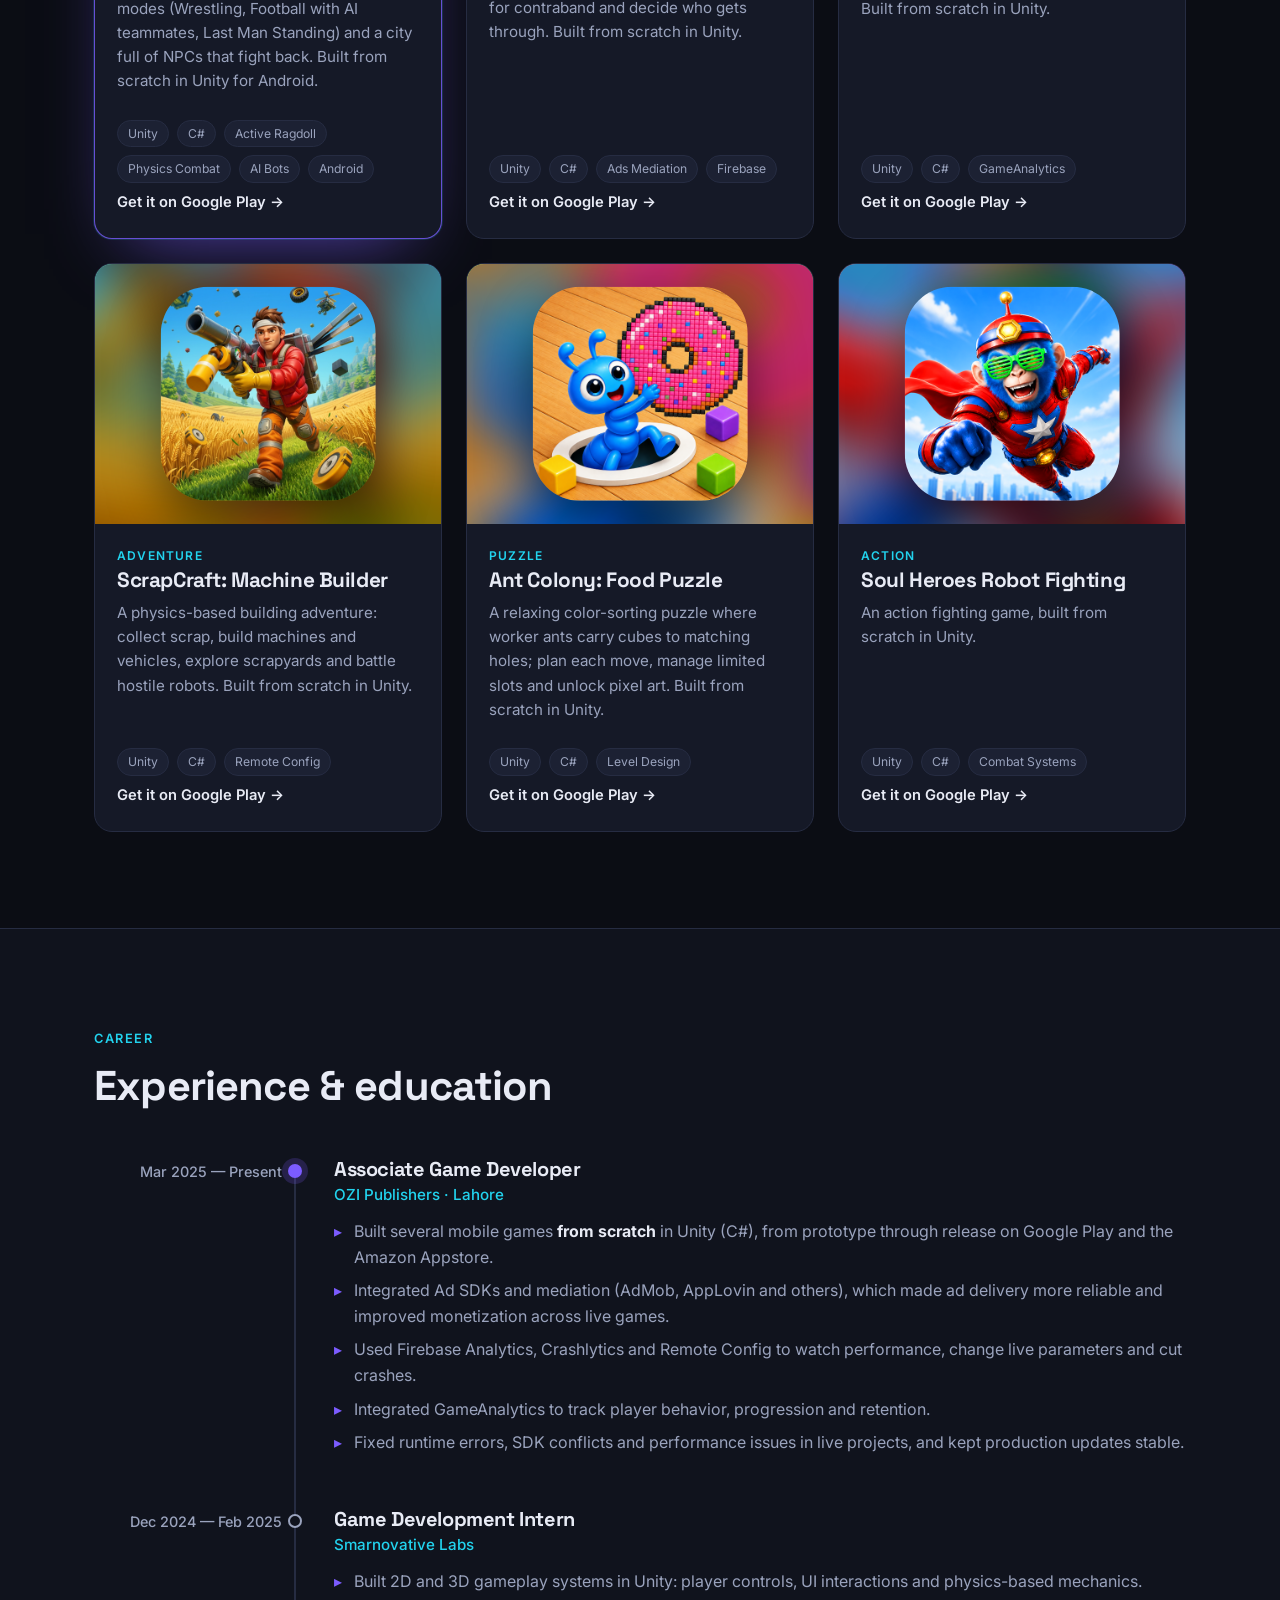
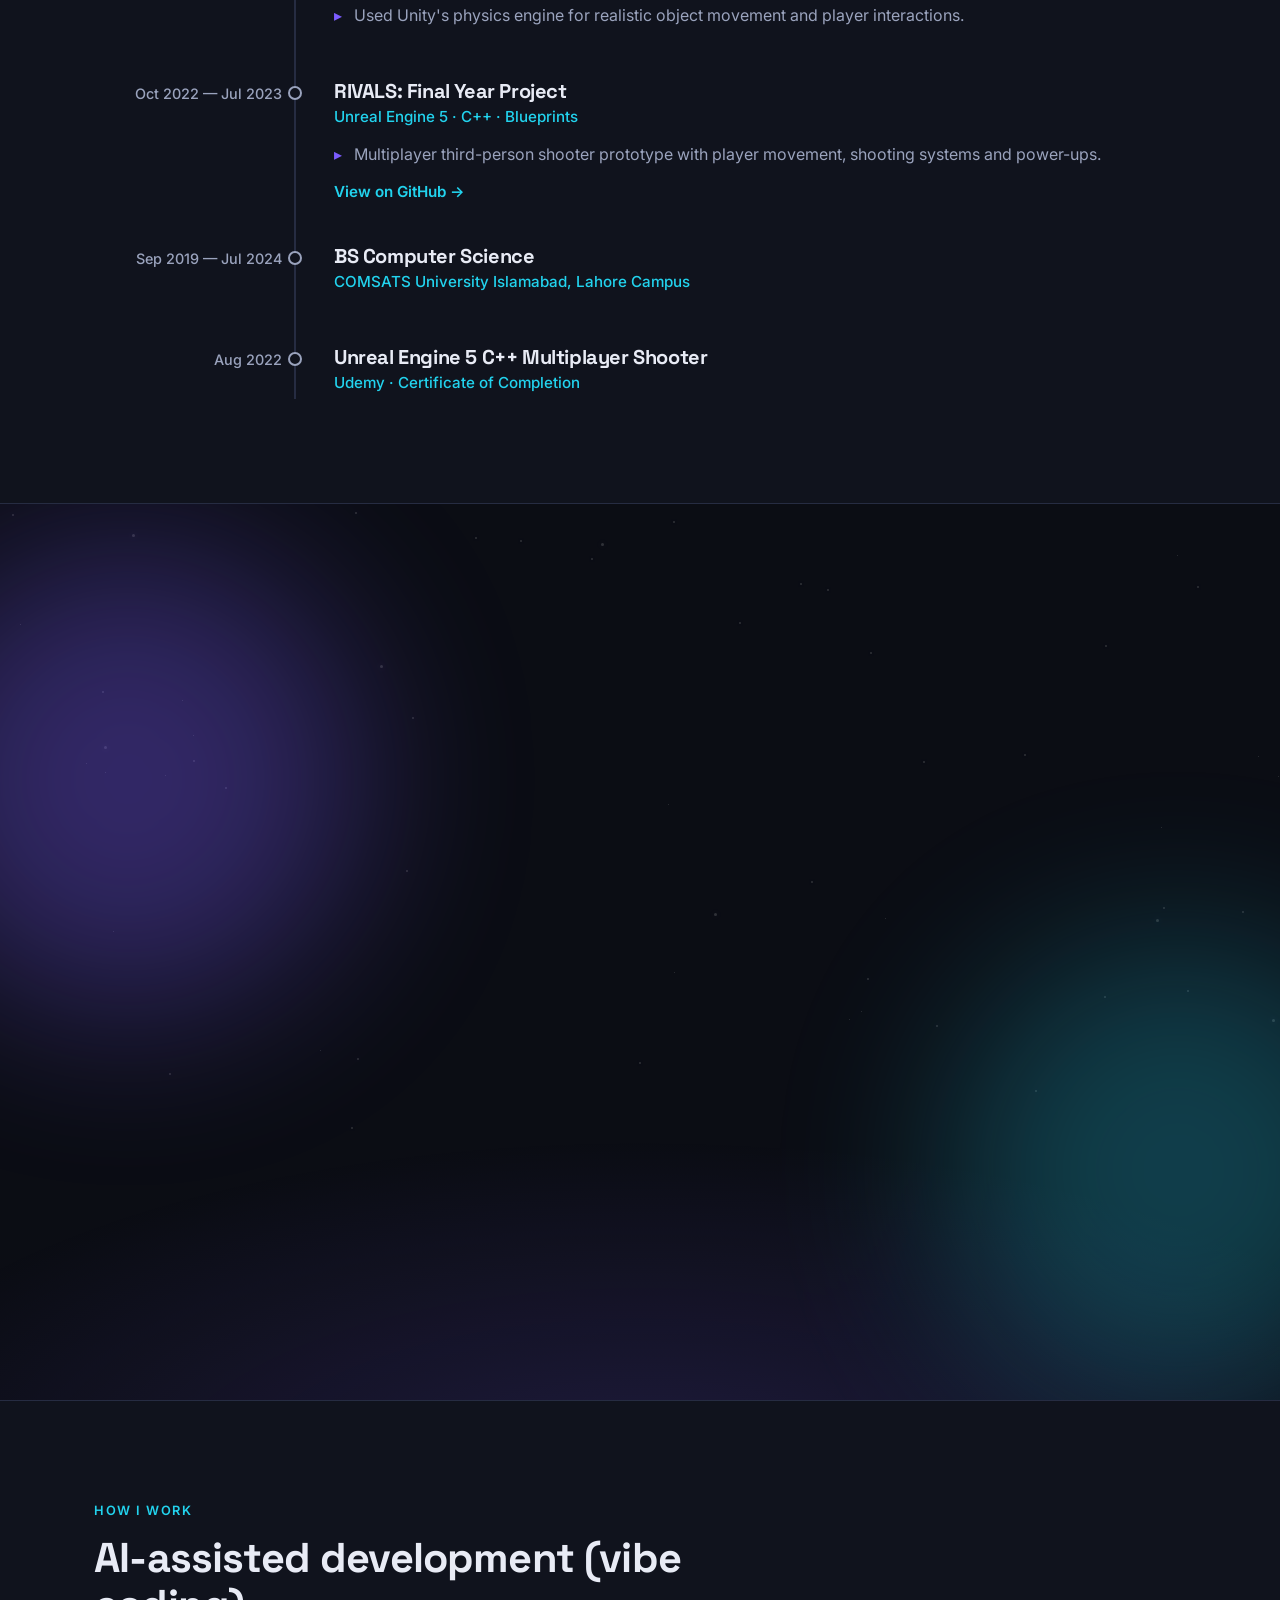
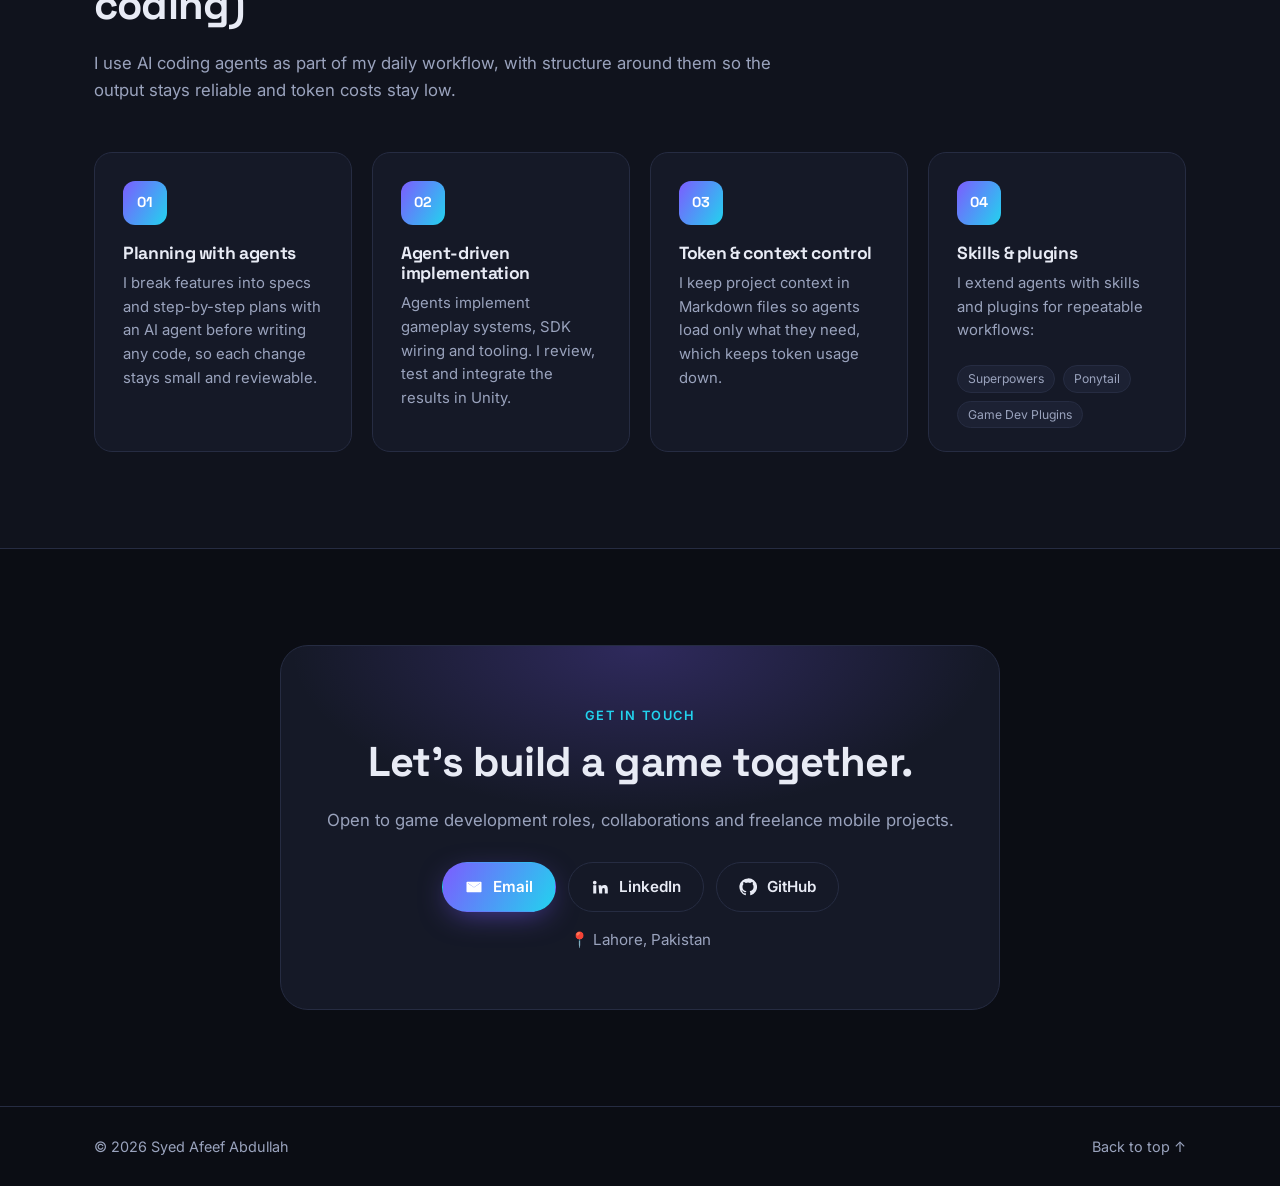
==== commit 25eb1dc9: "Show Zoo Party as a regular-size card Drop the oversized featured layout: Zoo Party now uses the sam" ====
--- a/index.html
+++ b/index.html
@@ -21,7 +21,7 @@
       href="https://fonts.googleapis.com/css2?family=Inter:wght@400;500;600&family=Space+Grotesk:wght@500;600;700&display=swap"
       rel="stylesheet"
     />
-    <link rel="stylesheet" href="style.css?v=2.4" />
+    <link rel="stylesheet" href="style.css?v=2.5" />
     <!-- Google Analytics 4 (city, device model, engagement) -->
     <script async src="https://www.googletagmanager.com/gtag/js?id=G-BFHJJLZPHJ"></script>
     <script>
@@ -268,6 +268,6 @@
     <a href="#top" class="to-top" aria-label="Back to top">↑</a>
     <div class="toast" id="toast" role="status"></div>
 
-    <script src="script.js?v=2.4"></script>
+    <script src="script.js?v=2.5"></script>
   </body>
 </html>
--- a/style.css
+++ b/style.css
@@ -437,7 +437,7 @@
 }
 
 .game--featured {
-  border-color: rgba(124, 92, 255, 0.7);
+  border-color: rgba(124, 92, 255, 0.8);
   box-shadow: 0 0 0 1px rgba(34, 211, 238, 0.15), 0 30px 70px -35px rgba(124, 92, 255, 0.7);
 }
 .badges {
@@ -457,72 +457,11 @@
   color: #2a1a00;
 }
 
-/* Featured game: a compact full-width banner (icon left, text right) on
-   tablet and up. The other games share one card size; a short last row is
-   centered instead of left-aligned. */
-@media (min-width: 641px) {
-  .games {
-    grid-template-columns: repeat(4, 1fr);
-  }
-  .game {
-    grid-column: span 2;
-  }
-  .game--featured {
-    grid-column: 1 / -1;
-    flex-direction: row;
-  }
-  .game--featured .game__art {
-    width: 42%;
-    flex: none;
-    aspect-ratio: auto;
-    min-height: 320px;
-  }
-  .game--featured .game__art img {
-    width: 62%;
-    max-width: 240px;
-  }
-  .game--featured .game__body {
-    justify-content: center;
-    padding: 28px 30px;
-  }
-  .game--featured .game__body h3 {
-    font-size: 1.8rem;
-  }
-  /* odd number of regular games: center the lone last card */
-  .game:last-child:nth-child(even) {
-    grid-column: 2 / span 2;
-  }
-}
+/* All games share one card size; the featured game stands out through its
+   badges and glowing border only. */
 @media (min-width: 980px) {
   .games {
-    grid-template-columns: repeat(6, 1fr);
-  }
-  .game:last-child:nth-child(even) {
-    grid-column: span 2;
-  }
-  /* last row of two: start one column in so the pair is centered */
-  .game:nth-last-child(2):nth-child(3n + 2) {
-    grid-column: 2 / span 2;
-  }
-  /* last row of one: center it */
-  .game:last-child:nth-child(3n + 2) {
-    grid-column: 3 / span 2;
-  }
-  .game--featured .game__art {
-    width: 44%;
-    min-height: 340px;
-  }
-  .game--featured .game__art img {
-    max-width: 260px;
-  }
-  .game--featured .game__body {
-    padding: 34px 40px;
-  }
-  .game--featured .game__body h3 {
-    font-size: 2.1rem;
-  }
-  .game--featured .game__body > p:not(.game__genre) {
-    font-size: 1rem;
+    grid-template-columns: repeat(3, 1fr);
   }
 }
 
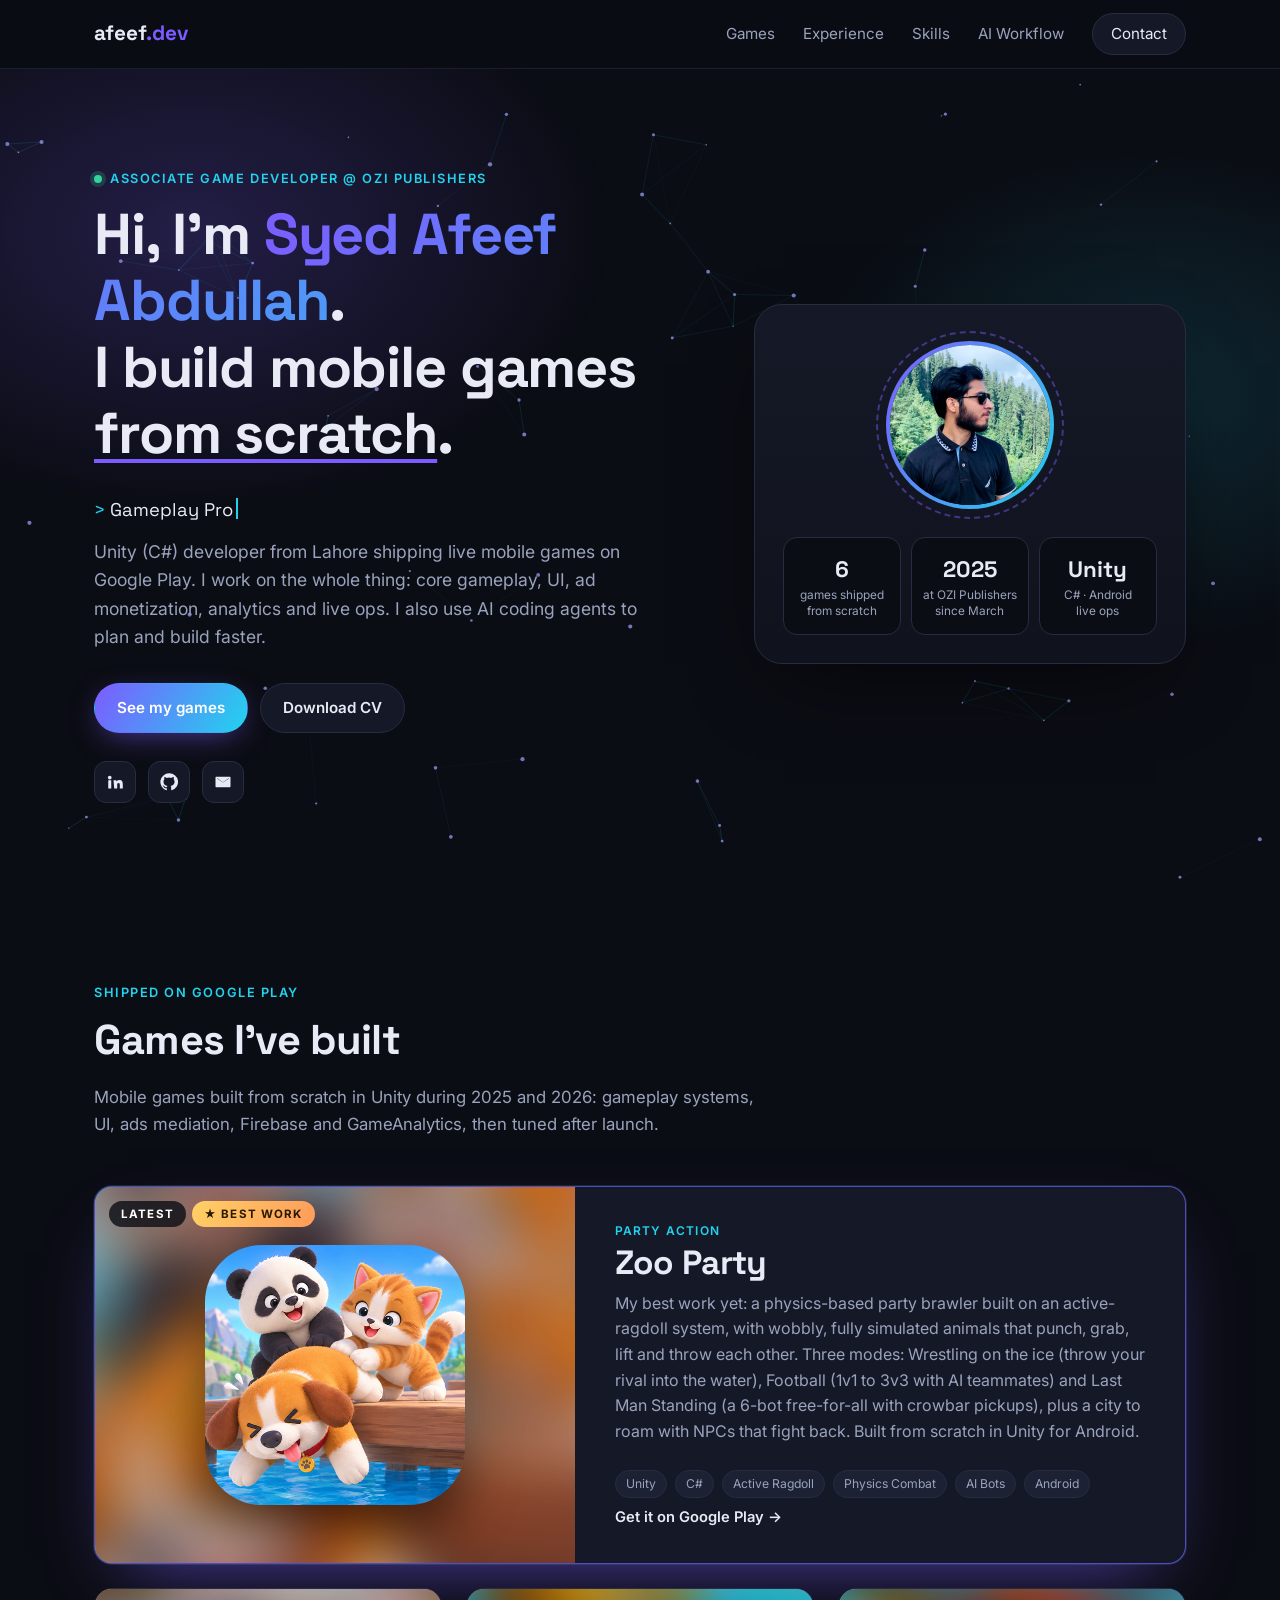
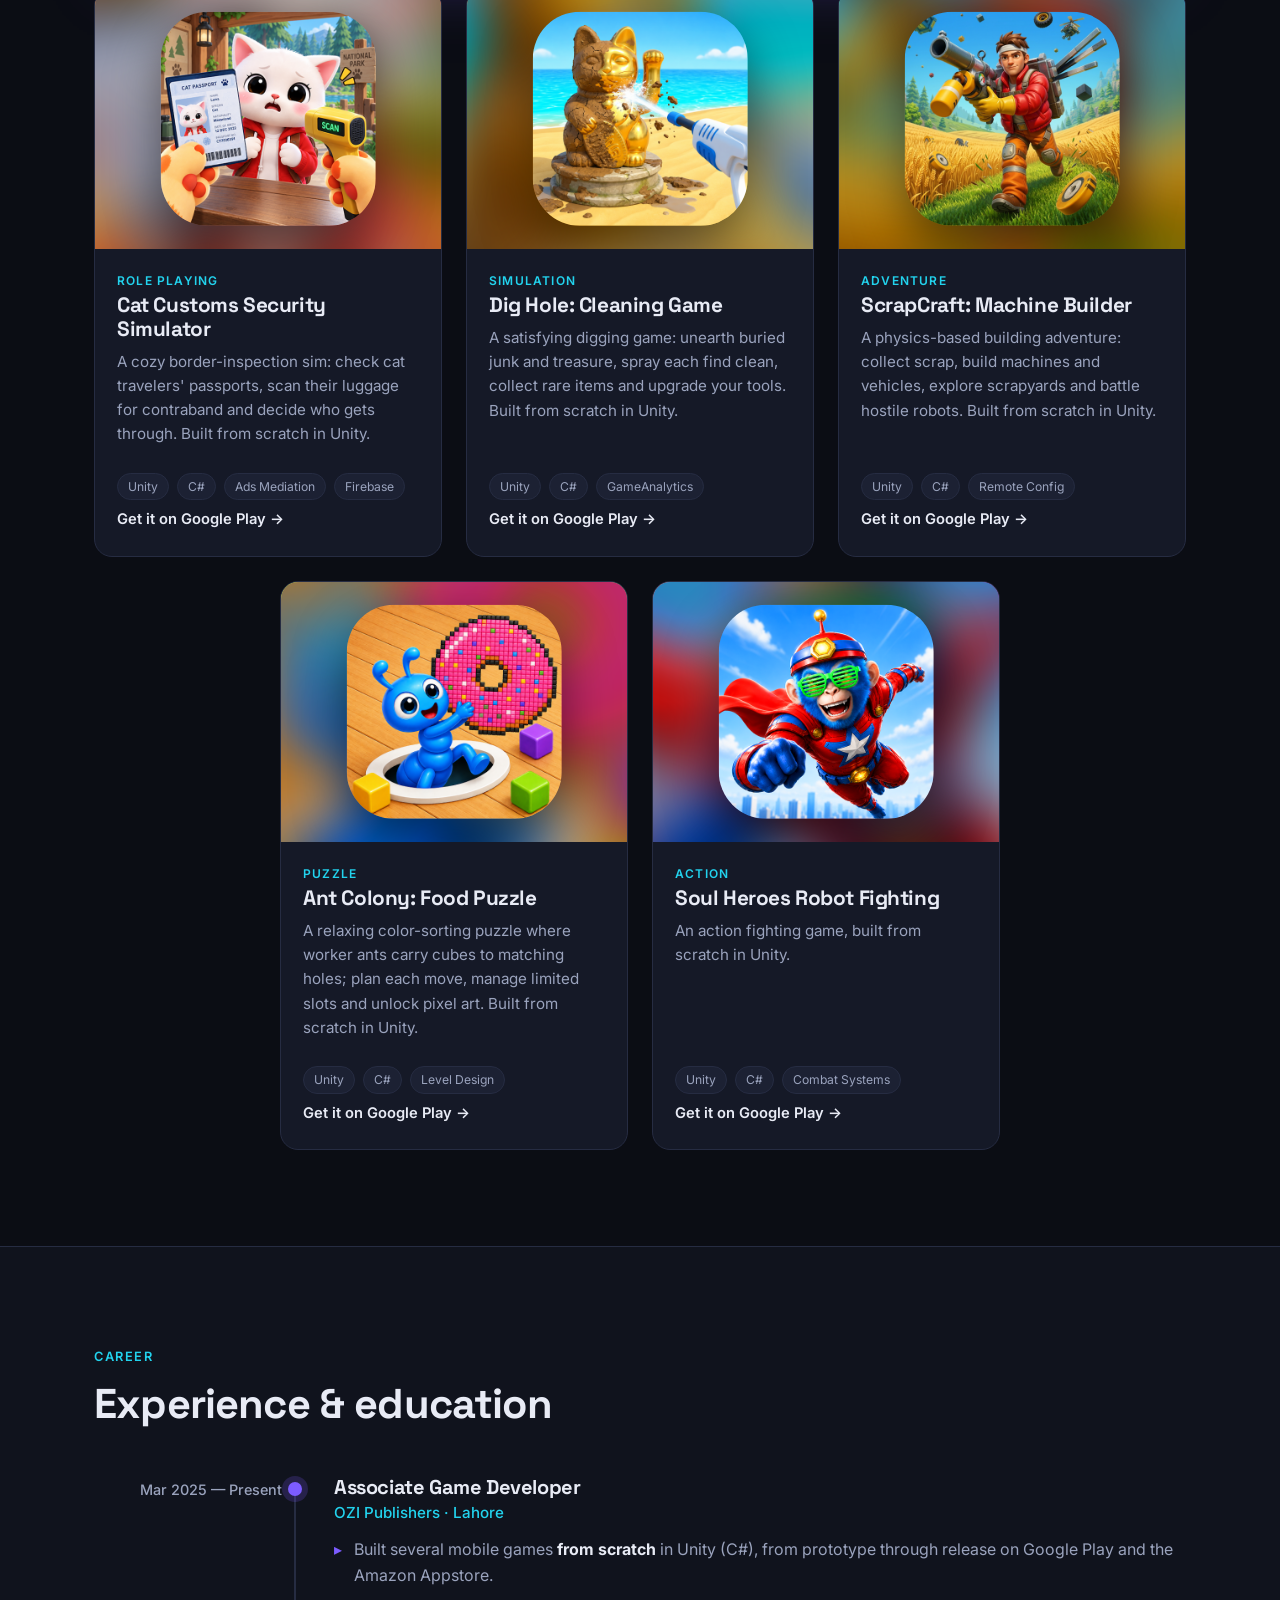
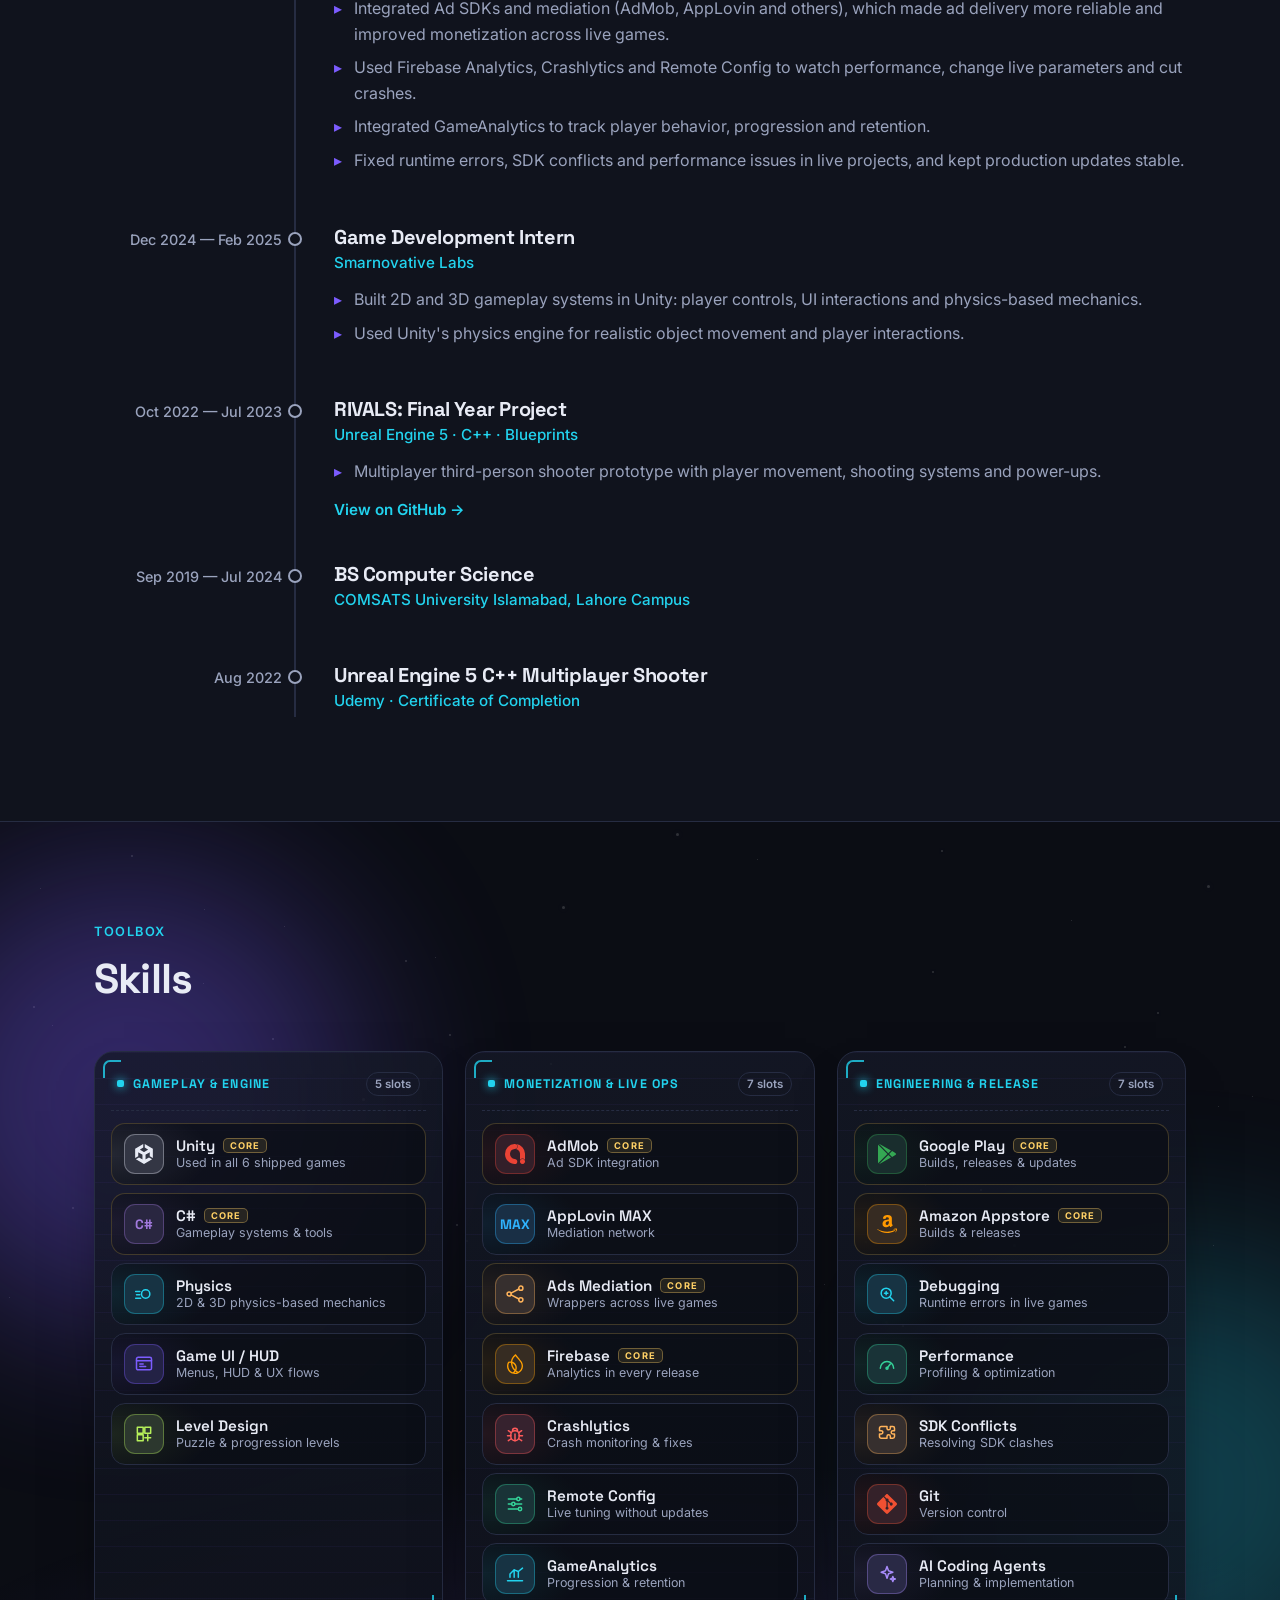
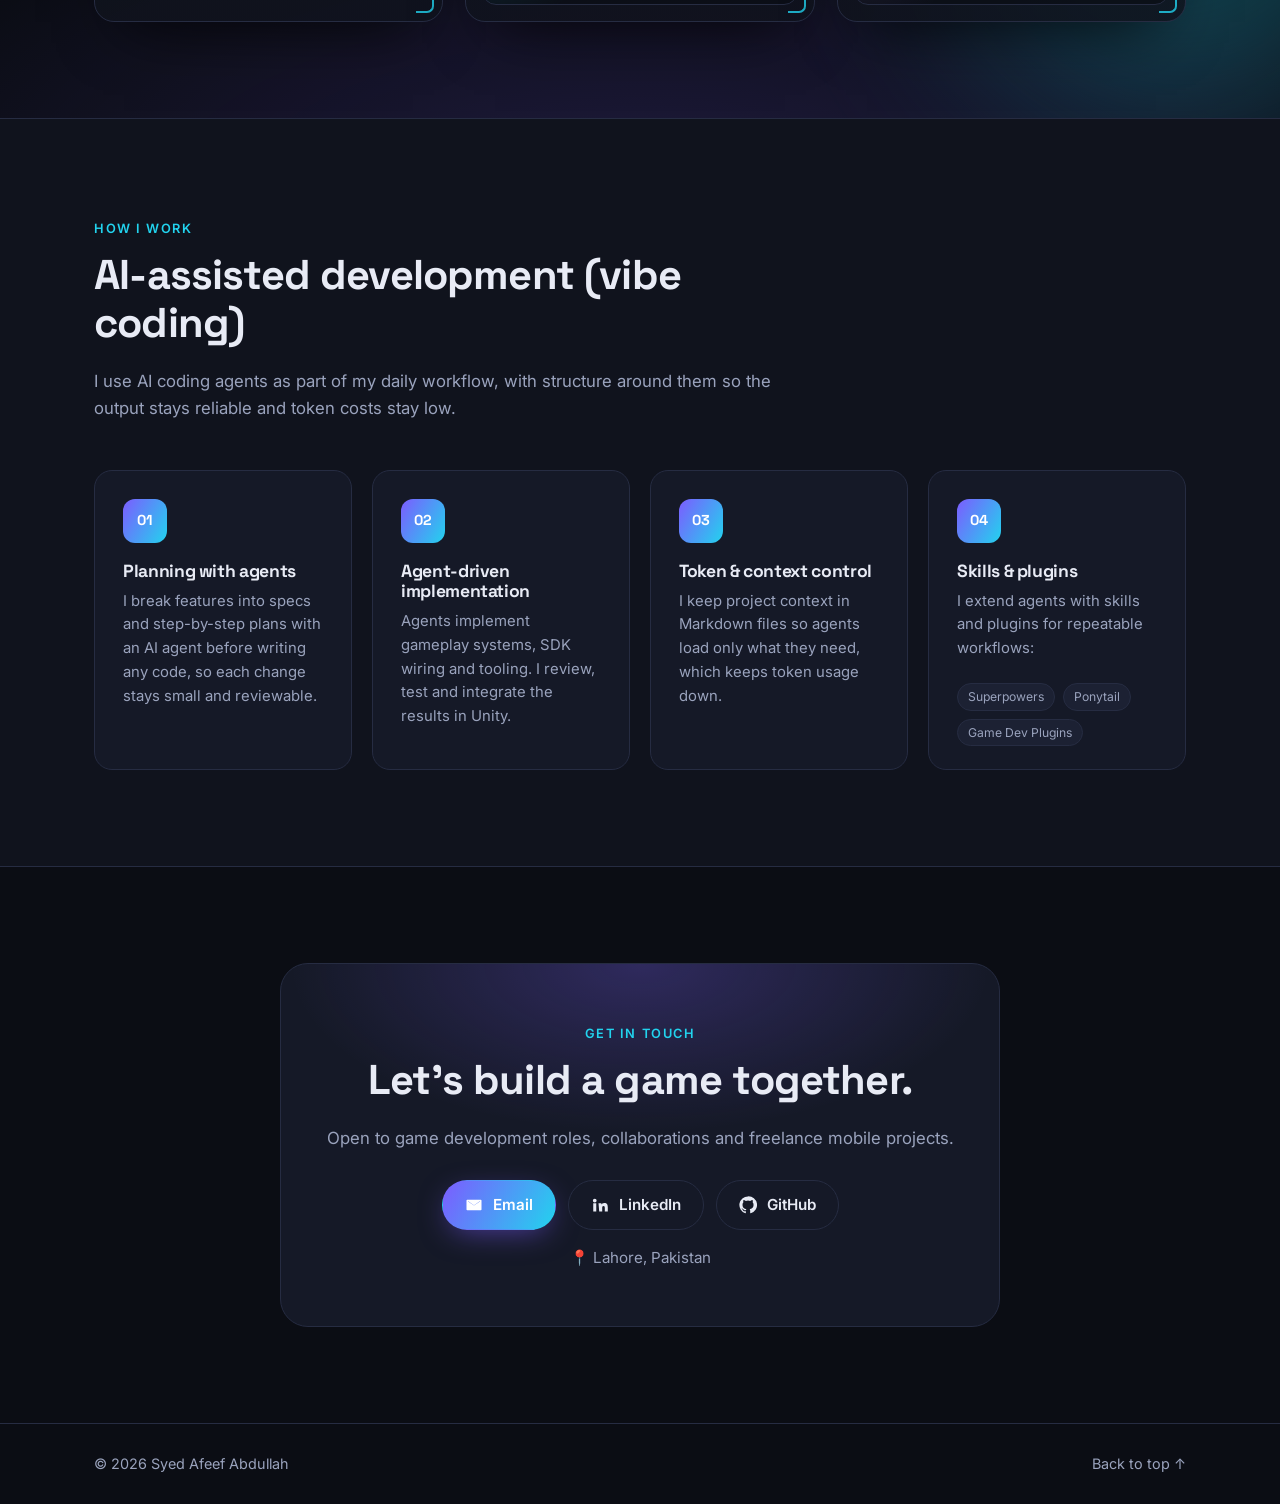
==== commit 9e9119d6: "Restore the compact Zoo Party banner layout Revert "Show Zoo Party as a regular-size card" (25eb1dc)" ====
--- a/index.html
+++ b/index.html
@@ -21,7 +21,7 @@
       href="https://fonts.googleapis.com/css2?family=Inter:wght@400;500;600&family=Space+Grotesk:wght@500;600;700&display=swap"
       rel="stylesheet"
     />
-    <link rel="stylesheet" href="style.css?v=2.5" />
+    <link rel="stylesheet" href="style.css?v=2.6" />
     <!-- Google Analytics 4 (city, device model, engagement) -->
     <script async src="https://www.googletagmanager.com/gtag/js?id=G-BFHJJLZPHJ"></script>
     <script>
@@ -268,6 +268,6 @@
     <a href="#top" class="to-top" aria-label="Back to top">↑</a>
     <div class="toast" id="toast" role="status"></div>
 
-    <script src="script.js?v=2.5"></script>
+    <script src="script.js?v=2.6"></script>
   </body>
 </html>
--- a/style.css
+++ b/style.css
@@ -437,7 +437,7 @@
 }
 
 .game--featured {
-  border-color: rgba(124, 92, 255, 0.8);
+  border-color: rgba(124, 92, 255, 0.7);
   box-shadow: 0 0 0 1px rgba(34, 211, 238, 0.15), 0 30px 70px -35px rgba(124, 92, 255, 0.7);
 }
 .badges {
@@ -457,11 +457,72 @@
   color: #2a1a00;
 }
 
-/* All games share one card size; the featured game stands out through its
-   badges and glowing border only. */
+/* Featured game: a compact full-width banner (icon left, text right) on
+   tablet and up. The other games share one card size; a short last row is
+   centered instead of left-aligned. */
+@media (min-width: 641px) {
+  .games {
+    grid-template-columns: repeat(4, 1fr);
+  }
+  .game {
+    grid-column: span 2;
+  }
+  .game--featured {
+    grid-column: 1 / -1;
+    flex-direction: row;
+  }
+  .game--featured .game__art {
+    width: 42%;
+    flex: none;
+    aspect-ratio: auto;
+    min-height: 320px;
+  }
+  .game--featured .game__art img {
+    width: 62%;
+    max-width: 240px;
+  }
+  .game--featured .game__body {
+    justify-content: center;
+    padding: 28px 30px;
+  }
+  .game--featured .game__body h3 {
+    font-size: 1.8rem;
+  }
+  /* odd number of regular games: center the lone last card */
+  .game:last-child:nth-child(even) {
+    grid-column: 2 / span 2;
+  }
+}
 @media (min-width: 980px) {
   .games {
-    grid-template-columns: repeat(3, 1fr);
+    grid-template-columns: repeat(6, 1fr);
+  }
+  .game:last-child:nth-child(even) {
+    grid-column: span 2;
+  }
+  /* last row of two: start one column in so the pair is centered */
+  .game:nth-last-child(2):nth-child(3n + 2) {
+    grid-column: 2 / span 2;
+  }
+  /* last row of one: center it */
+  .game:last-child:nth-child(3n + 2) {
+    grid-column: 3 / span 2;
+  }
+  .game--featured .game__art {
+    width: 44%;
+    min-height: 340px;
+  }
+  .game--featured .game__art img {
+    max-width: 260px;
+  }
+  .game--featured .game__body {
+    padding: 34px 40px;
+  }
+  .game--featured .game__body h3 {
+    font-size: 2.1rem;
+  }
+  .game--featured .game__body > p:not(.game__genre) {
+    font-size: 1rem;
   }
 }
 
